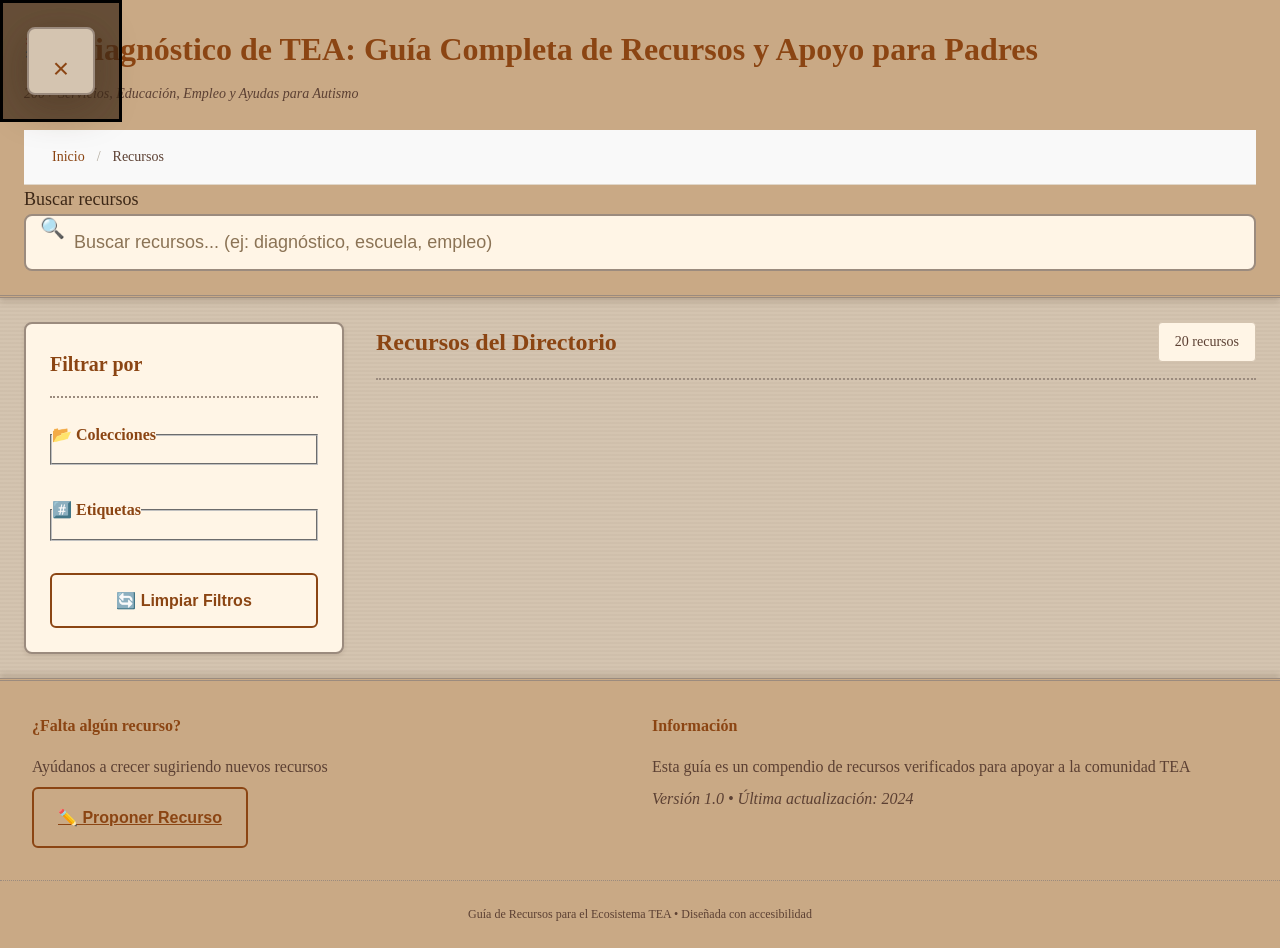
==== index.html @ b4731105 "Fix SEO: Agregar URL a FAQPage, itemListOrder a ItemList, image a itemListElement" ====
<!DOCTYPE html>
<html lang="es">
<head>
  <!-- Google Tag Manager -->
  <script>(function(w,d,s,l,i){w[l]=w[l]||[];w[l].push({'gtm.start':
  new Date().getTime(),event:'gtm.js'});var f=d.getElementsByTagName(s)[0],
  j=d.createElement(s),dl=l!='dataLayer'?'&l='+l:'';j.async=true;j.src=
  'https://www.googletagmanager.com/gtm.js?id='+i+dl;f.parentNode.insertBefore(j,f);
  })(window,document,'script','dataLayer','GTM-WF2T7WRB');</script>
  <!-- End Google Tag Manager -->
  <meta charset="UTF-8">
  <meta name="viewport" content="width=device-width, initial-scale=1.0">
  <meta name="description" content="Guía completa para padres tras diagnóstico de TEA. Directorio de 200+ recursos: educación, empleo, vivienda, ayudas y apoyo. Buscador accesible y filtros inteligentes.">
  <meta name="keywords" content="TEA, autismo, recursos, diagnóstico, educación, empleo, Madrid, ayudas, accesible">
  <meta name="author" content="Comunidad TEA">
  <meta name="robots" content="index, follow, max-image-preview:large, max-snippet:-1, max-video-preview:-1">
  <meta name="theme-color" content="#8B4513">
  <meta name="apple-mobile-web-app-capable" content="yes">
  <meta name="apple-mobile-web-app-status-bar-style" content="black-translucent">

  <!-- Open Graph / Facebook -->
  <meta property="og:type" content="website">
  <meta property="og:url" content="https://guia-tea.netlify.app/">
  <meta property="og:title" content="Diagnóstico de TEA: Guía Completa de Recursos y Apoyo para Padres">
  <meta property="og:description" content="200+ recursos verificados para la comunidad TEA: diagnóstico, educación, empleo, vivienda y ayudas. Buscador inteligente y accesible.">
  <meta property="og:image" content="https://guia-tea.netlify.app/og-image.png">
  <meta property="og:site_name" content="Guía de Recursos TEA">
  <meta property="og:locale" content="es_ES">

  <!-- Twitter -->
  <meta property="twitter:card" content="summary_large_image">
  <meta property="twitter:url" content="https://guia-tea.netlify.app/">
  <meta property="twitter:title" content="Guía de Recursos TEA">
  <meta property="twitter:description" content="200+ recursos para TEA con buscador inteligente y filtros accesibles.">
  <meta property="twitter:image" content="https://guia-tea.netlify.app/og-image.png">

  <!-- Canonical -->
  <link rel="canonical" href="https://guia-tea.netlify.app/">

  <!-- Favicon -->
  <link rel="icon" type="image/png" href="data:image/svg+xml,<svg xmlns='http://www.w3.org/2000/svg' viewBox='0 0 100 100'><text y='.9em' font-size='90'>📚</text></svg>">
  <link rel="apple-touch-icon" href="data:image/svg+xml,<svg xmlns='http://www.w3.org/2000/svg' viewBox='0 0 100 100'><text y='.9em' font-size='90'>📚</text></svg>">

  <title>Diagnóstico de TEA: Guía Completa de Recursos y Apoyo para Padres</title>

  <link rel="stylesheet" href="css/styles.css">
  <link rel="stylesheet" href="css/components.css">
  <link rel="stylesheet" href="css/responsive.css">

  <!-- Schema Markup JSON-LD -->

  <!-- Página como Guide -->
  <script type="application/ld+json">
  {
    "@context": "https://schema.org",
    "@type": "Guide",
    "name": "Diagnóstico de TEA: Guía Completa de Recursos y Apoyo para Padres",
    "description": "Guía definitiva con 200+ recursos verificados para padres tras diagnóstico de TEA",
    "url": "https://guia-tea.netlify.app",
    "inLanguage": "es",
    "author": {
      "@type": "Organization",
      "name": "Comunidad TEA"
    },
    "hasPart": [
      {
        "@type": "WebPageElement",
        "name": "Directorio de Recursos"
      }
    ]
  }
  </script>

  <!-- BreadcrumbList para navegación -->
  <script type="application/ld+json" data-schema="breadcrumb">
  {
    "@context": "https://schema.org",
    "@type": "BreadcrumbList",
    "itemListElement": [
      {
        "@type": "ListItem",
        "position": 1,
        "name": "Inicio",
        "item": "https://guia-tea.netlify.app"
      },
      {
        "@type": "ListItem",
        "position": 2,
        "name": "Recursos",
        "item": "https://guia-tea.netlify.app/"
      }
    ]
  }
  </script>

  <!-- ItemList de Recursos -->
  <script type="application/ld+json">
  {
    "@context": "https://schema.org",
    "@type": "CollectionPage",
    "name": "Directorio de Recursos TEA",
    "description": "200+ recursos verificados para TEA",
    "url": "https://guia-tea.netlify.app",
    "mainEntity": {
      "@type": "ItemList",
      "itemListElement": [],
      "numberOfItems": 200
    }
  }
  </script>

  <!-- Organización -->
  <script type="application/ld+json">
  {
    "@context": "https://schema.org",
    "@type": "Organization",
    "name": "Guía de Recursos TEA",
    "url": "https://guia-tea.netlify.app",
    "description": "Plataforma especializada en recursos para la comunidad con Trastorno del Espectro Autista",
    "inLanguage": "es",
    "contactPoint": {
      "@type": "ContactPoint",
      "contactType": "Propuesta de Recursos",
      "url": "https://guia-tea.netlify.app"
    }
  }
  </script>

  <!-- FAQPage - Preguntas Frecuentes -->
  <script type="application/ld+json" data-schema="faq">
  {
    "@context": "https://schema.org",
    "@type": "FAQPage",
    "url": "https://guia-tea.netlify.app",
    "mainEntity": [
      {
        "@type": "Question",
        "name": "¿Qué es el TEA (Trastorno del Espectro Autista)?",
        "acceptedAnswer": {
          "@type": "Answer",
          "text": "El TEA es una condición del neurodesarrollo caracterizada por dificultades en la comunicación social, patrones de comportamiento repetitivos e intereses restringidos. Se considera un espectro porque las características varían significativamente entre individuos."
        }
      },
      {
        "@type": "Question",
        "name": "¿Cómo usar esta guía de recursos?",
        "acceptedAnswer": {
          "@type": "Answer",
          "text": "Puedes buscar recursos usando la barra de búsqueda, filtrar por categorías (Salud, Educación, Entidades, etc.) y por etiquetas específicas. Los resultados se actualizan en tiempo real según tus criterios de búsqueda."
        }
      },
      {
        "@type": "Question",
        "name": "¿Dónde puedo proponer nuevos recursos?",
        "acceptedAnswer": {
          "@type": "Answer",
          "text": "Puedes proponer nuevos recursos a través del botón 'Proponer Recurso' en el pie de página. Nos ayuda a mantener la guía actualizada con opciones relevantes para la comunidad TEA."
        }
      },
      {
        "@type": "Question",
        "name": "¿Qué categorías de recursos están disponibles?",
        "acceptedAnswer": {
          "@type": "Answer",
          "text": "Contamos con 5 categorías principales: Salud y Diagnóstico, Educación y Atención Temprana, Entidades y Apoyo Familiar, Vida Adulta/Vivienda/Empleo, y Trámites/Ayudas/Beneficios."
        }
      },
      {
        "@type": "Question",
        "name": "¿Todos los recursos están verificados?",
        "acceptedAnswer": {
          "@type": "Answer",
          "text": "Sí, todos los recursos incluidos en esta guía han sido verificados. Los recursos marcados con ✅ han pasado un proceso de validación adicional para garantizar su fiabilidad y actualidad."
        }
      },
      {
        "@type": "Question",
        "name": "¿Puedo acceder a esta guía desde dispositivos móviles?",
        "acceptedAnswer": {
          "@type": "Answer",
          "text": "Sí, la guía está completamente optimizada para dispositivos móviles. Puedes acceder a todos los recursos, filtros y funcionalidades desde tu smartphone o tablet."
        }
      },
      {
        "@type": "Question",
        "name": "¿Cómo filtrar recursos por etiquetas?",
        "acceptedAnswer": {
          "@type": "Answer",
          "text": "En el panel de filtros, encontrarás una sección de etiquetas. Puedes seleccionar múltiples etiquetas como 'Online', 'Gratuito', 'Diagnóstico', etc. Los recursos se filtrarán automáticamente para mostrar solo los que coinciden."
        }
      },
      {
        "@type": "Question",
        "name": "¿Qué hacer si no encuentro lo que busco?",
        "acceptedAnswer": {
          "@type": "Answer",
          "text": "Prueba ajustando tus filtros o usando términos de búsqueda diferentes. Si aún así no encuentras lo que necesitas, puedes proponer un nuevo recurso para que lo incluyamos en la guía."
        }
      }
    ]
  }
  </script>

  <!-- WebApplication Schema - Para indicar que es una aplicación web -->
  <script type="application/ld+json">
  {
    "@context": "https://schema.org",
    "@type": "WebApplication",
    "name": "Guía de Recursos TEA",
    "url": "https://guia-tea.netlify.app",
    "description": "Guía completa e interactiva de recursos para personas con diagnóstico de TEA",
    "applicationCategory": "UtilitiesApplication",
    "offers": {
      "@type": "Offer",
      "price": "0",
      "priceCurrency": "EUR"
    },
    "featureList": [
      "Búsqueda en tiempo real",
      "Filtrado por categorías",
      "Filtrado por etiquetas",
      "Recursos verificados",
      "Interfaz accesible",
      "Diseño responsive",
      "200+ recursos"
    ]
  }
  </script>
</head>
<body>
  <!-- Google Tag Manager (noscript) -->
  <noscript><iframe src="https://www.googletagmanager.com/ns.html?id=GTM-WF2T7WRB"
  height="0" width="0" style="display:none;visibility:hidden"></iframe></noscript>
  <!-- End Google Tag Manager (noscript) -->
  <div class="container-main">
    <!-- HEADER -->
    <header class="header" role="banner">
      <nav class="header-content" role="navigation" aria-label="Navegación principal">
        <div class="header-left">
          <h1 class="logo" data-section="site-title">📚 Diagnóstico de TEA: Guía Completa de Recursos y Apoyo para Padres</h1>
          <p class="tagline" data-section="site-description">200+ Servicios, Educación, Empleo y Ayudas para Autismo</p>
        </div>
      </nav>

      <!-- BREADCRUMB NAVIGATION -->
      <nav class="breadcrumb-nav" aria-label="Navegación de ruta">
        <ol aria-label="Migas de pan">
          <li><a href="/">Inicio</a> <span aria-hidden="true">/</span></li>
          <li><span aria-current="page">Recursos</span></li>
        </ol>
      </nav>

      <!-- SEARCH BAR -->
      <form class="search-container" role="search">
        <label for="searchInput" class="sr-only">Buscar recursos</label>
        <input
          type="search"
          id="searchInput"
          class="search-input"
          placeholder="Buscar recursos... (ej: diagnóstico, escuela, empleo)"
          aria-label="Buscar recursos del directorio"
        >
        <span class="search-icon" aria-hidden="true">🔍</span>
      </form>
    </header>

    <!-- MAIN CONTENT -->
    <div class="main-wrapper">
      <!-- NAVIGATION - SIDEBAR FILTROS -->
      <nav class="sidebar filters-panel" aria-label="Filtrar recursos TEA">
        <header class="filters-header">
          <h2>Filtrar por</h2>
          <button id="closeSidebar" class="close-sidebar" aria-label="Cerrar filtros" style="display:none;">✕</button>
        </header>

        <!-- FILTRO POR COLECCIONES (CATEGORÍAS) -->
        <fieldset class="filter-section">
          <legend class="filter-title">📂 Colecciones</legend>
          <ul id="categoriesList" class="categories-list" aria-label="Filtrar por categoría">
            <!-- Generado por JavaScript -->
          </ul>
        </fieldset>

        <!-- FILTRO POR ETIQUETAS -->
        <fieldset class="filter-section">
          <legend class="filter-title">#️⃣ Etiquetas</legend>
          <ul id="tagsList" class="tags-grid" aria-label="Filtrar por etiqueta">
            <!-- Generado por JavaScript -->
          </ul>
        </fieldset>

        <!-- BOTÓN LIMPIAR FILTROS -->
        <button id="clearFiltersBtn" class="btn btn-secondary btn-full" aria-label="Eliminar todos los filtros aplicados">
          🔄 Limpiar Filtros
        </button>
      </nav>

      <!-- RESULTADOS -->
      <main class="main-content" role="main">
        <section class="results-header" data-section="results">
          <h2 id="resultsTitle">Recursos del Directorio</h2>
          <span class="results-count" data-metric="resource-count">
            <span id="resultCount">20</span> recursos
          </span>
        </section>

        <!-- GRID DE ARTÍCULOS/RECURSOS -->
        <section class="resources-grid" id="resourcesGrid" data-grid="resources" role="region" aria-live="polite" aria-label="Lista de recursos">
          <!-- Generado por JavaScript -->
        </section>

        <!-- ESTADO VACÍO -->
        <section id="emptyState" class="empty-state" style="display:none;" data-state="empty-results">
          <div class="empty-icon">🔍</div>
          <h3>No se encontraron recursos</h3>
          <p>Intenta ajustar tu búsqueda o filtros</p>
          <button id="resetBtn" class="btn btn-primary" data-action="reset">Volver a ver todos</button>
        </section>
      </main>
    </div>

    <!-- FOOTER -->
    <footer class="footer" role="contentinfo" data-section="footer">
      <div class="footer-content">
        <section class="footer-section" data-footer-section="contribute">
          <h4>¿Falta algún recurso?</h4>
          <p>Ayúdanos a crecer sugiriendo nuevos recursos</p>
          <a id="proposeLink" href="#" class="btn btn-secondary" data-action="propose-resource">✏️ Proponer Recurso</a>
        </section>

        <section class="footer-section" data-footer-section="info">
          <h4>Información</h4>
          <p>Esta guía es un compendio de recursos verificados para apoyar a la comunidad TEA</p>
          <p class="footer-credit" data-meta="version">Versión 1.0 • Última actualización: 2024</p>
        </section>

      </div>
      <div class="footer-bottom" data-footer-section="copyright">
        <p>Guía de Recursos para el Ecosistema TEA • Diseñada con accesibilidad</p>
      </div>
    </footer>
  </div>

  <!-- MODAL PARA DETALLES -->
  <dialog id="detailsModal" class="modal">
    <article class="modal-content">
      <header>
        <button class="modal-close" aria-label="Cerrar modal">&times;</button>
      </header>
      <section id="modalBody">
        <!-- Contenido generado por JavaScript -->
      </section>
    </article>
  </dialog>

  <!-- SCRIPTS -->
  <script src="js/lazy-load.js"></script>
  <script src="js/utils.js"></script>
  <script src="js/breadcrumb.js"></script>
  <script src="js/gamification.js"></script>
  <script src="js/search.js"></script>
  <script src="js/filter.js"></script>
  <script src="js/app.js"></script>
</body>
</html>
---- css/styles.css ----
/* ============================================
   ESTILOS GLOBALES - Tema Vintage Retro 70s-80s
   ============================================ */

:root {
  /* FONDOS - Crema/Beige cálidos (Cartulina Vintage) */
  --bg-primary: #D4C4B0;       /* Crema cálida - fondo general */
  --bg-secondary: #C9A985;     /* Marrón claro - secciones alternas */
  --bg-tertiary: #A68B6B;      /* Marrón medio - fondos de tarjetas */
  --bg-accent: #9B8B7E;        /* Gris cálido - elementos secundarios */

  /* COLORES FUNCIONALES - Tonos vintage */
  --color-primary: #8B4513;    /* Marrón chocolate - botones, links, títulos */
  --color-secondary: #CD853F;  /* Naranja/Peru - acentos, hover */
  --color-accent: #D2691E;     /* Chocolate oscuro - focus, active */

  /* TEXTOS */
  --text-primary: #3D2817;     /* Marrón muy oscuro - body text */
  --text-secondary: #5C4033;   /* Marrón medio - secondary text */
  --text-light: #8B7355;       /* Marrón claro - metadatos, helper text */

  /* BORDES Y SEPARADORES */
  --border-color: #9B8B7E;     /* Marrón para bordes principales */
  --border-light: #D4C4B0;     /* Crema para bordes suaves */

  /* GAMIFICACIÓN - Badges de Nivel */
  --level-novato: #A68B6B;     /* Marrón medio - Novato */
  --level-explorador: #CD853F; /* Naranja/Peru - Explorador */
  --level-experto: #8B4513;    /* Marrón oscuro - Experto */

  /* SPACING */
  --spacing-xs: 4px;
  --spacing-sm: 8px;
  --spacing-md: 16px;
  --spacing-lg: 24px;
  --spacing-xl: 32px;

  /* TYPOGRAPHY */
  --font-primary: 'Georgia', 'Garamond', serif;
  --font-secondary: -apple-system, BlinkMacSystemFont, 'Segoe UI', sans-serif;
  --font-size-body: 18px;
  --font-size-small: 16px;
  --line-height-body: 1.6;
}

/* RESET & BASE */
* {
  margin: 0;
  padding: 0;
  box-sizing: border-box;
}

html {
  scroll-behavior: smooth;
}

body {
  font-family: var(--font-primary);
  font-size: var(--font-size-body);
  line-height: var(--line-height-body);
  color: var(--text-primary);
  background-color: var(--bg-primary);
  background-image:
    repeating-linear-gradient(
      0deg,
      rgba(61, 40, 23, 0.03) 0px,
      rgba(61, 40, 23, 0.03) 2px,
      transparent 2px,
      transparent 4px
    );
  min-height: 100vh;
}

/* CONTAINER PRINCIPAL */
.container-main {
  display: flex;
  flex-direction: column;
  min-height: 100vh;
}

/* ============================================
   HEADER
   ============================================ */
.header {
  background-color: var(--bg-secondary);
  border-bottom: 3px double var(--border-color);
  padding: var(--spacing-lg);
  box-shadow: 0 4px 6px rgba(61, 40, 23, 0.15);
  position: sticky;
  top: 0;
  z-index: 100;
}

.header-content {
  display: flex;
  justify-content: space-between;
  align-items: center;
  margin-bottom: var(--spacing-lg);
  max-width: 1400px;
  margin-left: auto;
  margin-right: auto;
}

.header-left h1.logo {
  font-size: 32px;
  font-weight: 700;
  color: var(--color-primary);
  margin-bottom: var(--spacing-sm);
}

.header-left .tagline {
  font-size: 14px;
  color: var(--text-secondary);
  font-style: italic;
}

/* LEVEL BADGE */
.level-badge {
  display: flex;
  align-items: center;
  gap: var(--spacing-md);
  background-color: #fff5e6;
  border: 2px solid var(--border-color);
  border-radius: 8px;
  padding: var(--spacing-md);
  box-shadow: 0 2px 4px rgba(61, 40, 23, 0.1);
}

.level-icon {
  font-size: 36px;
}

.level-name {
  font-weight: bold;
  color: var(--color-primary);
  font-size: 14px;
}

.level-count {
  font-size: 12px;
  color: var(--text-secondary);
}

/* SEARCH BAR */
.search-container {
  position: relative;
  max-width: 1400px;
  margin: 0 auto;
  width: 100%;
}

.search-input {
  width: 100%;
  padding: var(--spacing-md) var(--spacing-lg) var(--spacing-md) 48px;
  font-size: var(--font-size-body);
  border: 2px solid var(--border-color);
  border-radius: 8px;
  background-color: #fff5e6;
  color: var(--text-primary);
  font-family: var(--font-secondary);
  transition: all 0.3s ease;
}

.search-input:focus {
  outline: none;
  border-color: var(--color-primary);
  box-shadow: 0 0 8px rgba(139, 69, 19, 0.2);
}

.search-input::placeholder {
  color: var(--text-light);
}

.search-icon {
  position: absolute;
  left: var(--spacing-md);
  top: 50%;
  transform: translateY(-50%);
  font-size: 20px;
}

/* ============================================
   MAIN LAYOUT
   ============================================ */
.main-wrapper {
  display: flex;
  gap: var(--spacing-lg);
  max-width: 1400px;
  margin: var(--spacing-lg) auto;
  padding: 0 var(--spacing-lg);
  flex: 1;
  width: 100%;
}

.sidebar {
  flex: 0 0 280px;
  background-color: #fff5e6;
  border: 2px solid var(--border-color);
  border-radius: 8px;
  padding: var(--spacing-lg);
  height: fit-content;
  position: sticky;
  top: 180px;
  box-shadow: 0 2px 4px rgba(61, 40, 23, 0.1);
}

.filters-header {
  display: flex;
  justify-content: space-between;
  align-items: center;
  margin-bottom: var(--spacing-lg);
  border-bottom: 2px dotted var(--border-color);
  padding-bottom: var(--spacing-md);
}

.filters-header h2 {
  font-size: 20px;
  color: var(--color-primary);
}

.close-sidebar {
  background: none;
  border: none;
  font-size: 24px;
  cursor: pointer;
  color: var(--color-primary);
}

.main-content {
  flex: 1;
  min-width: 0;
}

/* ============================================
   FILTER SECTIONS
   ============================================ */
.filter-section {
  margin-bottom: var(--spacing-xl);
}

.filter-title {
  font-size: 16px;
  font-weight: bold;
  color: var(--color-primary);
  margin-bottom: var(--spacing-md);
  display: flex;
  align-items: center;
  gap: var(--spacing-sm);
}

.categories-list {
  display: flex;
  flex-direction: column;
  gap: var(--spacing-sm);
}

.category-item {
  display: flex;
  align-items: center;
  gap: var(--spacing-md);
}

.category-item input[type="checkbox"] {
  width: 24px;
  height: 24px;
  cursor: pointer;
  accent-color: var(--color-primary);
}

.category-item label {
  flex: 1;
  cursor: pointer;
  font-size: 16px;
  color: var(--text-primary);
}

/* TAGS GRID */
.tags-grid {
  display: grid;
  grid-template-columns: 1fr;
  gap: var(--spacing-sm);
}

.tag-button {
  padding: var(--spacing-sm) var(--spacing-md);
  background-color: #fff5e6;
  border: 1px solid var(--border-light);
  border-radius: 20px;
  cursor: pointer;
  font-size: 14px;
  color: var(--text-secondary);
  transition: all 0.2s ease;
  text-align: left;
  font-family: var(--font-secondary);
}

.tag-button:hover {
  background-color: var(--bg-secondary);
  border-color: var(--border-color);
  color: var(--color-primary);
}

.tag-button.active {
  background-color: var(--color-primary);
  color: #fff5e6;
  border-color: var(--color-primary);
  font-weight: bold;
}

/* ============================================
   BUTTONS
   ============================================ */
.btn {
  padding: var(--spacing-md) var(--spacing-lg);
  border: none;
  border-radius: 6px;
  font-size: 16px;
  font-weight: bold;
  cursor: pointer;
  transition: all 0.3s ease;
  font-family: var(--font-secondary);
  display: inline-flex;
  align-items: center;
  justify-content: center;
  gap: var(--spacing-sm);
}

.btn-primary {
  background-color: var(--color-primary);
  color: #fff5e6;
  border: 2px solid var(--color-primary);
}

.btn-primary:hover {
  background-color: var(--color-secondary);
  border-color: var(--color-secondary);
  transform: translateY(-2px);
  box-shadow: 0 4px 8px rgba(61, 40, 23, 0.2);
}

.btn-secondary {
  background-color: transparent;
  color: var(--color-primary);
  border: 2px solid var(--color-primary);
}

.btn-secondary:hover {
  background-color: var(--color-primary);
  color: #fff5e6;
}

.btn-full {
  width: 100%;
}

.btn-small {
  padding: var(--spacing-sm) var(--spacing-md);
  font-size: 14px;
}

/* ============================================
   RESULTADOS
   ============================================ */
.results-header {
  display: flex;
  justify-content: space-between;
  align-items: center;
  margin-bottom: var(--spacing-lg);
  padding-bottom: var(--spacing-md);
  border-bottom: 2px dotted var(--border-color);
}

.results-header h2 {
  color: var(--color-primary);
  font-size: 24px;
}

.results-count {
  background-color: #fff5e6;
  padding: var(--spacing-sm) var(--spacing-md);
  border-radius: 4px;
  border: 1px solid var(--border-light);
  color: var(--text-secondary);
  font-size: 14px;
}

/* ============================================
   GRID DE TARJETAS
   ============================================ */
.resources-grid {
  display: grid;
  grid-template-columns: repeat(auto-fill, minmax(320px, 1fr));
  gap: var(--spacing-lg);
  margin-bottom: var(--spacing-xl);
}

.resource-card {
  background-color: var(--bg-tertiary);
  border: 2px solid var(--border-color);
  border-radius: 8px;
  padding: var(--spacing-lg);
  box-shadow: 3px 4px 6px rgba(61, 40, 23, 0.15);
  transition: all 0.3s ease;
  cursor: pointer;
  display: flex;
  flex-direction: column;
  position: relative;
  overflow: hidden;
}

.resource-card::before {
  content: '';
  position: absolute;
  top: 0;
  left: 0;
  right: 0;
  height: 4px;
  background-color: var(--color-secondary);
}

.resource-card:hover {
  transform: translateY(-4px);
  box-shadow: 4px 6px 10px rgba(61, 40, 23, 0.25);
  border-color: var(--color-secondary);
}

.card-header {
  display: flex;
  align-items: flex-start;
  gap: var(--spacing-md);
  margin-bottom: var(--spacing-md);
}

.card-icon {
  width: 48px;
  height: 48px;
  background-color: rgba(255, 245, 230, 0.6);
  border-radius: 6px;
  display: flex;
  align-items: center;
  justify-content: center;
  font-size: 28px;
  flex-shrink: 0;
  border: 1px solid var(--border-light);
}

.card-title {
  flex: 1;
  font-size: 18px;
  font-weight: bold;
  color: var(--color-primary);
  margin-bottom: var(--spacing-sm);
}

.card-category {
  display: inline-block;
  background-color: rgba(255, 245, 230, 0.6);
  padding: var(--spacing-sm) var(--spacing-md);
  border-radius: 4px;
  font-size: 12px;
  color: var(--text-secondary);
  margin-bottom: var(--spacing-md);
  border: 1px solid var(--border-light);
}

.card-divider {
  height: 1px;
  background: repeating-linear-gradient(
    90deg,
    var(--border-light) 0,
    var(--border-light) 4px,
    transparent 4px,
    transparent 8px
  );
  margin: var(--spacing-md) 0;
}

.card-section {
  margin-bottom: var(--spacing-md);
}

.card-section-title {
  font-weight: bold;
  color: var(--color-primary);
  font-size: 14px;
  margin-bottom: var(--spacing-sm);
}

.card-section-content {
  font-size: var(--font-size-small);
  color: var(--text-secondary);
  line-height: 1.5;
}

.card-services {
  display: flex;
  flex-wrap: wrap;
  gap: var(--spacing-sm);
}

.service-badge {
  background-color: rgba(255, 245, 230, 0.8);
  padding: var(--spacing-sm) var(--spacing-md);
  border-radius: 4px;
  font-size: 12px;
  color: var(--text-secondary);
  border: 1px solid var(--border-light);
}

.card-contact {
  display: flex;
  flex-direction: column;
  gap: var(--spacing-sm);
  margin-top: var(--spacing-md);
}

.contact-item {
  display: flex;
  align-items: center;
  gap: var(--spacing-sm);
  font-size: var(--font-size-small);
  color: var(--text-secondary);
}

.contact-item a {
  color: var(--color-primary);
  text-decoration: none;
  font-weight: 500;
}

.contact-item a:hover {
  text-decoration: underline;
}

.card-tags {
  display: flex;
  flex-wrap: wrap;
  gap: var(--spacing-sm);
  margin-top: var(--spacing-md);
  padding-top: var(--spacing-md);
  border-top: 1px dotted var(--border-light);
}

.tag-label {
  background-color: rgba(255, 245, 230, 0.8);
  padding: var(--spacing-sm) var(--spacing-md);
  border-radius: 12px;
  font-size: 11px;
  color: var(--text-light);
  border: 1px solid var(--border-light);
}

/* ============================================
   ESTADO VACÍO
   ============================================ */
.empty-state {
  text-align: center;
  padding: var(--spacing-xl) var(--spacing-lg);
  background-color: #fff5e6;
  border: 2px dashed var(--border-color);
  border-radius: 8px;
  margin-top: var(--spacing-lg);
}

.empty-icon {
  font-size: 64px;
  margin-bottom: var(--spacing-lg);
}

.empty-state h3 {
  font-size: 24px;
  color: var(--color-primary);
  margin-bottom: var(--spacing-md);
}

.empty-state p {
  color: var(--text-secondary);
  margin-bottom: var(--spacing-lg);
  font-size: var(--font-size-small);
}

/* ============================================
   FOOTER
   ============================================ */
.footer {
  background-color: var(--bg-secondary);
  border-top: 3px double var(--border-color);
  margin-top: auto;
  box-shadow: 0 -4px 6px rgba(61, 40, 23, 0.15);
}

.footer-content {
  display: grid;
  grid-template-columns: repeat(auto-fit, minmax(250px, 1fr));
  gap: var(--spacing-lg);
  max-width: 1400px;
  margin: 0 auto;
  padding: var(--spacing-xl);
}

.footer-section h4 {
  font-size: 16px;
  font-weight: bold;
  color: var(--color-primary);
  margin-bottom: var(--spacing-md);
}

.footer-section p {
  color: var(--text-secondary);
  font-size: var(--font-size-small);
  margin-bottom: var(--spacing-sm);
  line-height: 1.5;
}

.footer-credit {
  font-size: 12px;
  color: var(--text-light);
  font-style: italic;
}

.footer-bottom {
  text-align: center;
  padding: var(--spacing-lg);
  border-top: 1px dotted var(--border-color);
  color: var(--text-secondary);
  font-size: 12px;
}

/* ============================================
   MODAL
   ============================================ */
.modal {
  position: fixed;
  top: 0;
  left: 0;
  right: 0;
  bottom: 0;
  background-color: rgba(61, 40, 23, 0.7);
  display: flex;
  align-items: center;
  justify-content: center;
  z-index: 1000;
  padding: var(--spacing-lg);
}

.modal-content {
  background-color: var(--bg-primary);
  border: 2px solid var(--border-color);
  border-radius: 8px;
  padding: var(--spacing-xl);
  max-width: 600px;
  width: 100%;
  max-height: 80vh;
  overflow-y: auto;
  position: relative;
  box-shadow: 0 10px 40px rgba(61, 40, 23, 0.4);
}

.modal-close {
  position: absolute;
  top: var(--spacing-lg);
  right: var(--spacing-lg);
  background: none;
  border: none;
  font-size: 28px;
  cursor: pointer;
  color: var(--color-primary);
}

/* ============================================
   ACCESIBILIDAD
   ============================================ */
@media (prefers-reduced-motion: reduce) {
  * {
    animation: none !important;
    transition: none !important;
  }
}

/* FOCUS VISIBLE */
*:focus-visible {
  outline: 3px solid var(--color-primary);
  outline-offset: 2px;
}

/* ALTO CONTRASTE */
@media (prefers-contrast: more) {
  :root {
    --text-primary: #1a0d08;
    --text-secondary: #3d2817;
  }

  .btn-primary {
    border-width: 3px;
  }

  .resource-card {
    border-width: 3px;
  }
}
---- css/components.css ----
/* ============================================
   COMPONENTES ESPECÍFICOS
   ============================================ */

/* Estilos adicionales de componentes que complementan styles.css */

/* LAZY LOADING IMAGES */
.card-image {
  margin: 0;
  padding: 0;
  overflow: hidden;
  border-radius: 6px;
  background-color: #f0f0f0;
  margin-bottom: 16px;
}

.card-image img {
  width: 100%;
  height: auto;
  display: block;
  object-fit: cover;
  transition: opacity 0.3s ease;
}

.card-image img[loading="lazy"] {
  opacity: 0.8;
}

.card-image img[loading="lazy"]:complete,
.card-image img[loading="lazy"].loaded {
  opacity: 1;
}

/* ANIMACIONES SUAVES */
.resource-card {
  animation: fadeIn 0.3s ease;
}

@keyframes fadeIn {
  from {
    opacity: 0;
    transform: translateY(10px);
  }
  to {
    opacity: 1;
    transform: translateY(0);
  }
}

/* ESTADO HOVER MEJORADO */
.tag-button:hover,
.category-item label:hover {
  cursor: pointer;
}

/* FOCUS STYLES MEJORADOS */
.search-input:focus-visible,
.category-checkbox:focus-visible,
.tag-button:focus-visible,
.btn:focus-visible {
  outline: 3px solid var(--color-primary);
  outline-offset: 2px;
}

/* BORDES DECORATIVOS */
.card-divider {
  opacity: 0.8;
}

/* ESTILOS PARA TIPOGRAFÍA EN TARJETAS */
.card-title {
  word-break: break-word;
  hyphens: auto;
}

/* LISTAS EN TARJETAS */
.card-services,
.card-tags {
  flex-wrap: wrap;
  align-items: flex-start;
}

/* ICONOS EN CONTACTOS */
.contact-item {
  align-items: flex-start;
  word-break: break-word;
}

/* AJUSTES PARA PANTALLAS ALTAS */
@media (min-height: 900px) {
  .sidebar {
    position: sticky;
    top: 180px;
  }
}

/* MODO OSCURO FUTURO (PREPARACIÓN) */
@media (prefers-color-scheme: dark) {
  /* Mantener tema vintage en ambos modos por ahora */
}

/* IMPRESIÓN */
@media print {
  .header,
  .footer,
  .sidebar,
  .search-container {
    display: none !important;
  }

  .main-content {
    width: 100%;
  }

  .resource-card {
    break-inside: avoid;
    page-break-inside: avoid;
    margin-bottom: 20px;
  }
}

/* BOTONES CON ICONOS */
.btn {
  display: inline-flex;
  align-items: center;
  justify-content: center;
  gap: 8px;
}

/* SELECTOR MÓVIL */
@media (max-width: 767px) {
  .toggle-filters-btn {
    width: 100%;
    margin-bottom: 16px;
  }

  .sidebar.active {
    position: fixed;
    top: 180px;
    left: 0;
    right: 0;
    bottom: 0;
    z-index: 90;
    max-width: 100%;
    border-radius: 0;
    overflow-y: auto;
  }
}

/* NOTIFICACIONES */
.notification {
  position: fixed;
  top: 20px;
  right: 20px;
  padding: 16px 24px;
  border-radius: 6px;
  z-index: 2000;
  animation: slideIn 0.3s ease;
  max-width: 300px;
  word-wrap: break-word;
}

.notification-success {
  background-color: #6CAA96;
}

.notification-error {
  background-color: #D2691E;
}

.notification-info {
  background-color: #8B4513;
}

@keyframes slideIn {
  from {
    transform: translateX(400px);
    opacity: 0;
  }
  to {
    transform: translateX(0);
    opacity: 1;
  }
}

@keyframes slideOut {
  from {
    transform: translateX(0);
    opacity: 1;
  }
  to {
    transform: translateX(400px);
    opacity: 0;
  }
}

@keyframes levelUp {
  0% {
    transform: scale(0.9);
    opacity: 0;
  }
  50% {
    transform: scale(1.05);
  }
  100% {
    transform: scale(1);
    opacity: 1;
  }
}

@keyframes fadeOut {
  from {
    opacity: 1;
  }
  to {
    opacity: 0;
  }
}

/* SCROLL SUAVE */
html {
  scroll-behavior: smooth;
}

/* OVERFLOW HANDLING */
.card-section-content,
.card-title,
.empty-state h3 {
  word-break: break-word;
  overflow-wrap: break-word;
  hyphens: auto;
}

/* ACCESIBILIDAD - SKIP LINK (OPCIONAL FUTURO) */
.skip-link {
  position: absolute;
  top: -40px;
  left: 0;
  background-color: var(--color-primary);
  color: white;
  padding: 8px;
  text-decoration: none;
  border-radius: 4px;
}

.skip-link:focus {
  top: 0;
}

/* BREADCRUMB NAVIGATION */
.breadcrumb-nav {
  padding: 12px 20px;
  background-color: #f9f9f9;
  border-bottom: 1px solid #e0d7ca;
  font-size: 14px;
}

.breadcrumb-nav ol {
  display: flex;
  flex-wrap: wrap;
  gap: 0;
  list-style: none;
  margin: 0;
  padding: 0;
}

.breadcrumb-nav li {
  display: flex;
  align-items: center;
}

.breadcrumb-nav a {
  color: #8B4513;
  text-decoration: none;
  padding: 4px 8px;
  border-radius: 3px;
  transition: background-color 0.2s ease;
}

.breadcrumb-nav a:hover {
  background-color: #fff5e6;
  text-decoration: underline;
}

.breadcrumb-nav a:focus-visible {
  outline: 2px solid #8B4513;
  outline-offset: 2px;
}

.breadcrumb-nav [aria-current="page"] {
  color: #5C4033;
  font-weight: 500;
  padding: 4px 8px;
}

.breadcrumb-nav [aria-hidden="true"] {
  color: #b0a89a;
  margin: 0 4px;
}

/* REDUCIR ANIMACIONES PARA USUARIO CON PREFERENCIA */
@media (prefers-reduced-motion: reduce) {
  *,
  *::before,
  *::after {
    animation-duration: 0.01ms !important;
    animation-iteration-count: 1 !important;
    transition-duration: 0.01ms !important;
  }

  html {
    scroll-behavior: auto;
  }
}
---- css/responsive.css ----
/* ============================================
   RESPONSIVE DESIGN - Mobile First
   ============================================ */

/* TABLET - 768px and up */
@media (min-width: 768px) {
  .tags-grid {
    grid-template-columns: repeat(2, 1fr);
  }

  .resources-grid {
    grid-template-columns: repeat(auto-fill, minmax(350px, 1fr));
  }

  .main-wrapper {
    gap: var(--spacing-xl);
  }

  .sidebar {
    flex: 0 0 320px;
  }
}

/* DESKTOP - 1024px and up */
@media (min-width: 1024px) {
  .tags-grid {
    grid-template-columns: repeat(2, 1fr);
  }

  .resources-grid {
    grid-template-columns: repeat(auto-fill, minmax(380px, 1fr));
  }
}

/* MOBILE - Up to 767px */
@media (max-width: 767px) {
  :root {
    --font-size-body: 16px;
    --spacing-lg: 16px;
    --spacing-xl: 24px;
  }

  .header {
    padding: var(--spacing-md);
    sticky: true;
  }

  .header-content {
    flex-direction: column;
    gap: var(--spacing-lg);
    margin-bottom: var(--spacing-md);
  }

  .header-left {
    width: 100%;
    text-align: center;
  }

  .header-left h1.logo {
    font-size: 24px;
  }

  .header-right {
    width: 100%;
  }

  .level-badge {
    width: 100%;
    justify-content: center;
  }

  .search-container {
    padding: 0 var(--spacing-md);
  }

  .main-wrapper {
    flex-direction: column;
    gap: var(--spacing-md);
    padding: var(--spacing-md);
    margin: 0;
  }

  .sidebar {
    position: relative;
    top: auto;
    flex: 1;
    max-width: 100%;
    border: 2px solid var(--border-color);
  }

  .sidebar.active {
    display: block;
  }

  .sidebar:not(.active) {
    display: none;
  }

  .close-sidebar {
    display: block !important;
  }

  .filters-header {
    position: sticky;
    top: 0;
    background-color: #fff5e6;
    z-index: 50;
  }

  .main-content {
    width: 100%;
  }

  .results-header {
    flex-direction: column;
    align-items: flex-start;
    gap: var(--spacing-md);
  }

  .resources-grid {
    grid-template-columns: 1fr;
    gap: var(--spacing-md);
  }

  .resource-card {
    padding: var(--spacing-md);
  }

  .card-header {
    gap: var(--spacing-sm);
  }

  .card-icon {
    width: 40px;
    height: 40px;
    font-size: 24px;
  }

  .card-title {
    font-size: 16px;
  }

  .footer-content {
    grid-template-columns: 1fr;
    padding: var(--spacing-lg);
  }

  .footer-section {
    text-align: center;
  }

  .tags-grid {
    grid-template-columns: 1fr;
  }

  /* Toggle button for filters on mobile */
  .toggle-filters-btn {
    display: block;
    width: 100%;
    margin-bottom: var(--spacing-md);
  }

  .modal-content {
    padding: var(--spacing-lg);
    width: calc(100% - 2 * var(--spacing-md));
  }

  .empty-state {
    padding: var(--spacing-lg);
  }

  .empty-icon {
    font-size: 48px;
  }
}

/* SMALL PHONE - Up to 480px */
@media (max-width: 480px) {
  :root {
    --font-size-body: 16px;
    --spacing-md: 12px;
    --spacing-lg: 16px;
    --spacing-xl: 20px;
  }

  .header-left h1.logo {
    font-size: 20px;
  }

  .level-badge {
    flex-direction: column;
    gap: var(--spacing-sm);
    padding: var(--spacing-md);
  }

  .level-icon {
    font-size: 28px;
  }

  .level-name {
    font-size: 12px;
  }

  .search-input {
    padding: var(--spacing-md) var(--spacing-md) var(--spacing-md) 40px;
    font-size: 16px;
  }

  .search-icon {
    font-size: 16px;
  }

  .resources-grid {
    grid-template-columns: 1fr;
  }

  .resource-card {
    padding: var(--spacing-md);
  }

  .card-services {
    gap: var(--spacing-xs);
  }

  .service-badge {
    padding: var(--spacing-xs) var(--spacing-sm);
    font-size: 11px;
  }

  .tag-label {
    padding: var(--spacing-xs) var(--spacing-sm);
    font-size: 10px;
  }

  .footer-section h4 {
    font-size: 14px;
  }

  .footer-section p {
    font-size: 12px;
  }

  .btn {
    padding: var(--spacing-md) var(--spacing-lg);
    font-size: 14px;
    min-height: 44px;
  }
}

/* LANDSCAPE ORIENTATION */
@media (orientation: landscape) and (max-height: 600px) {
  .header {
    padding: var(--spacing-sm);
  }

  .header-content {
    margin-bottom: var(--spacing-sm);
  }

  .header-left h1.logo {
    font-size: 20px;
  }

  .search-input {
    padding: var(--spacing-sm) var(--spacing-md);
  }

  .level-badge {
    padding: var(--spacing-sm) var(--spacing-md);
  }
}

/* PRINT STYLES */
@media print {
  .header,
  .sidebar,
  .footer,
  .filters-panel,
  .modal {
    display: none;
  }

  .main-content {
    width: 100%;
  }

  .resource-card {
    page-break-inside: avoid;
  }

  body {
    background-color: white;
  }

  .resource-card {
    box-shadow: none;
    border: 1px solid var(--border-color);
  }
}

/* DARK MODE SUPPORT (si usuario tiene preferencia) */
@media (prefers-color-scheme: dark) {
  /* Por ahora mantenemos el tema vintage original */
  /* Esto permite que navegadores respeten la preferencia */
}

/* HIGH CONTRAST MODE */
@media (prefers-contrast: more) {
  .resource-card,
  .sidebar,
  .search-input {
    border-width: 3px;
  }

  .btn {
    border-width: 3px;
  }

  .card-divider {
    background-color: var(--text-primary);
  }
}

/* REDUCED MOTION */
@media (prefers-reduced-motion: reduce) {
  * {
    animation-duration: 0.01ms !important;
    animation-iteration-count: 1 !important;
    transition-duration: 0.01ms !important;
  }
}
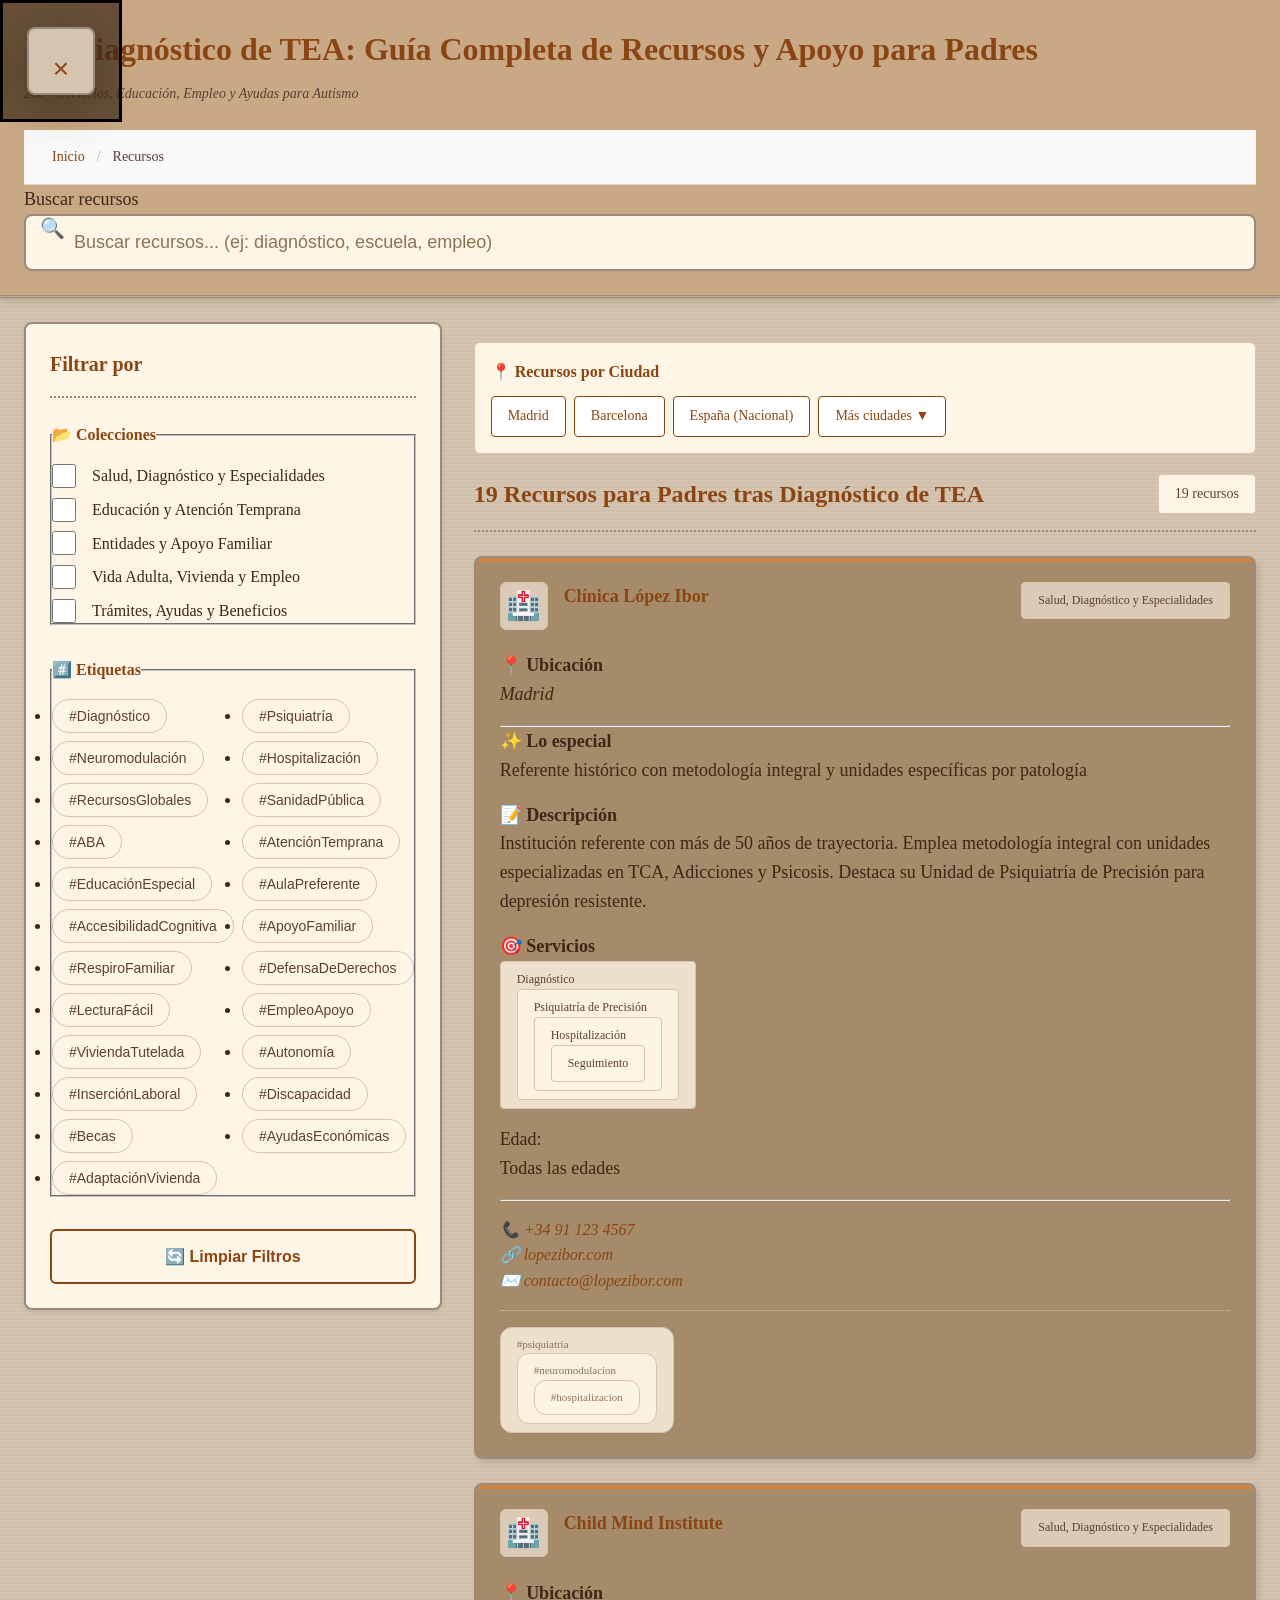
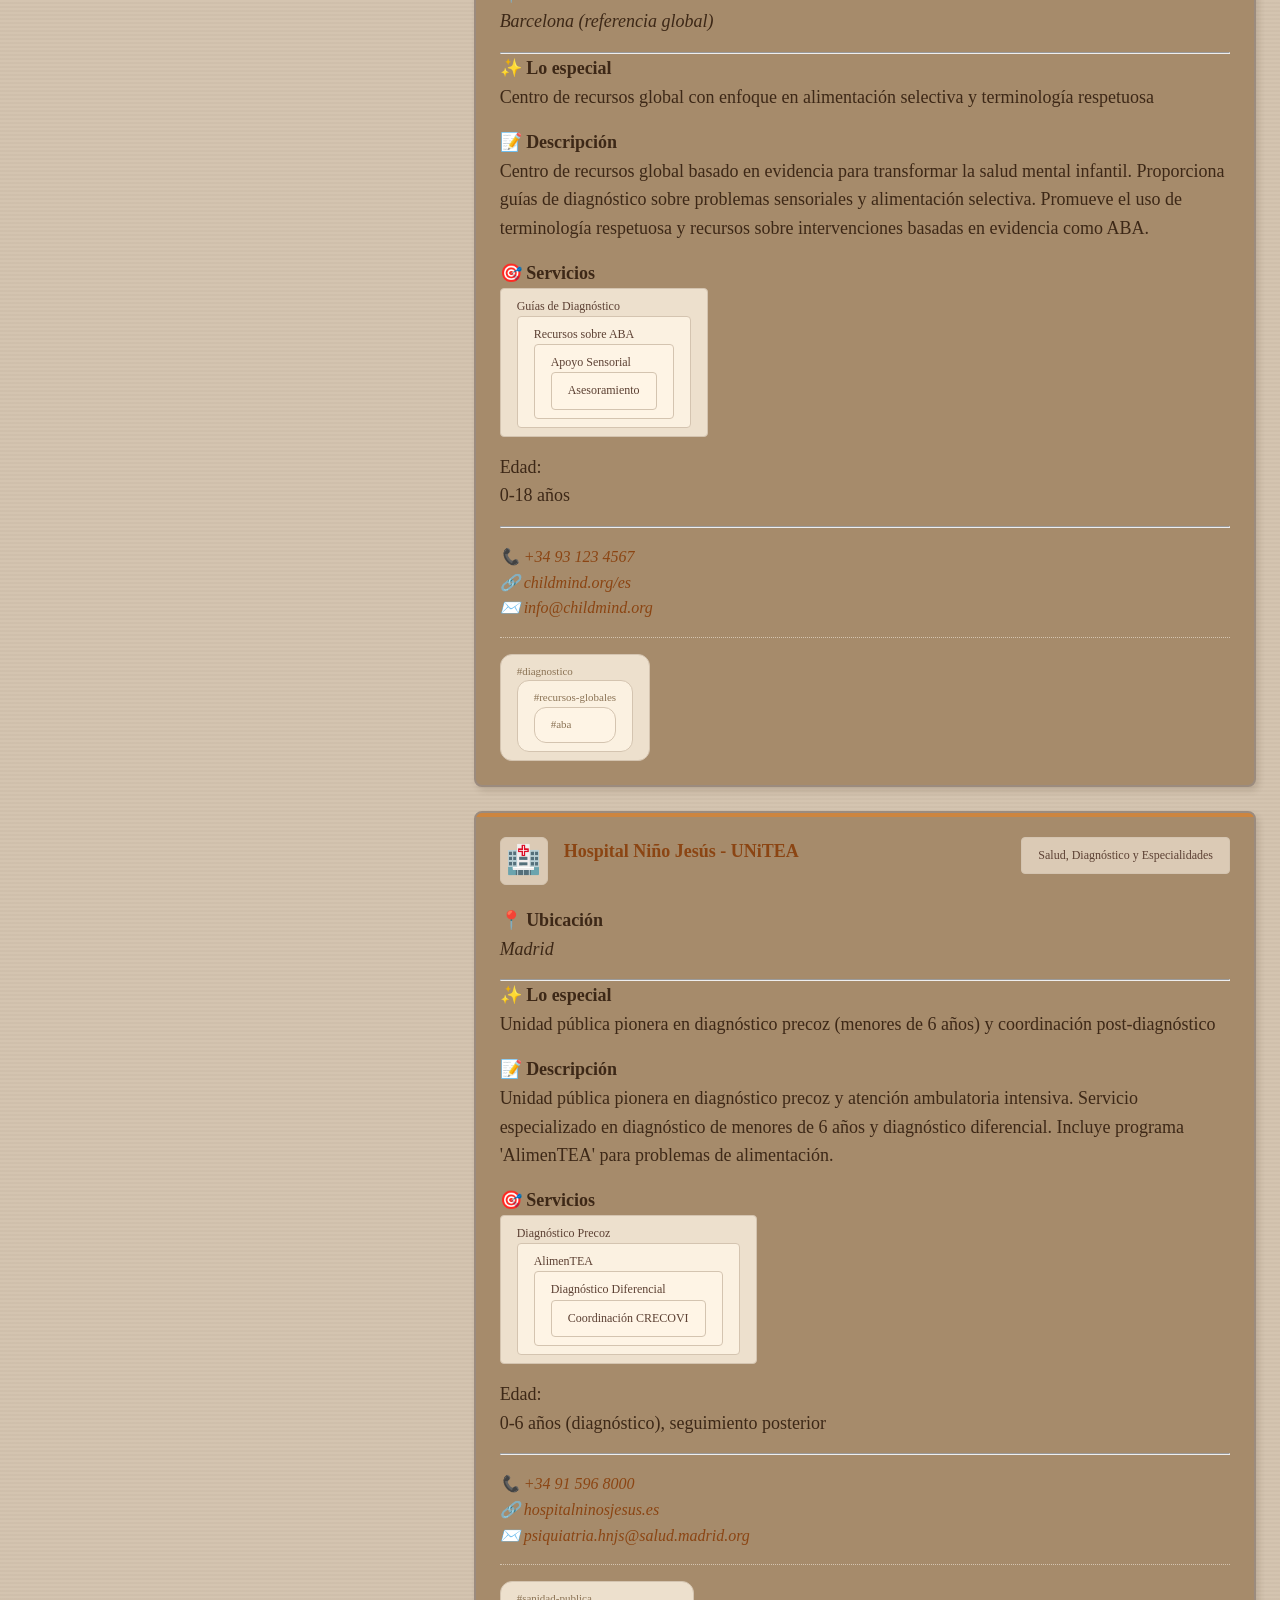
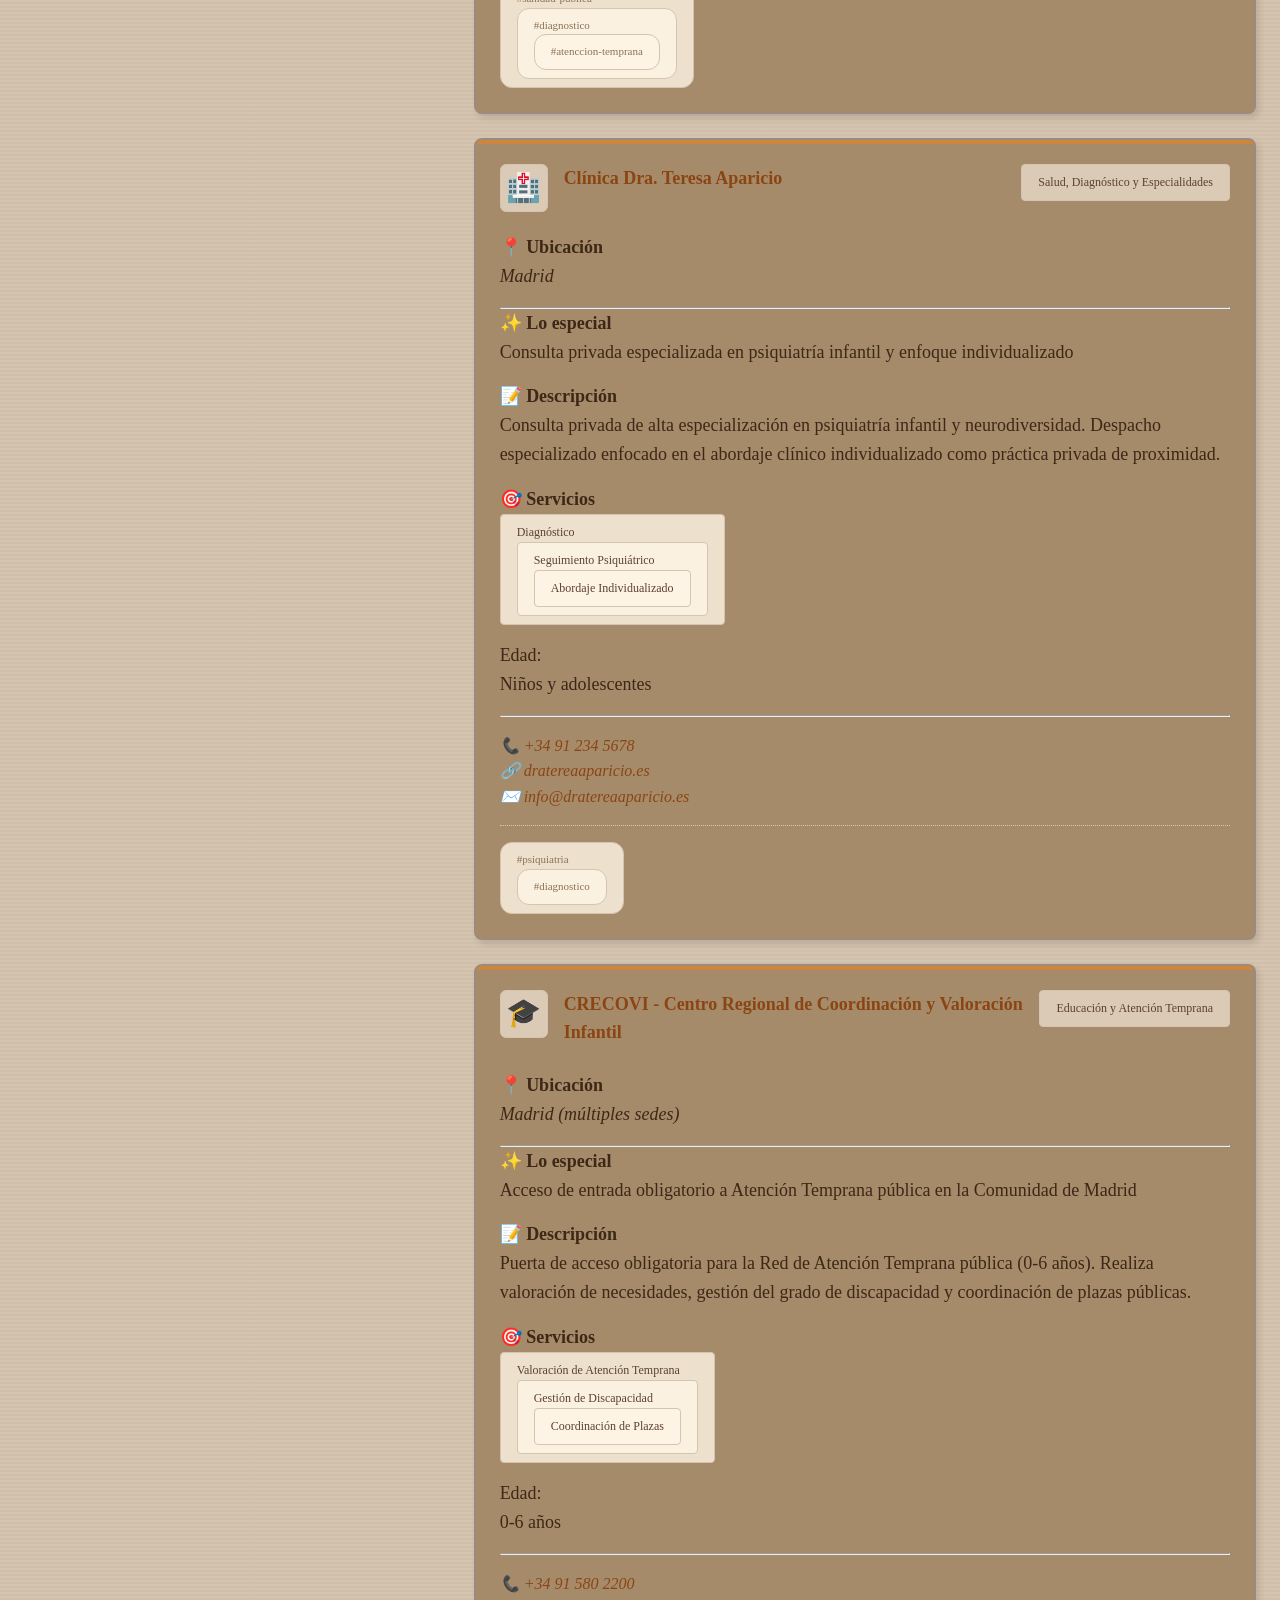
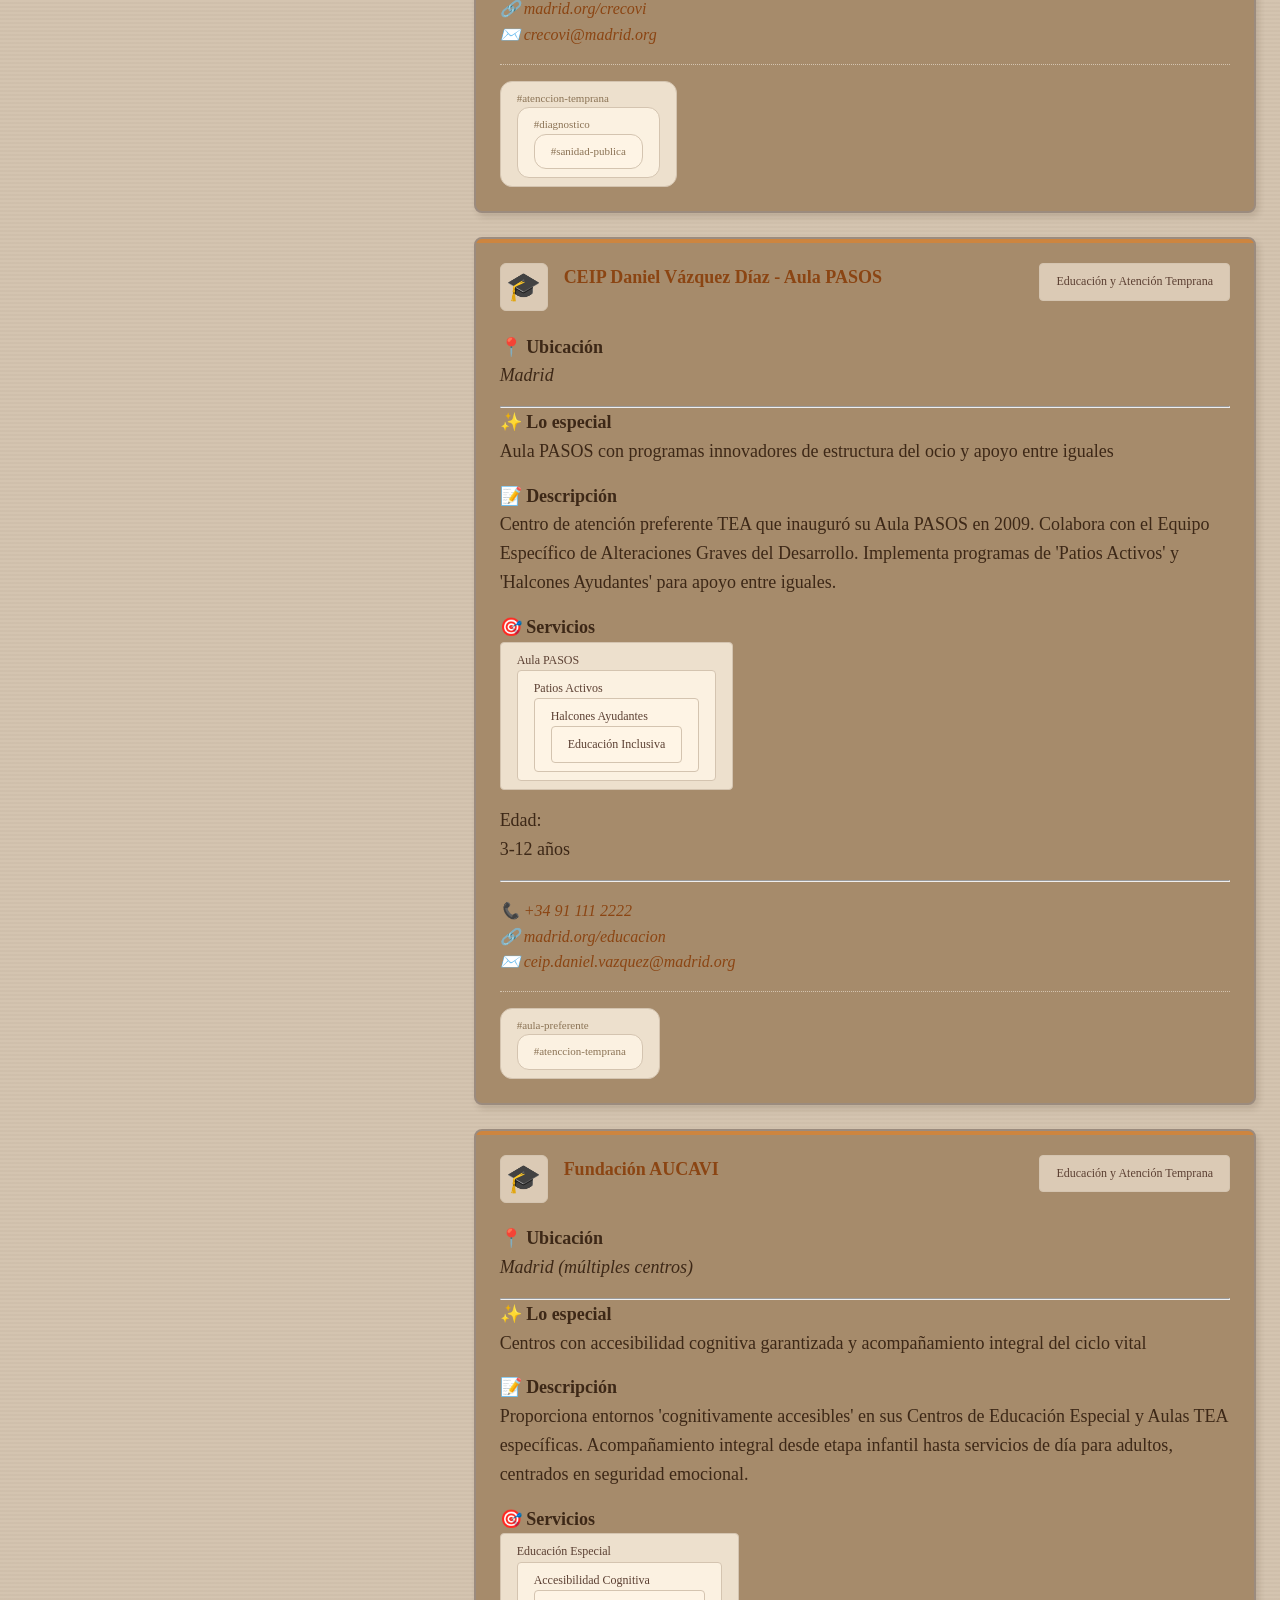
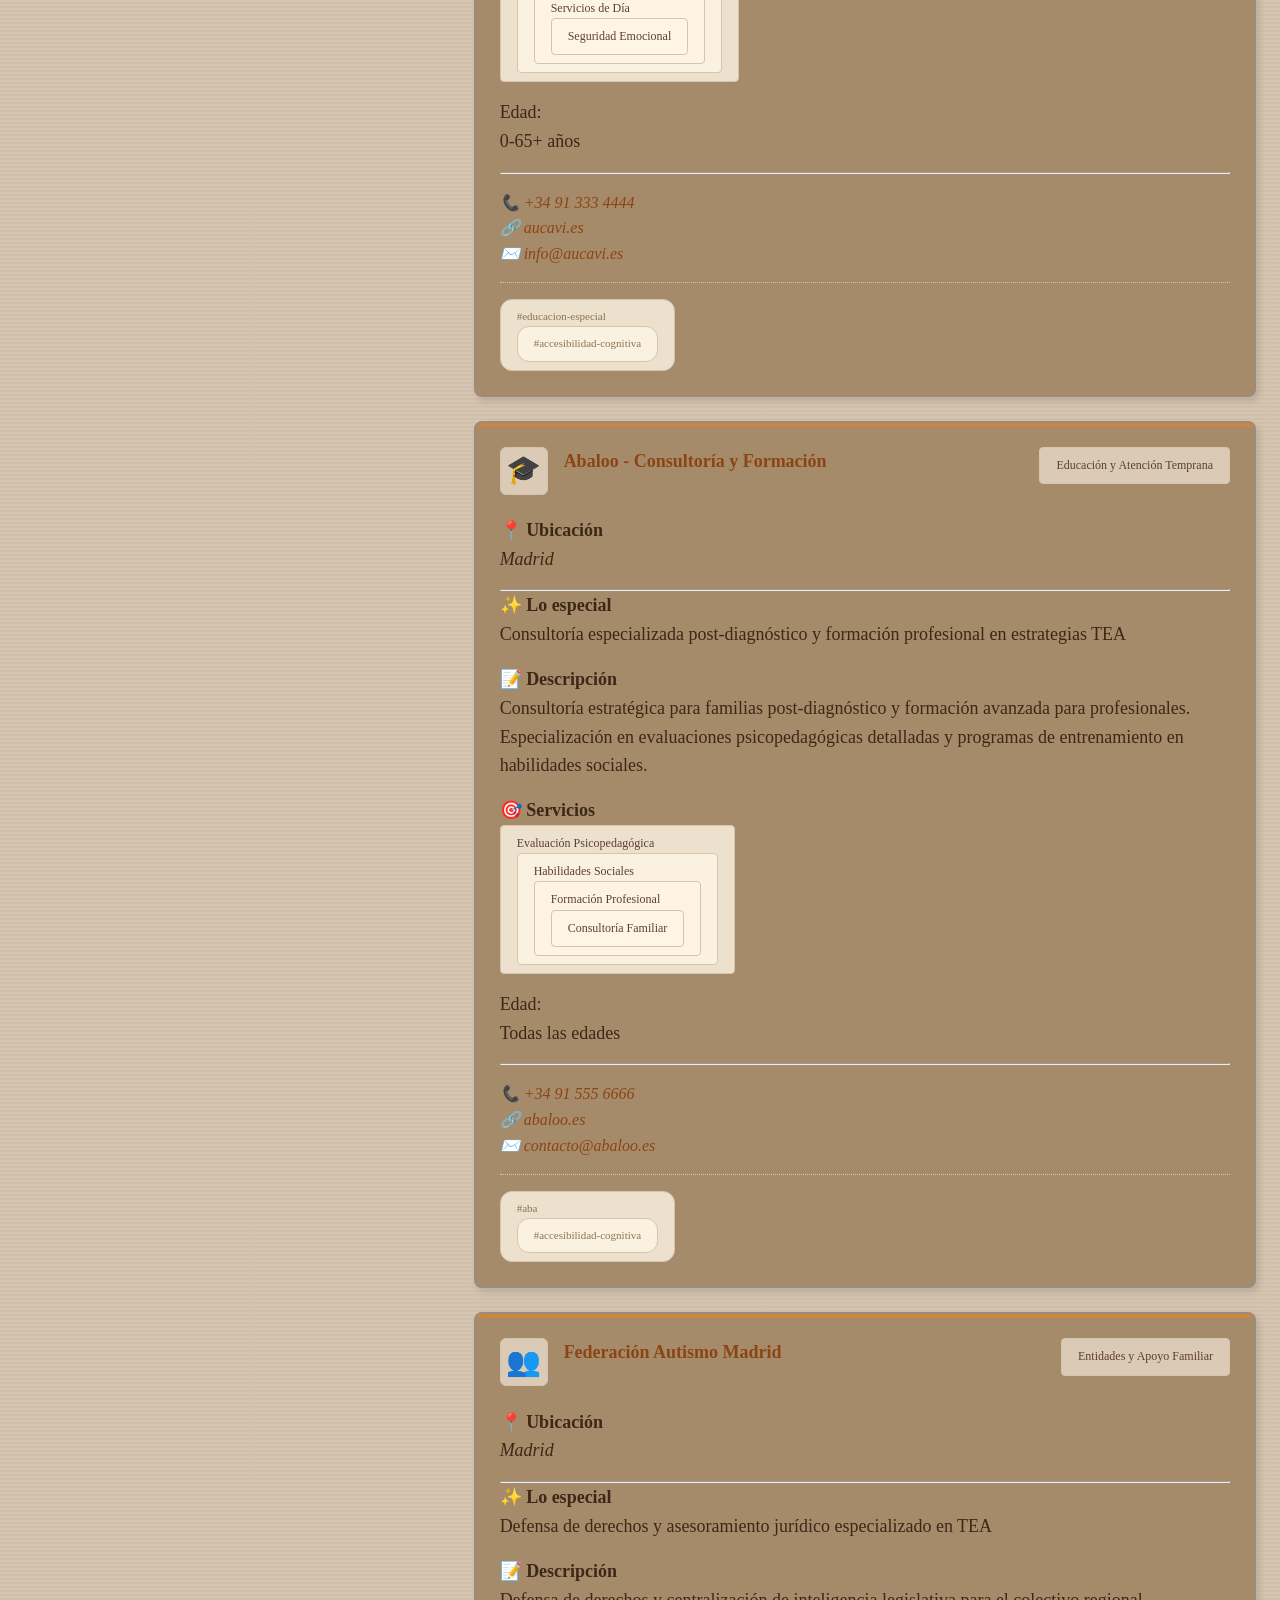
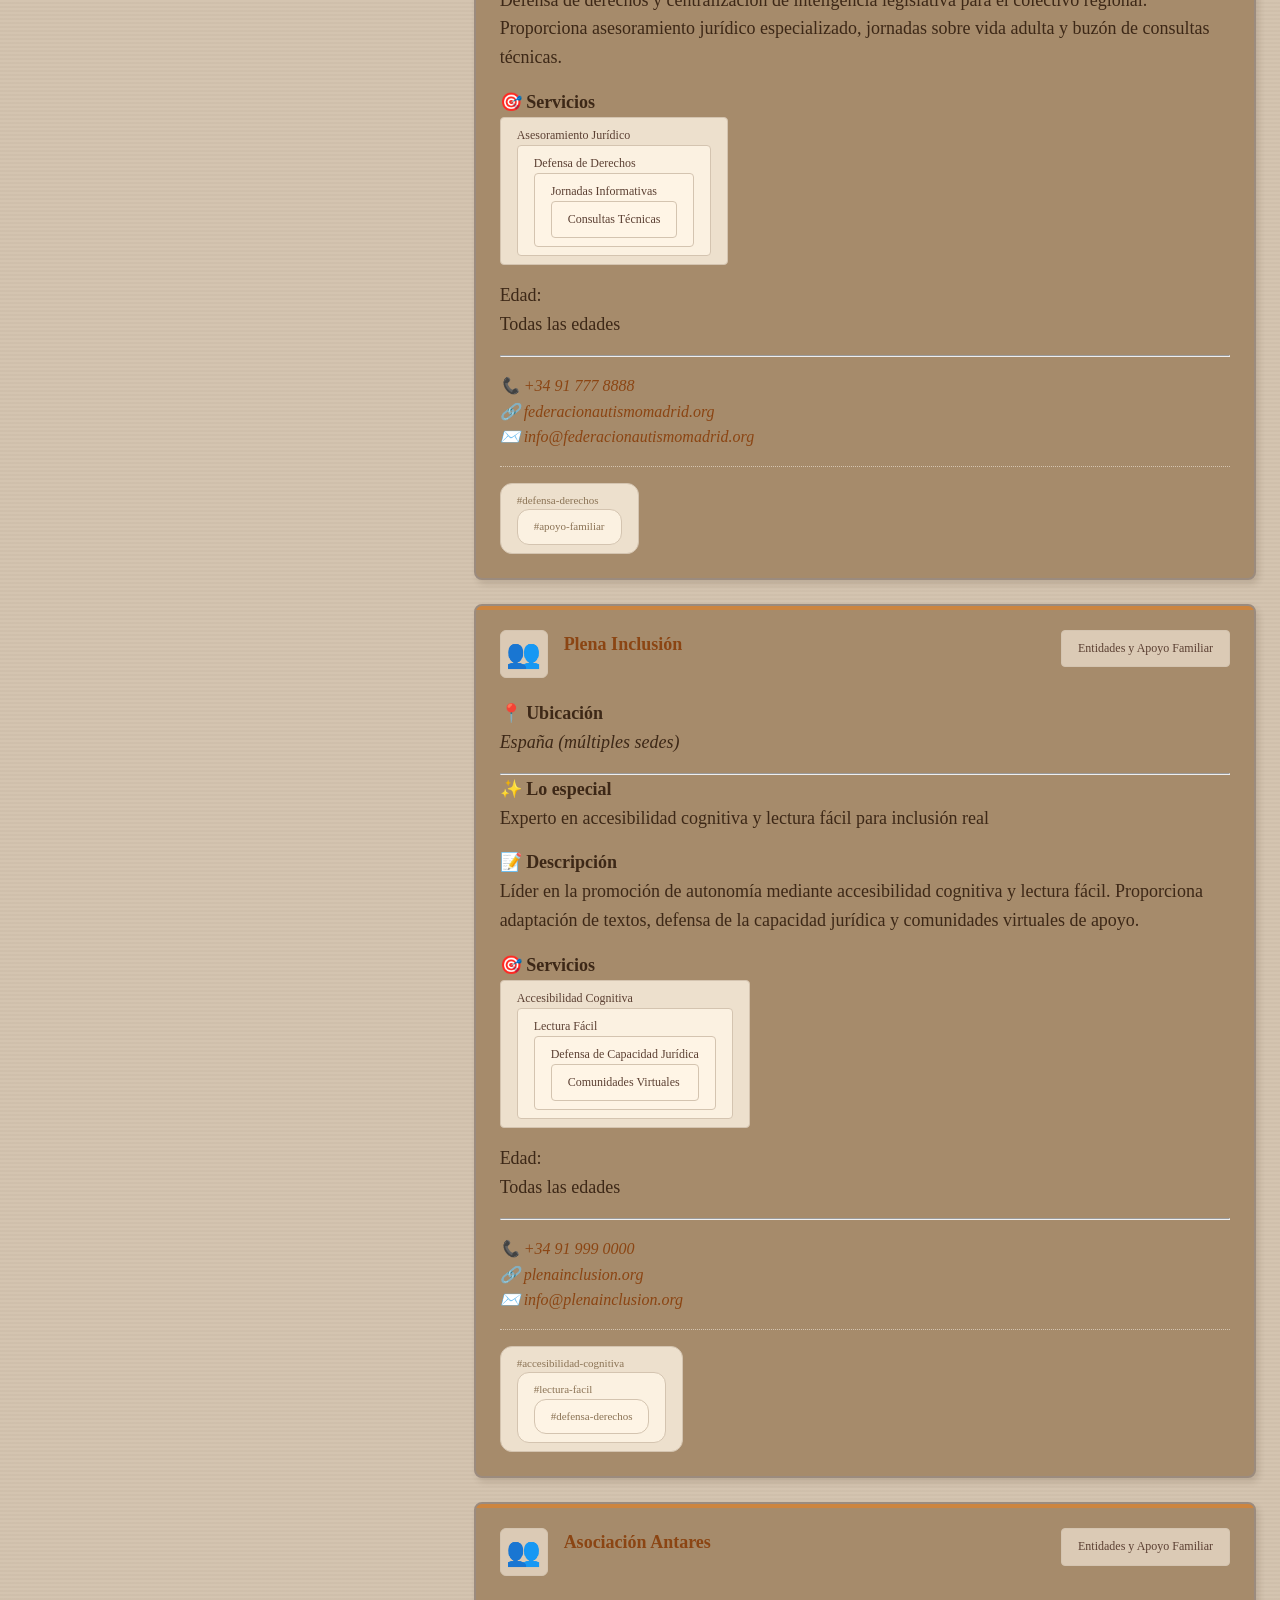
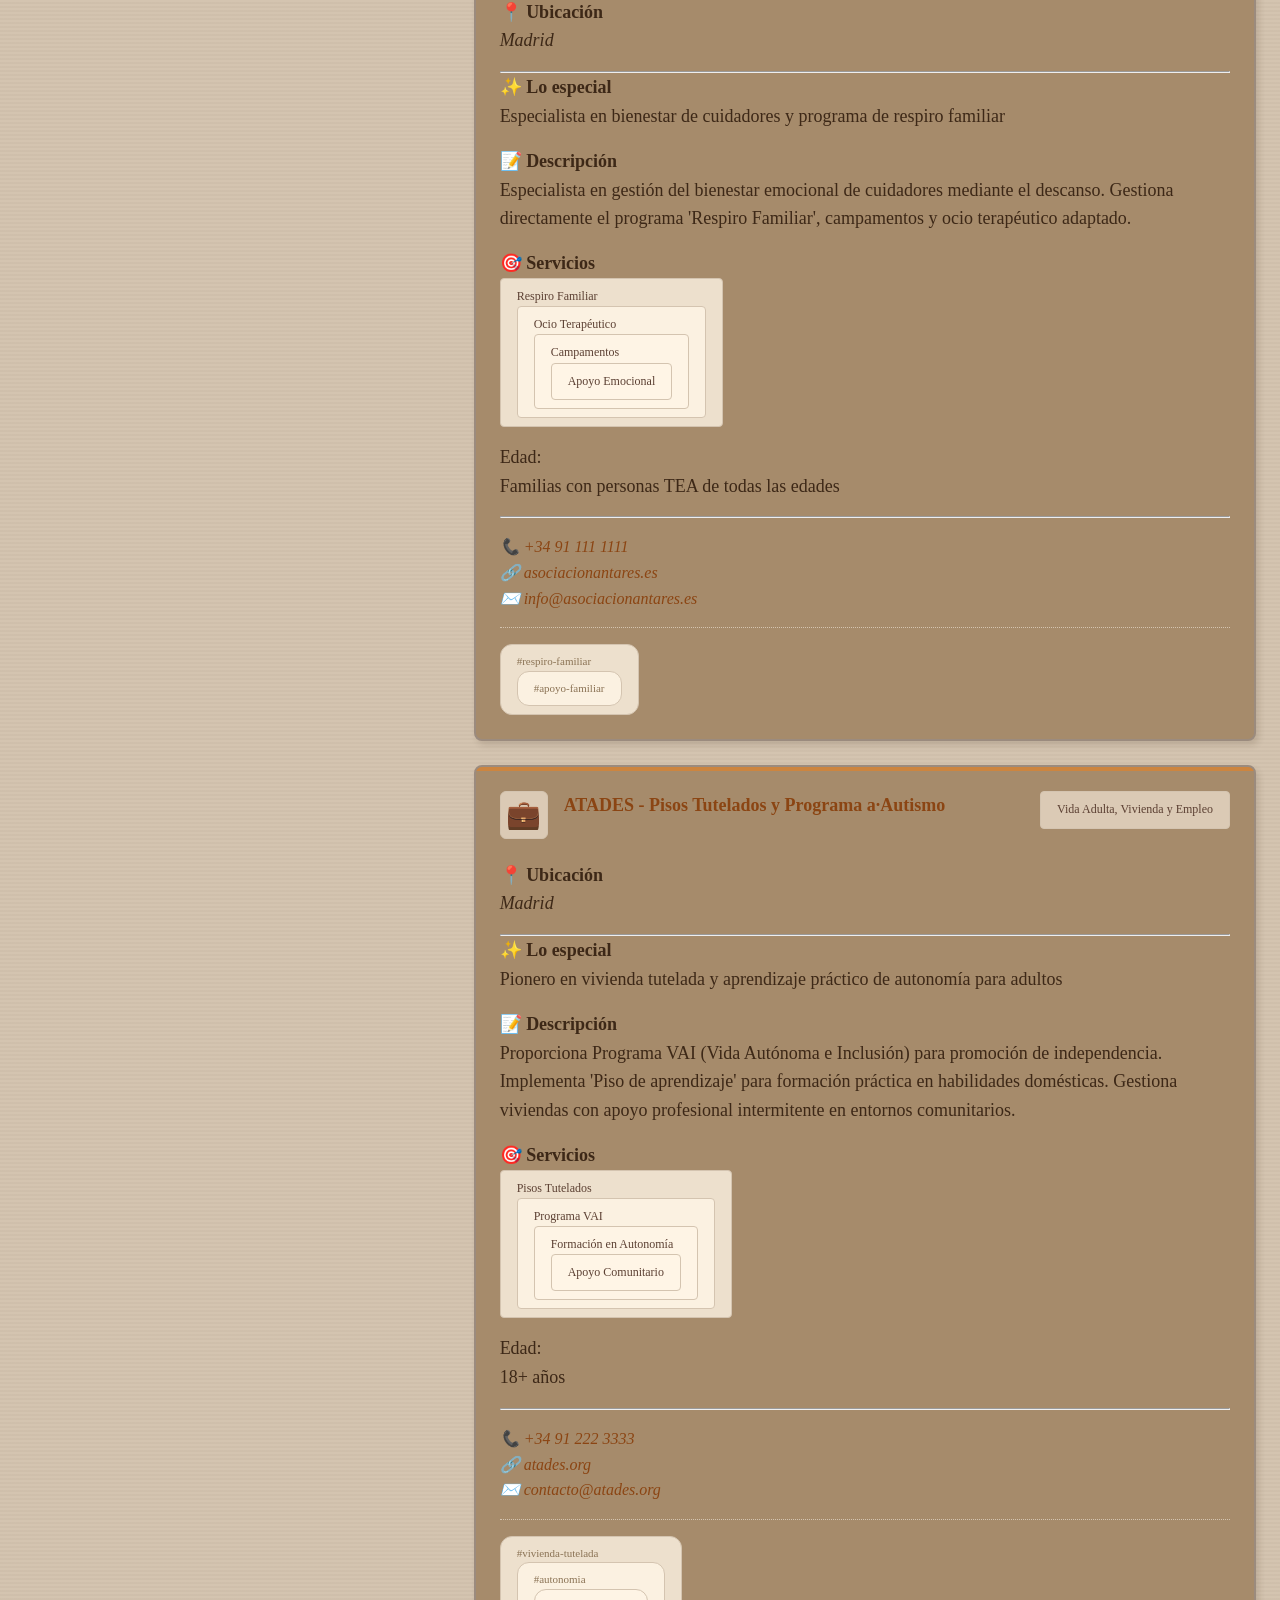
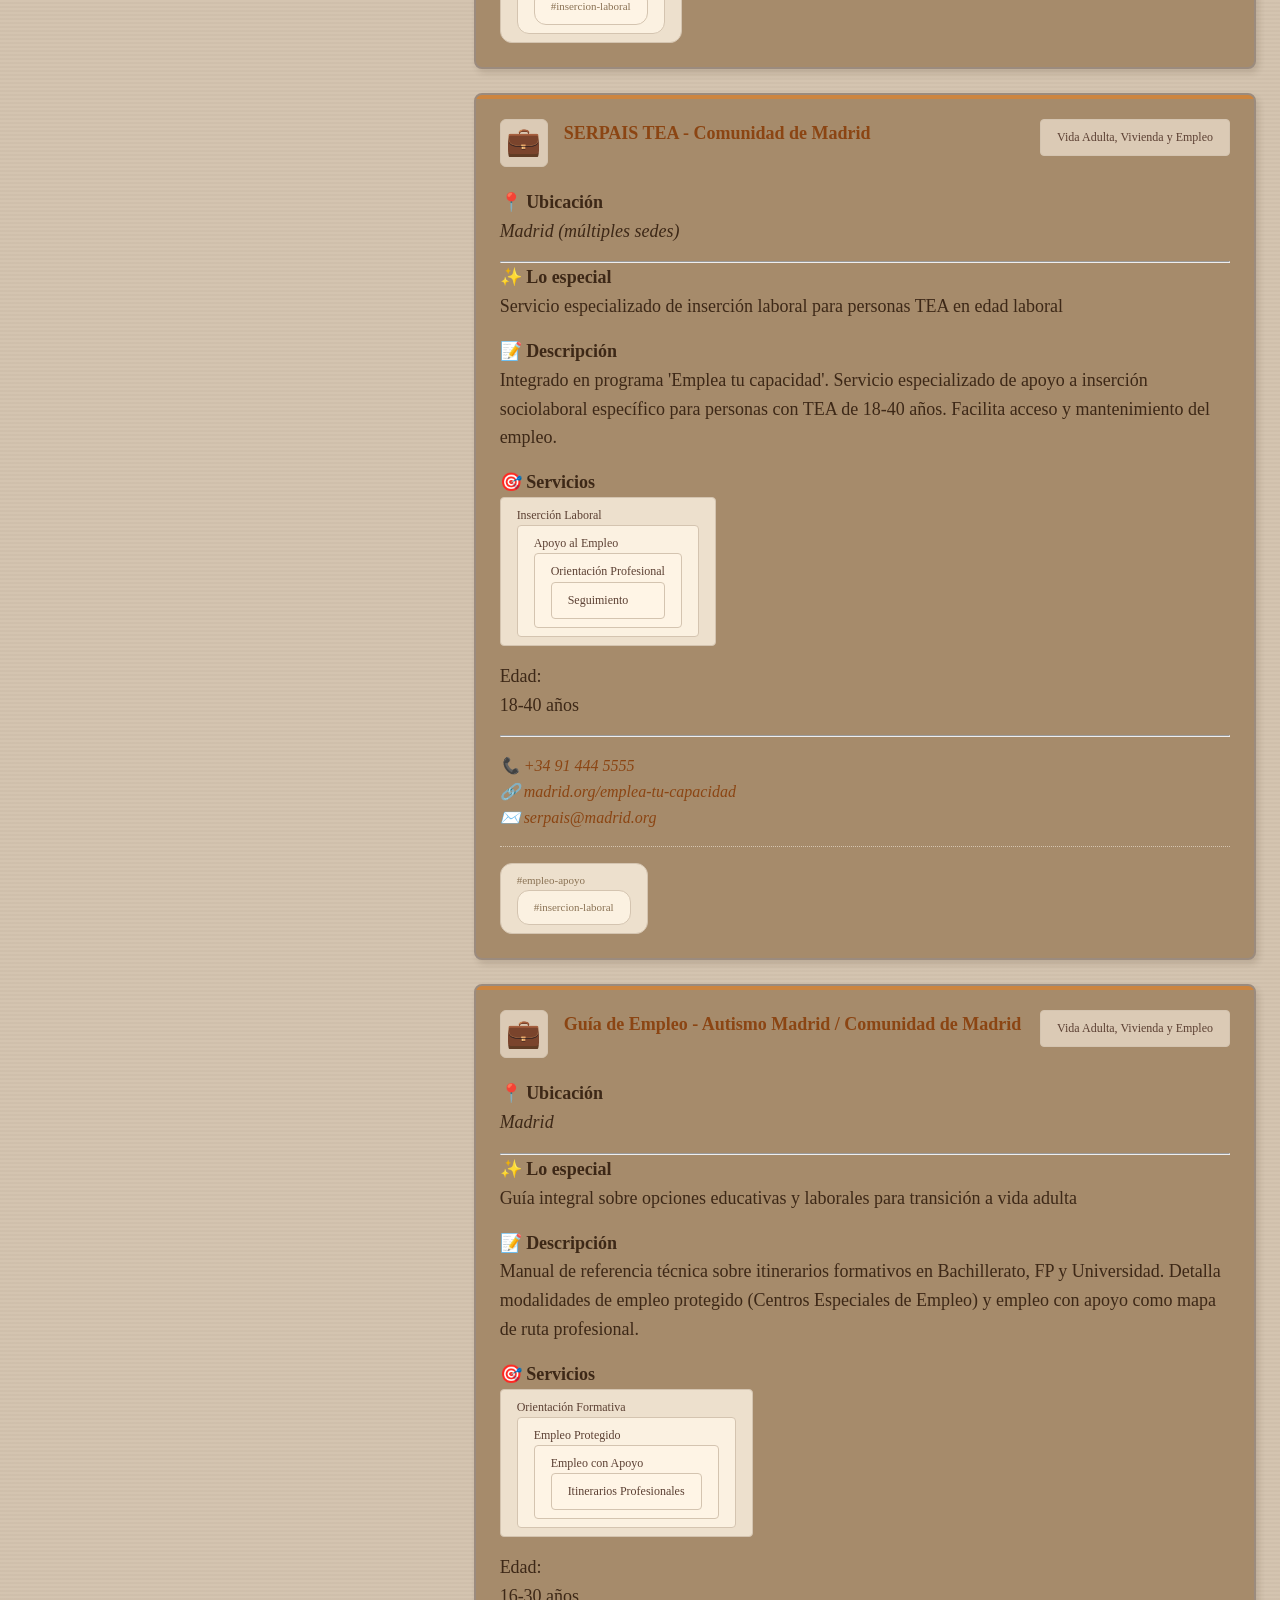
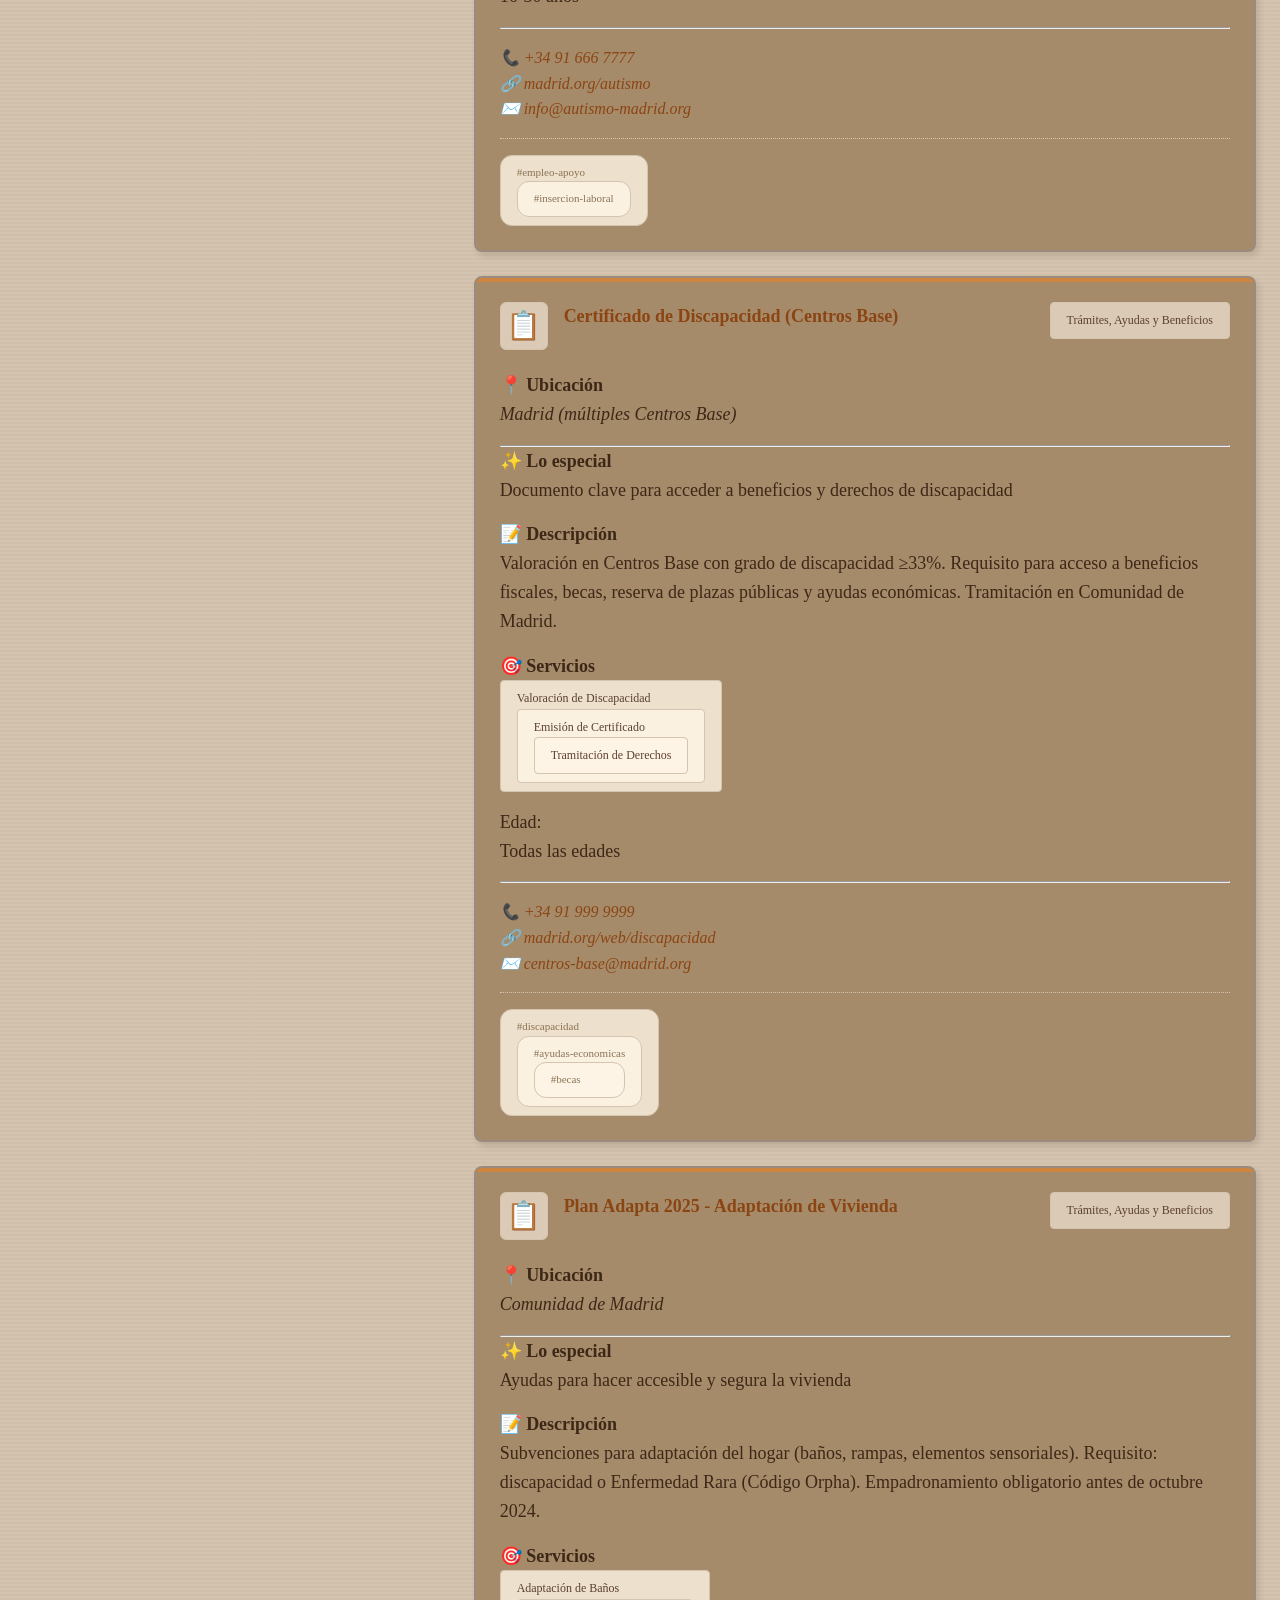
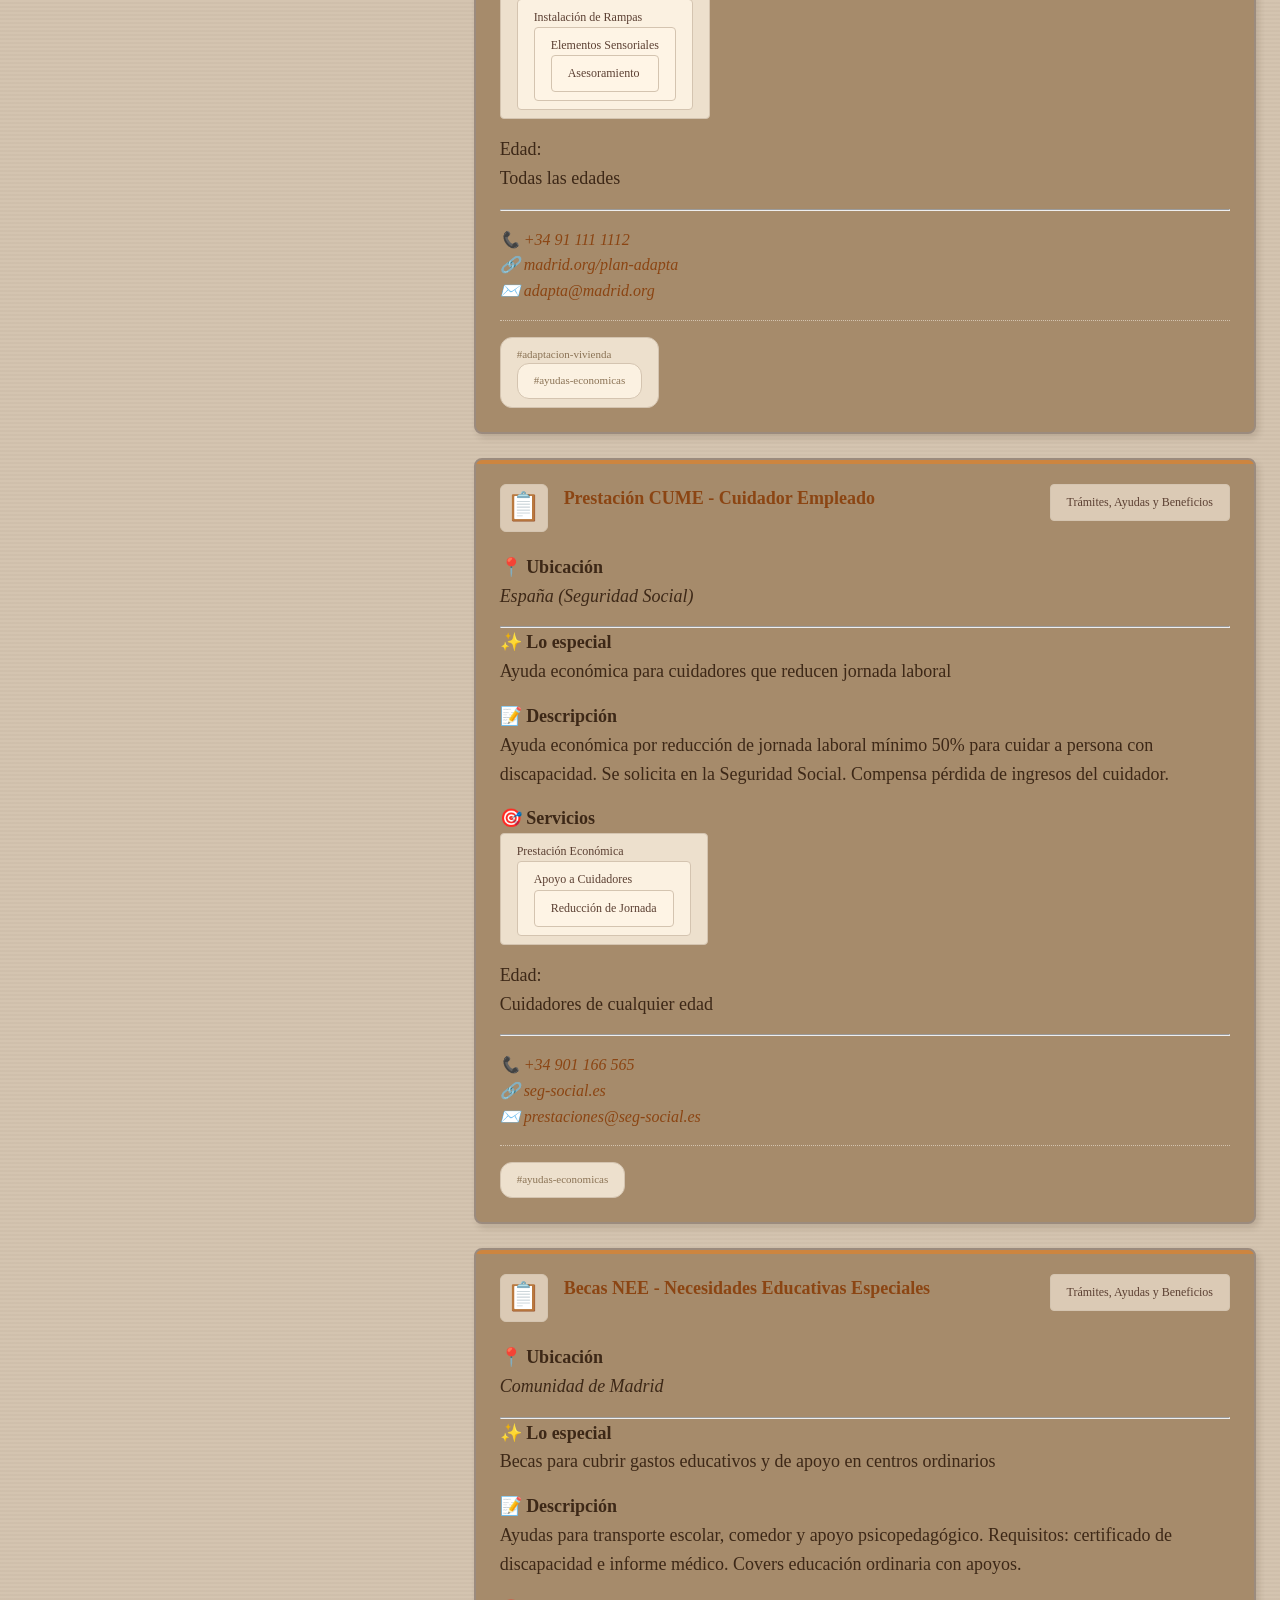
==== commit b686e592: "Agregar cache-buster a scripts para evitar problemas de caché" ====
--- a/index.html
+++ b/index.html
@@ -297,6 +297,9 @@
 
       <!-- RESULTADOS -->
       <main class="main-content" role="main">
+        <!-- CITY SELECTOR -->
+        <section class="city-selector-container" id="citySelectorContainer" style="display:none;"></section>
+
         <section class="results-header" data-section="results">
           <h2 id="resultsTitle">Recursos del Directorio</h2>
           <span class="results-count" data-metric="resource-count">
@@ -354,12 +357,13 @@
   </dialog>
 
   <!-- SCRIPTS -->
-  <script src="js/lazy-load.js"></script>
-  <script src="js/utils.js"></script>
-  <script src="js/breadcrumb.js"></script>
-  <script src="js/gamification.js"></script>
-  <script src="js/search.js"></script>
-  <script src="js/filter.js"></script>
-  <script src="js/app.js"></script>
+  <script src="js/lazy-load.js?v=20260411"></script>
+  <script src="js/cities.js?v=20260411"></script>
+  <script src="js/utils.js?v=20260411"></script>
+  <script src="js/breadcrumb.js?v=20260411"></script>
+  <script src="js/gamification.js?v=20260411"></script>
+  <script src="js/search.js?v=20260411"></script>
+  <script src="js/filter.js?v=20260411"></script>
+  <script src="js/app.js?v=20260411"></script>
 </body>
 </html>
--- a/css/components.css
+++ b/css/components.css
@@ -247,6 +247,103 @@
   top: 0;
 }
 
+/* CITY SELECTOR */
+.city-selector {
+  margin: 20px 0;
+  padding: 16px;
+  background-color: #fff5e6;
+  border: 1px solid #D4C4B0;
+  border-radius: 6px;
+}
+
+.city-selector-header {
+  margin-bottom: 12px;
+}
+
+.city-selector-header h3 {
+  margin: 0;
+  color: #8B4513;
+  font-size: 16px;
+}
+
+.city-list {
+  list-style: none;
+  padding: 0;
+  margin: 0;
+  display: flex;
+  flex-wrap: wrap;
+  gap: 8px;
+}
+
+.city-link {
+  display: inline-block;
+  padding: 8px 16px;
+  background-color: #fff;
+  color: #8B4513;
+  text-decoration: none;
+  border: 1px solid #8B4513;
+  border-radius: 4px;
+  font-size: 14px;
+  font-weight: 500;
+  transition: all 0.2s ease;
+}
+
+.city-link:hover {
+  background-color: #8B4513;
+  color: white;
+}
+
+.city-link:focus-visible {
+  outline: 2px solid #8B4513;
+  outline-offset: 2px;
+}
+
+.city-dropdown {
+  cursor: pointer;
+  user-select: none;
+}
+
+.city-dropdown summary {
+  padding: 8px 16px;
+  background-color: #fff;
+  color: #8B4513;
+  border: 1px solid #8B4513;
+  border-radius: 4px;
+  font-size: 14px;
+  font-weight: 500;
+  list-style: none;
+}
+
+.city-dropdown summary:hover {
+  background-color: #f0e6d2;
+}
+
+.city-dropdown ul {
+  list-style: none;
+  padding: 8px 0 0 0;
+  margin: 8px 0 0 0;
+  display: flex;
+  flex-wrap: wrap;
+  gap: 8px;
+}
+
+.city-dropdown a {
+  display: inline-block;
+  padding: 8px 12px;
+  background-color: #fff;
+  color: #8B4513;
+  text-decoration: none;
+  border: 1px solid #D4C4B0;
+  border-radius: 4px;
+  font-size: 13px;
+  transition: all 0.2s ease;
+}
+
+.city-dropdown a:hover {
+  background-color: #8B4513;
+  color: white;
+}
+
 /* BREADCRUMB NAVIGATION */
 .breadcrumb-nav {
   padding: 12px 20px;
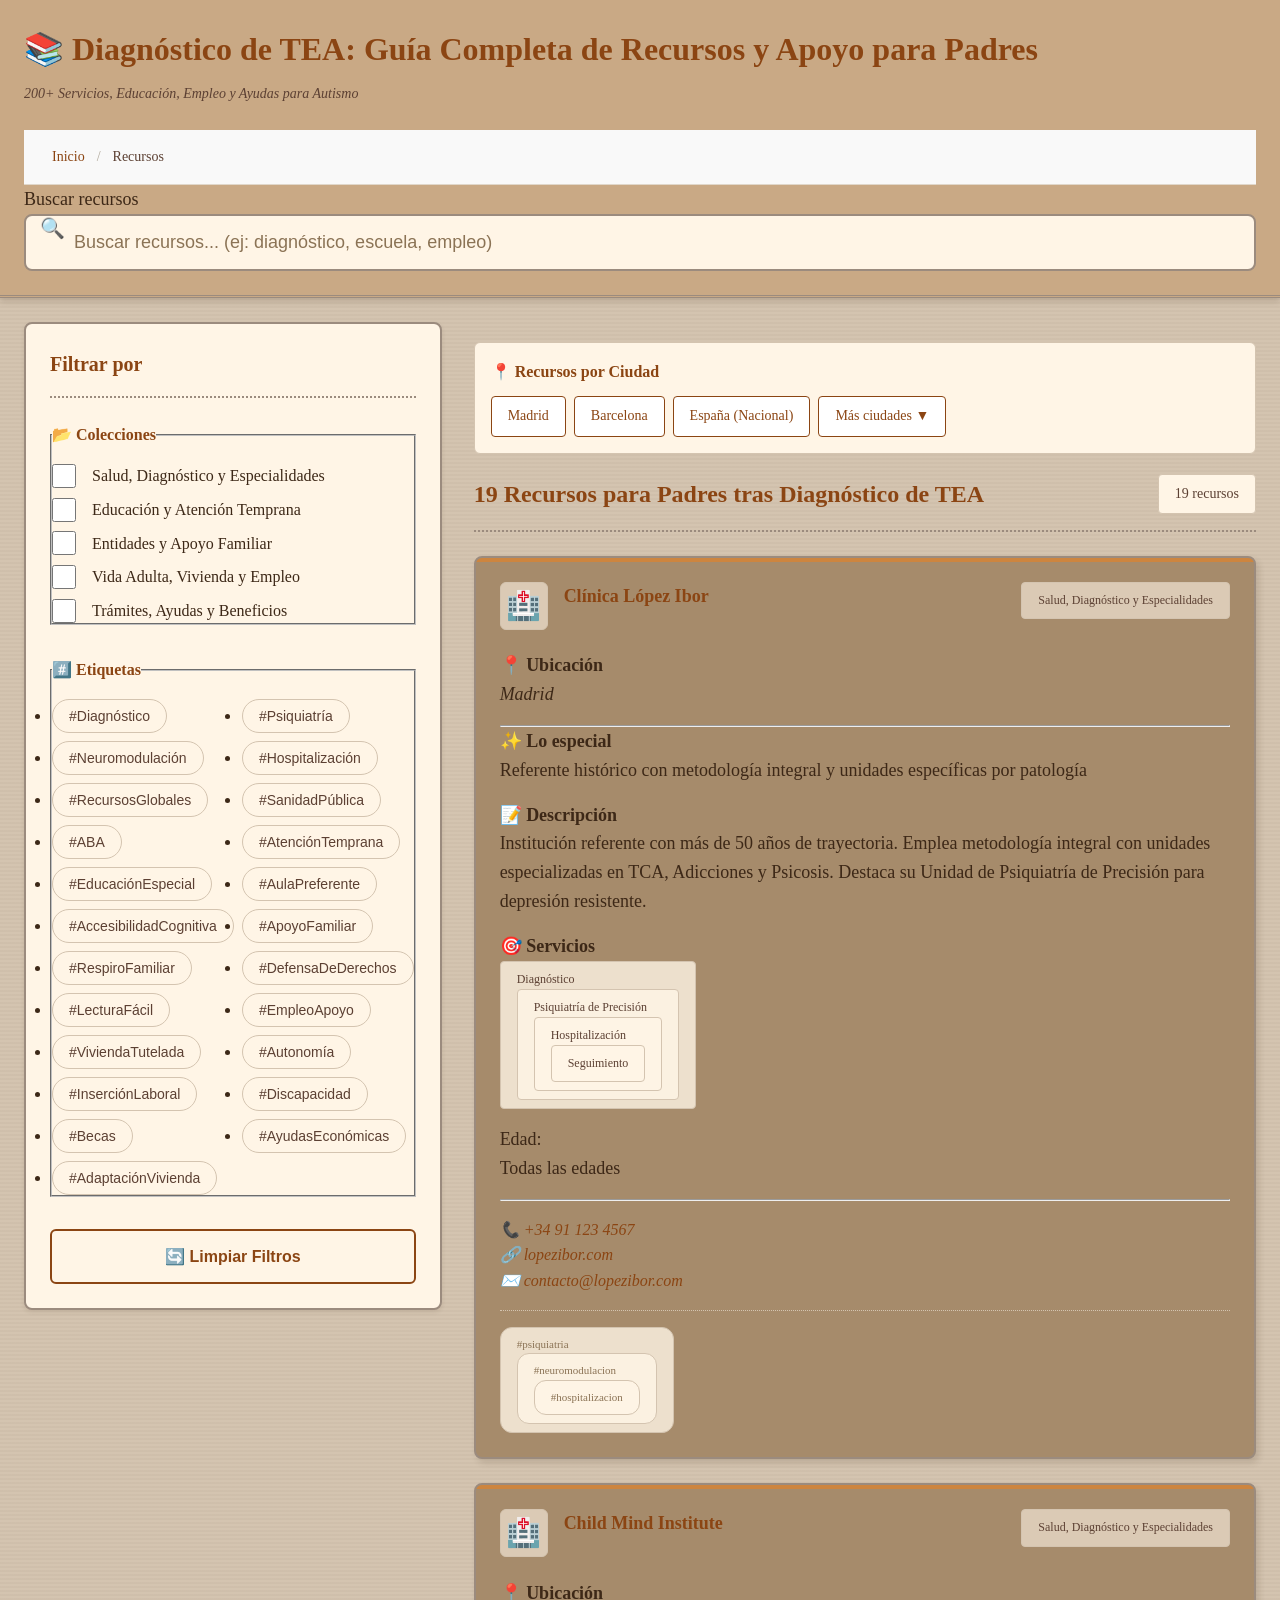
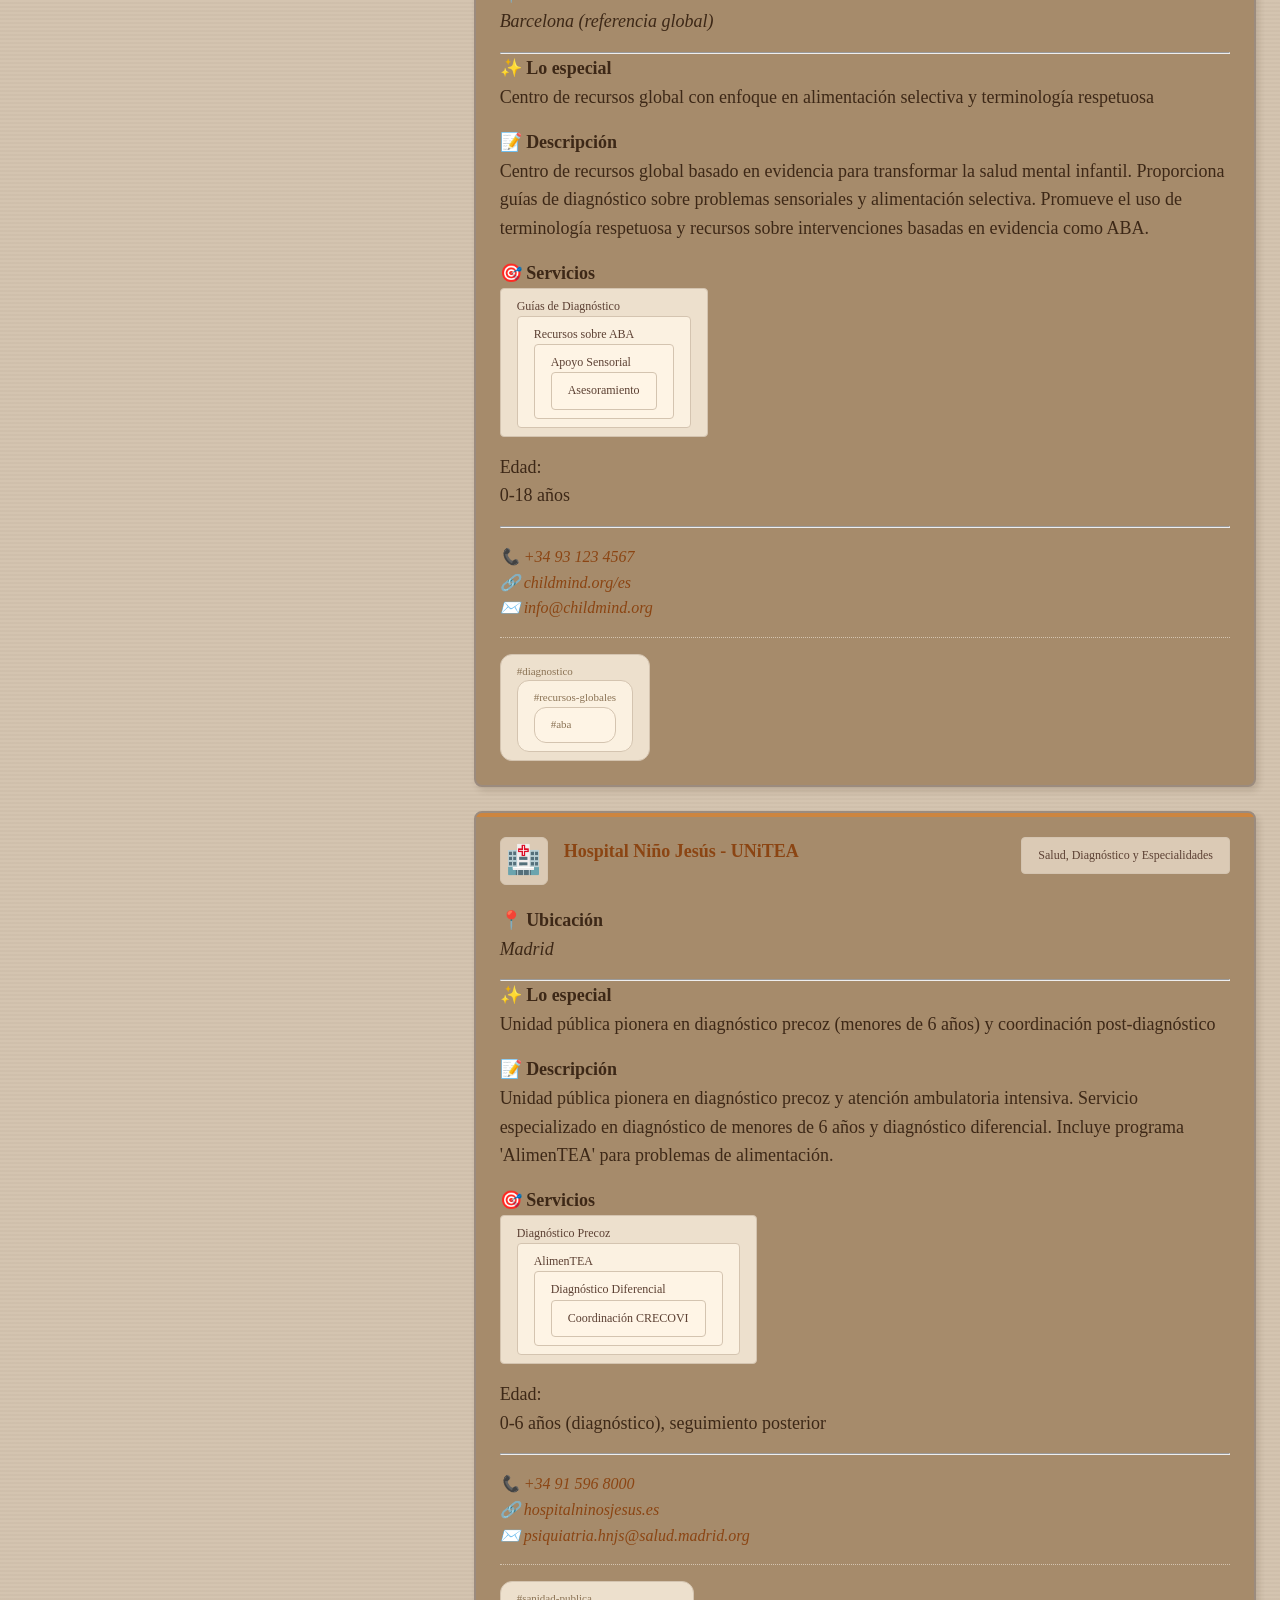
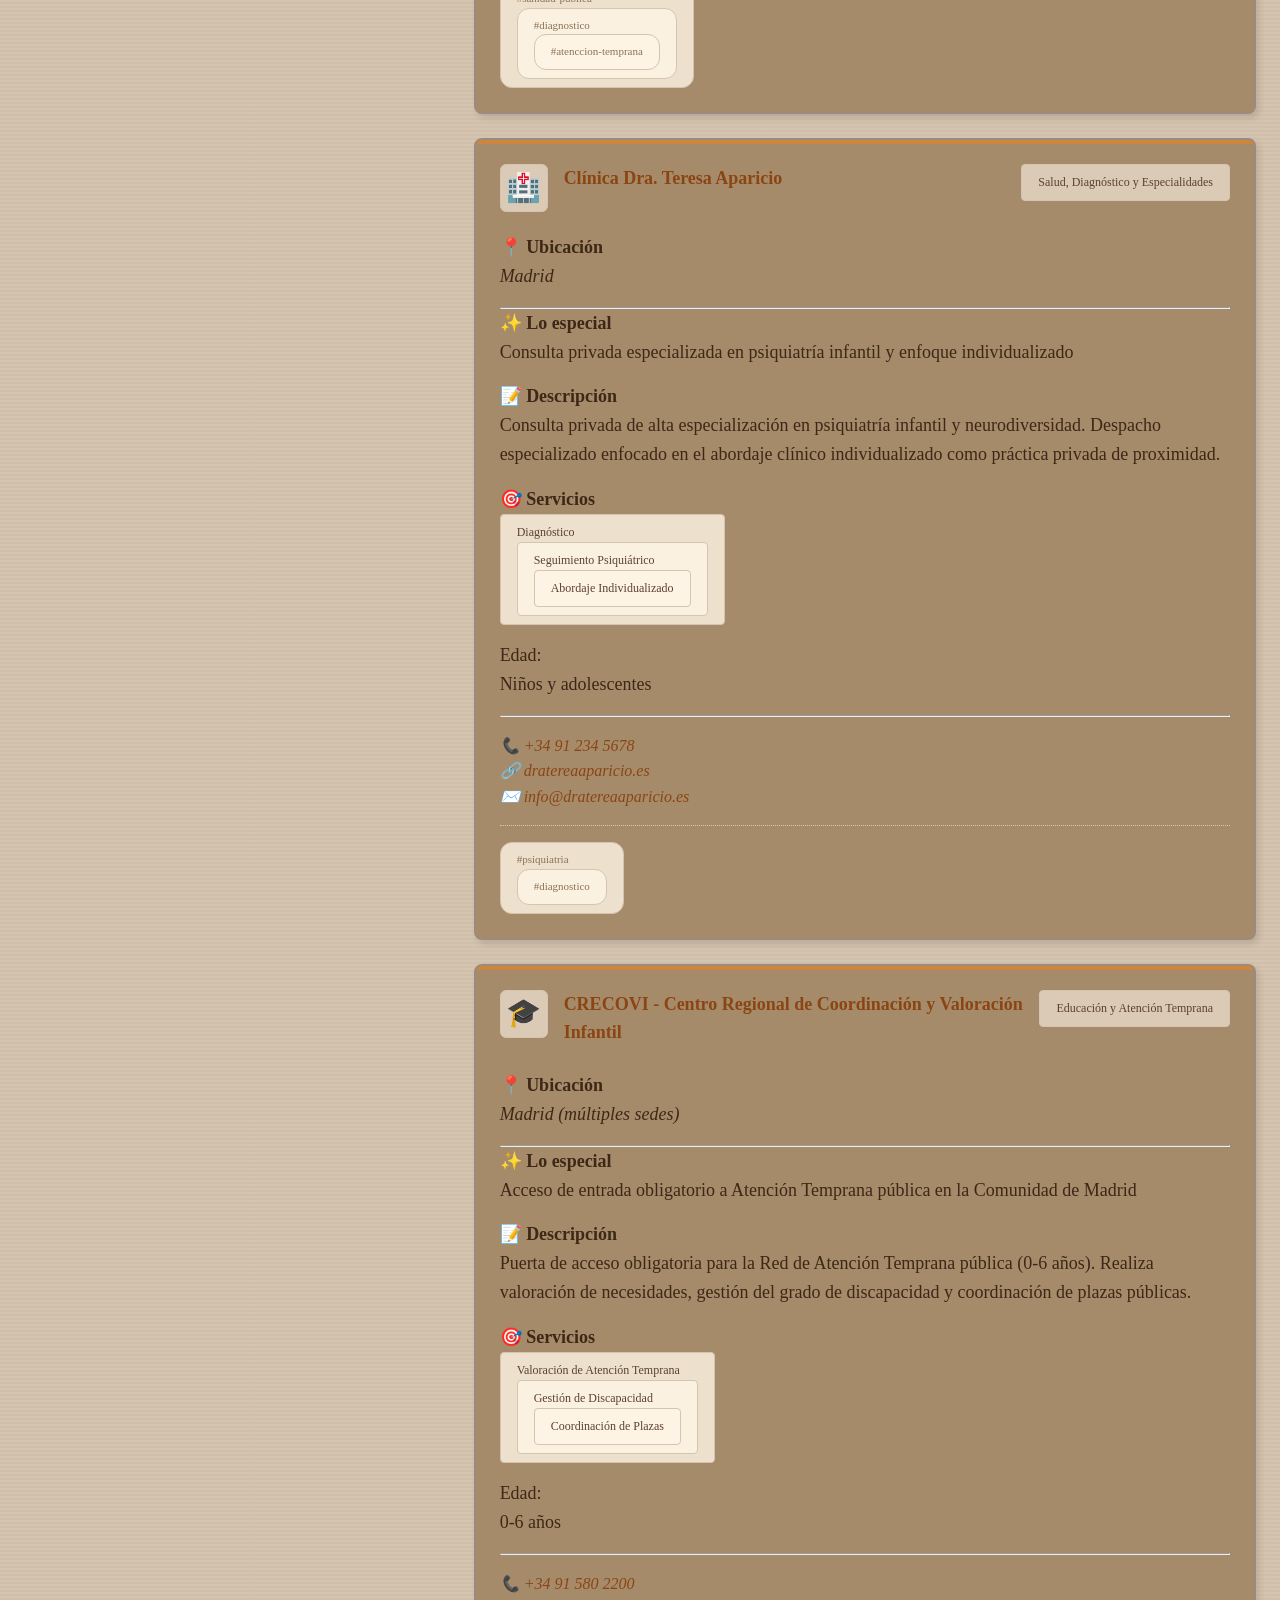
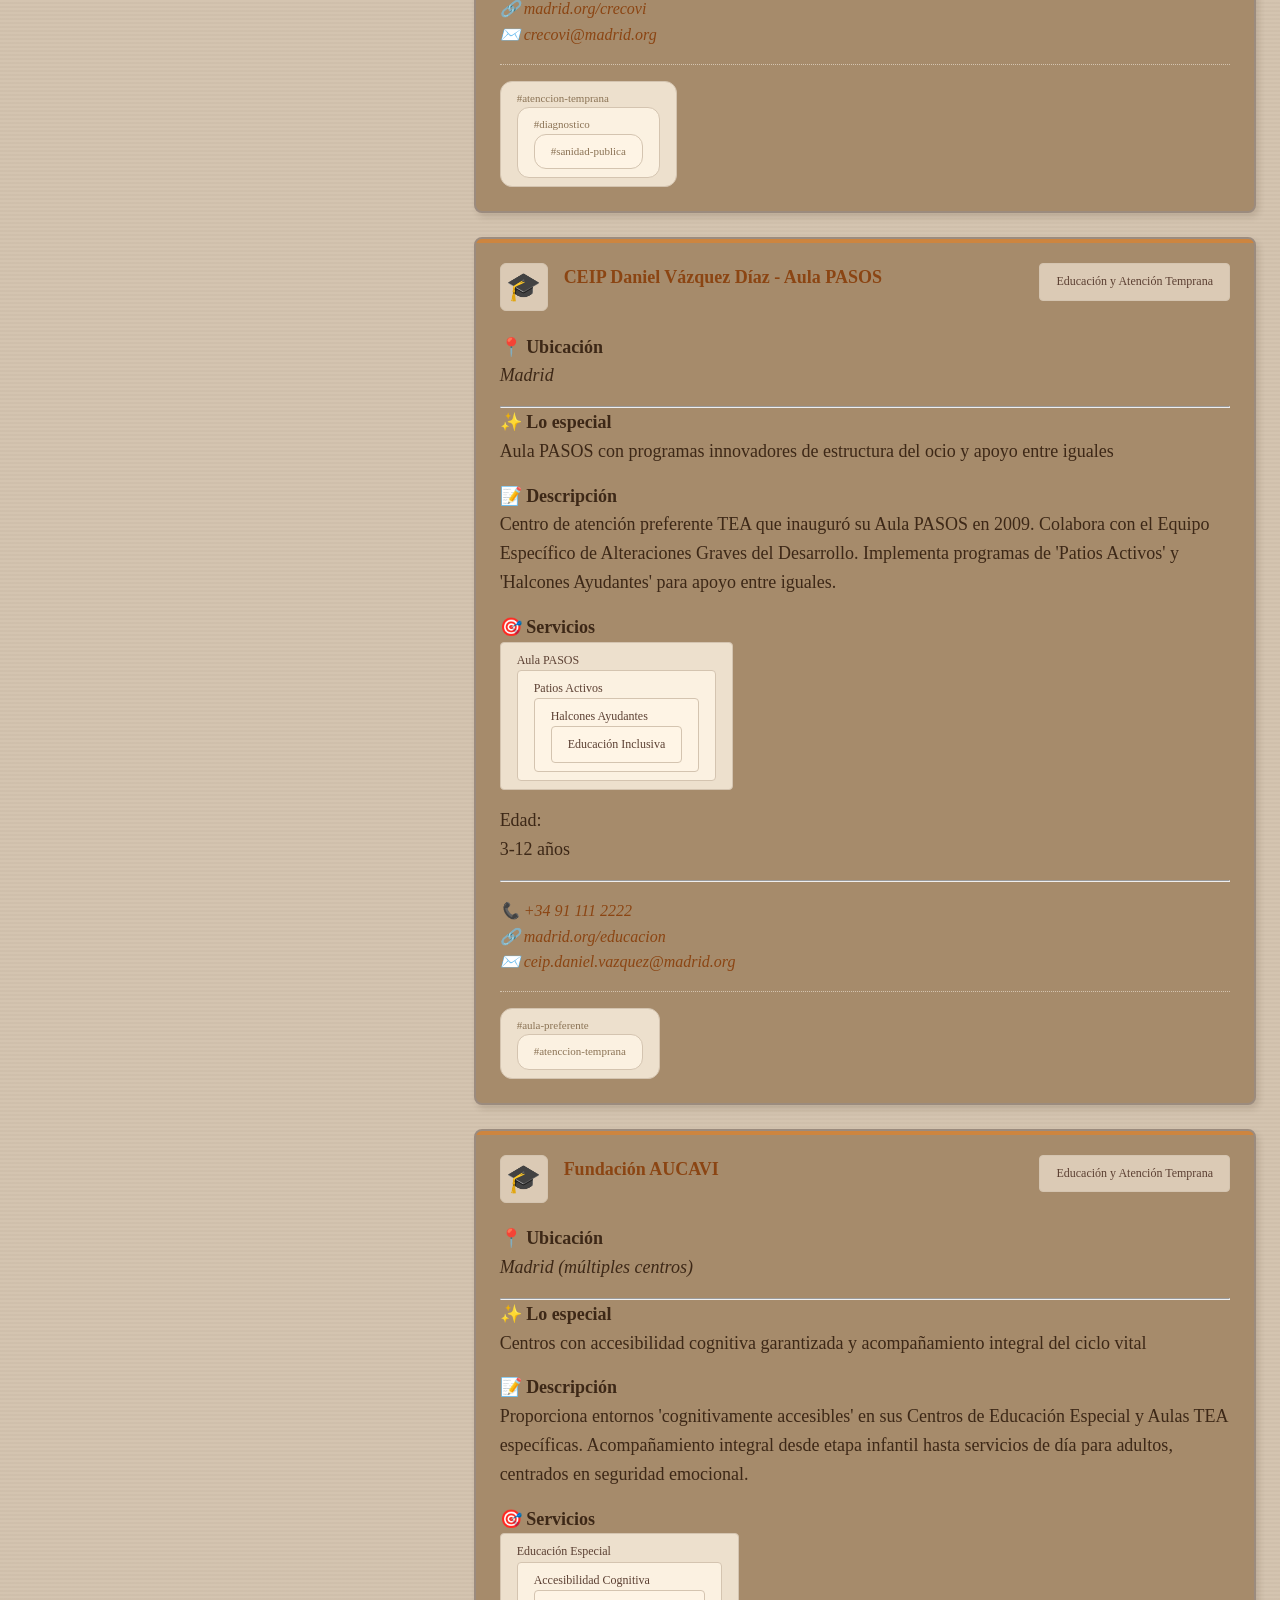
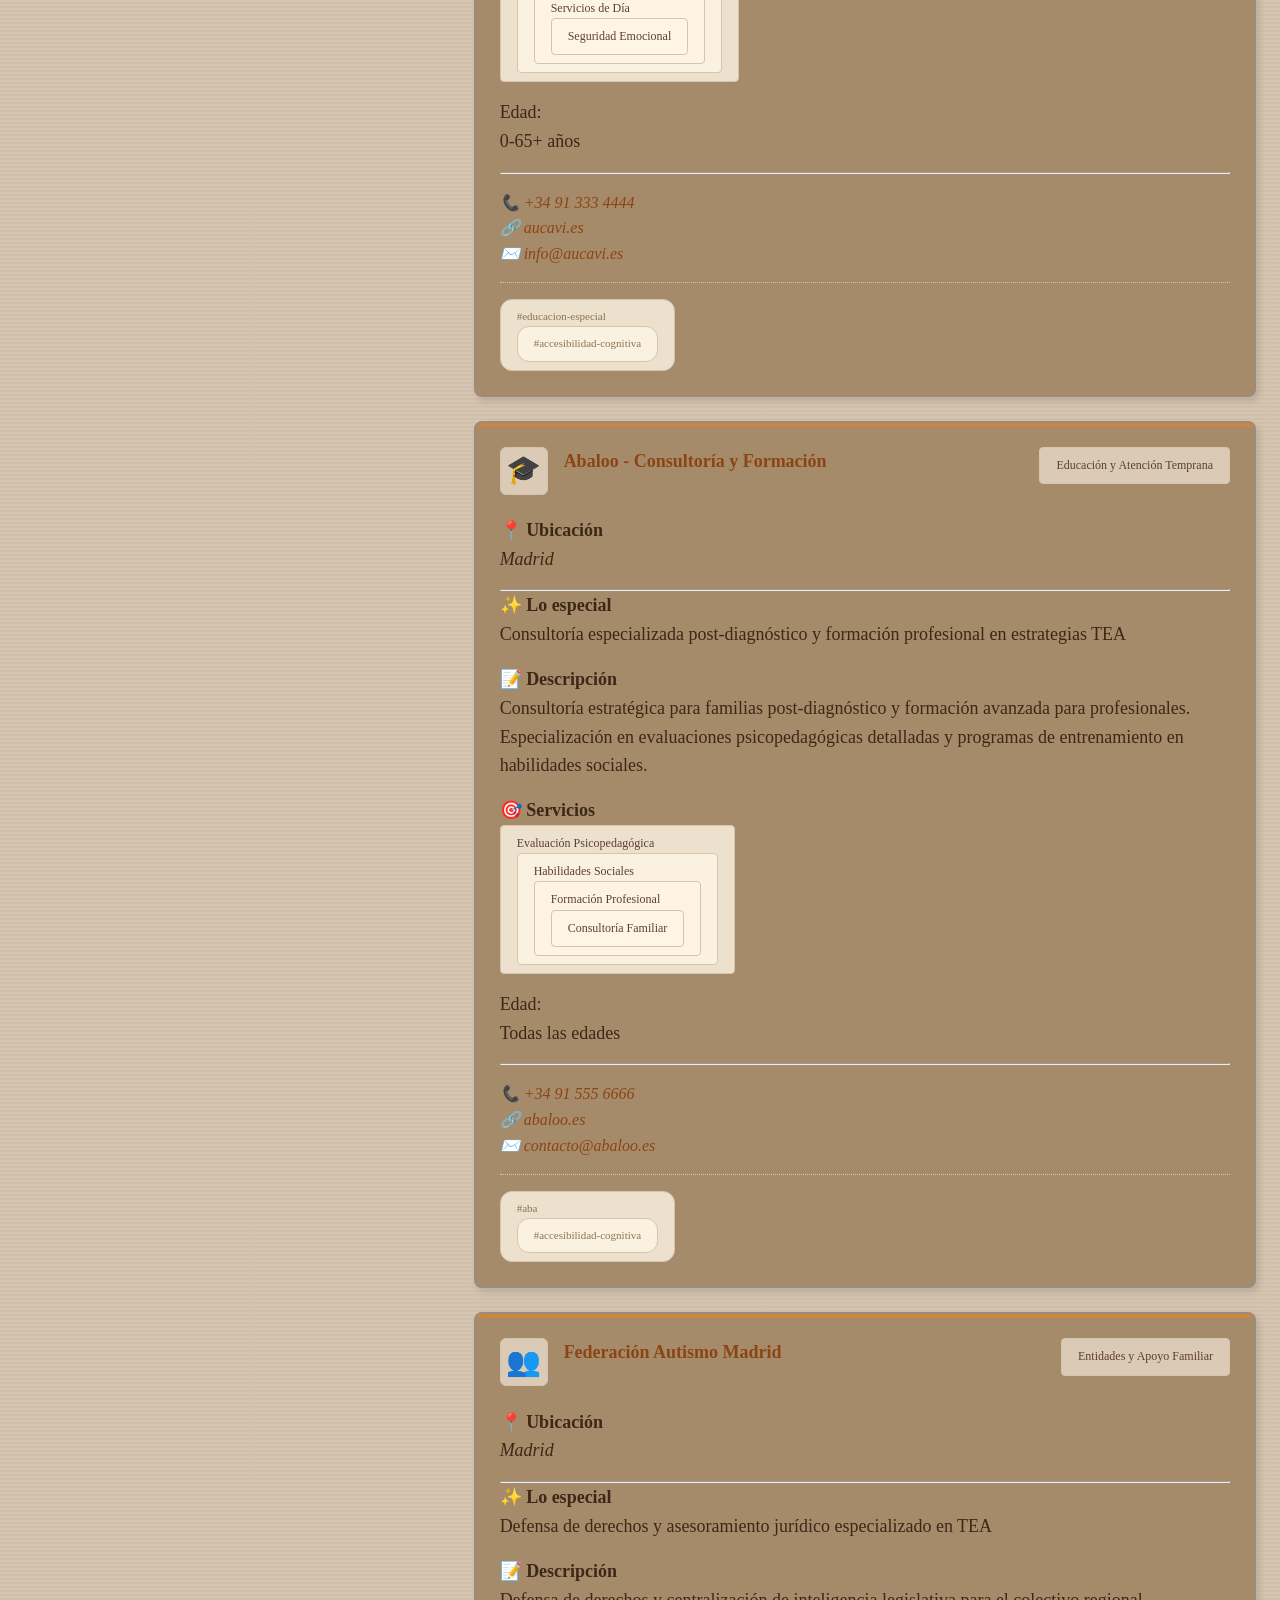
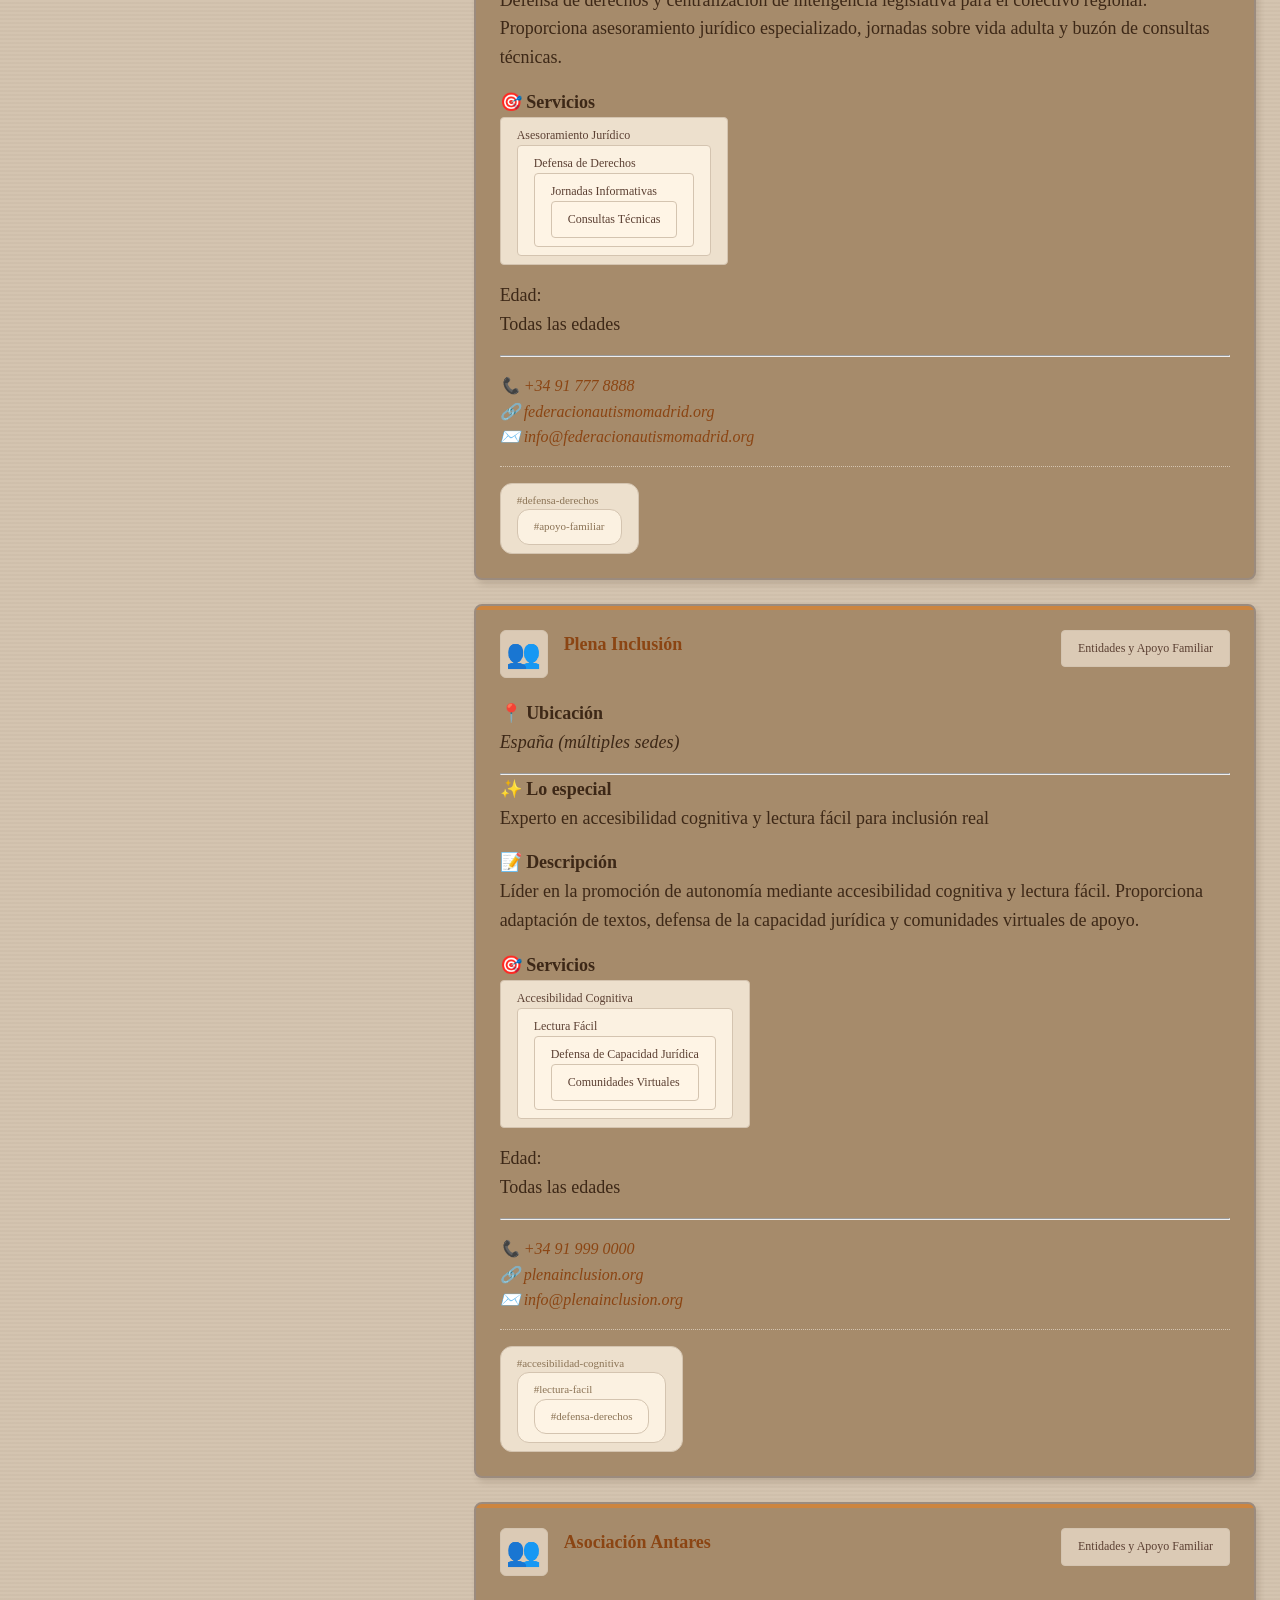
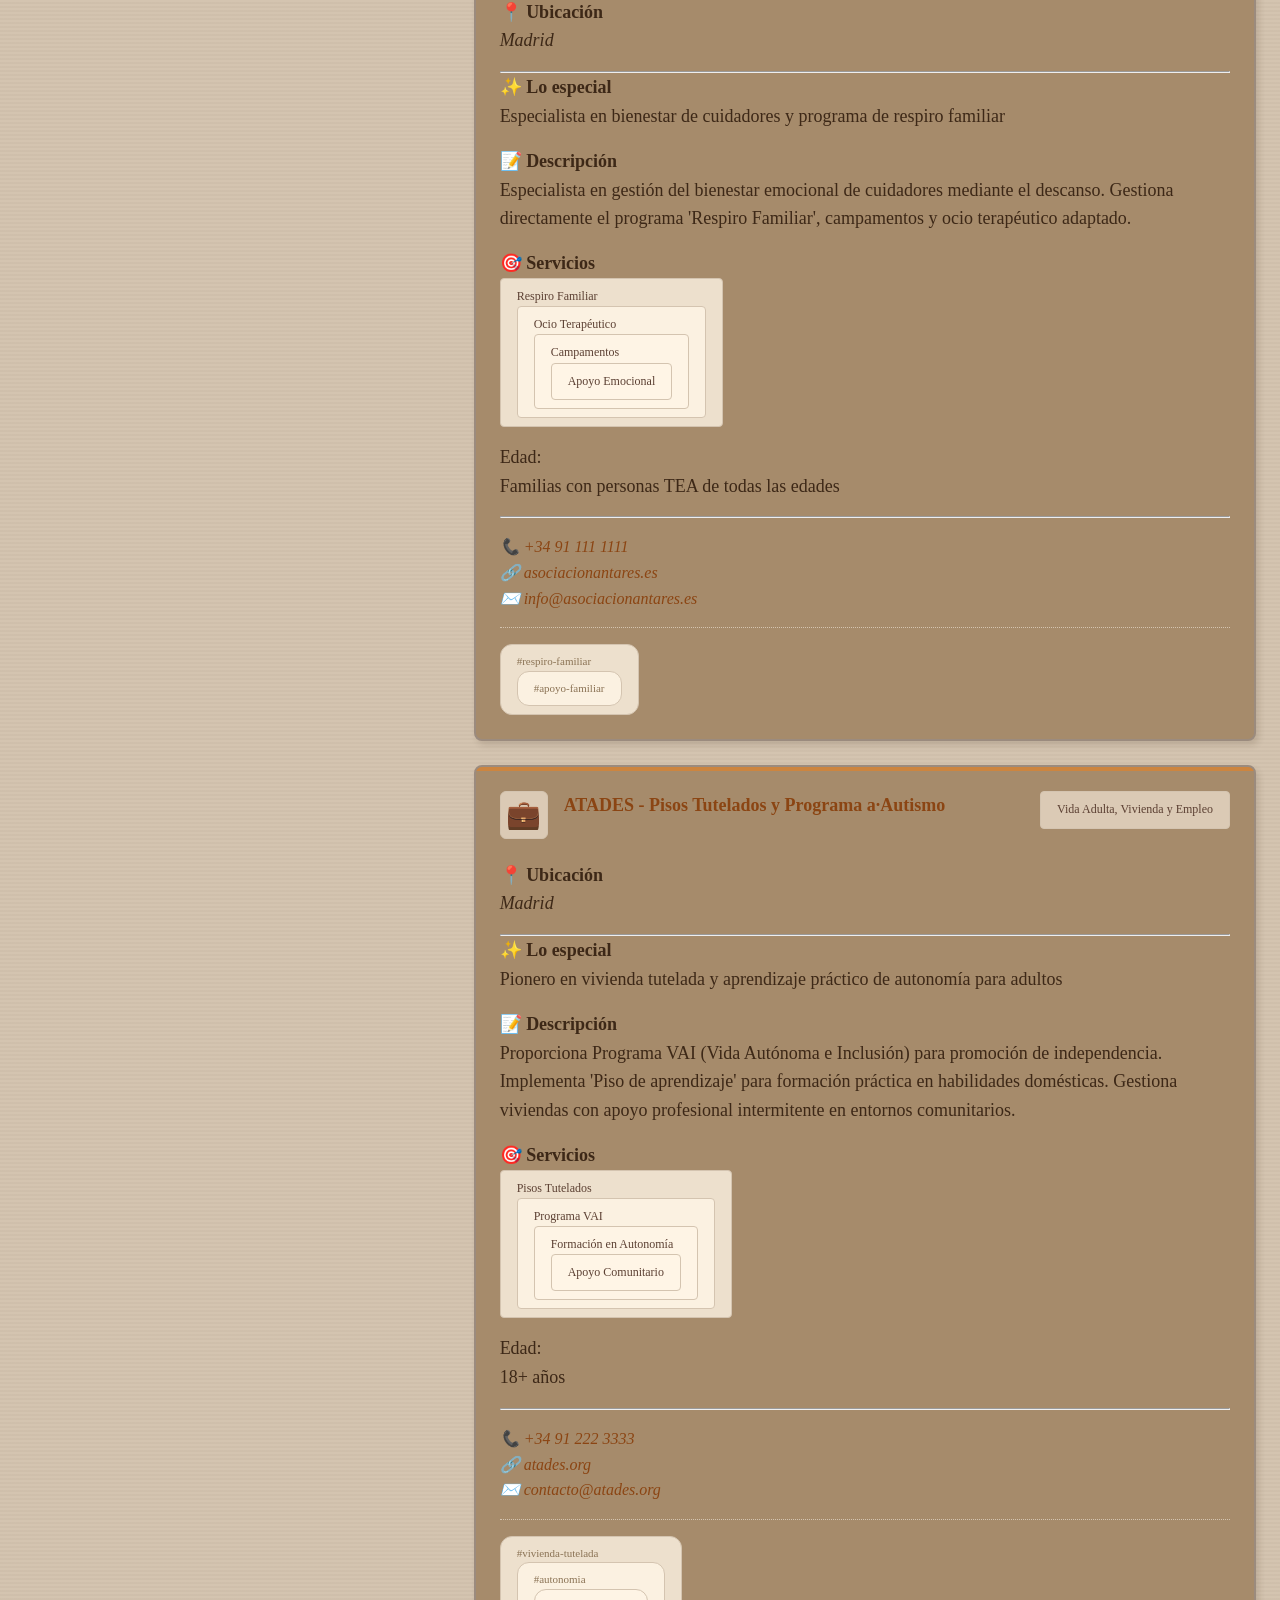
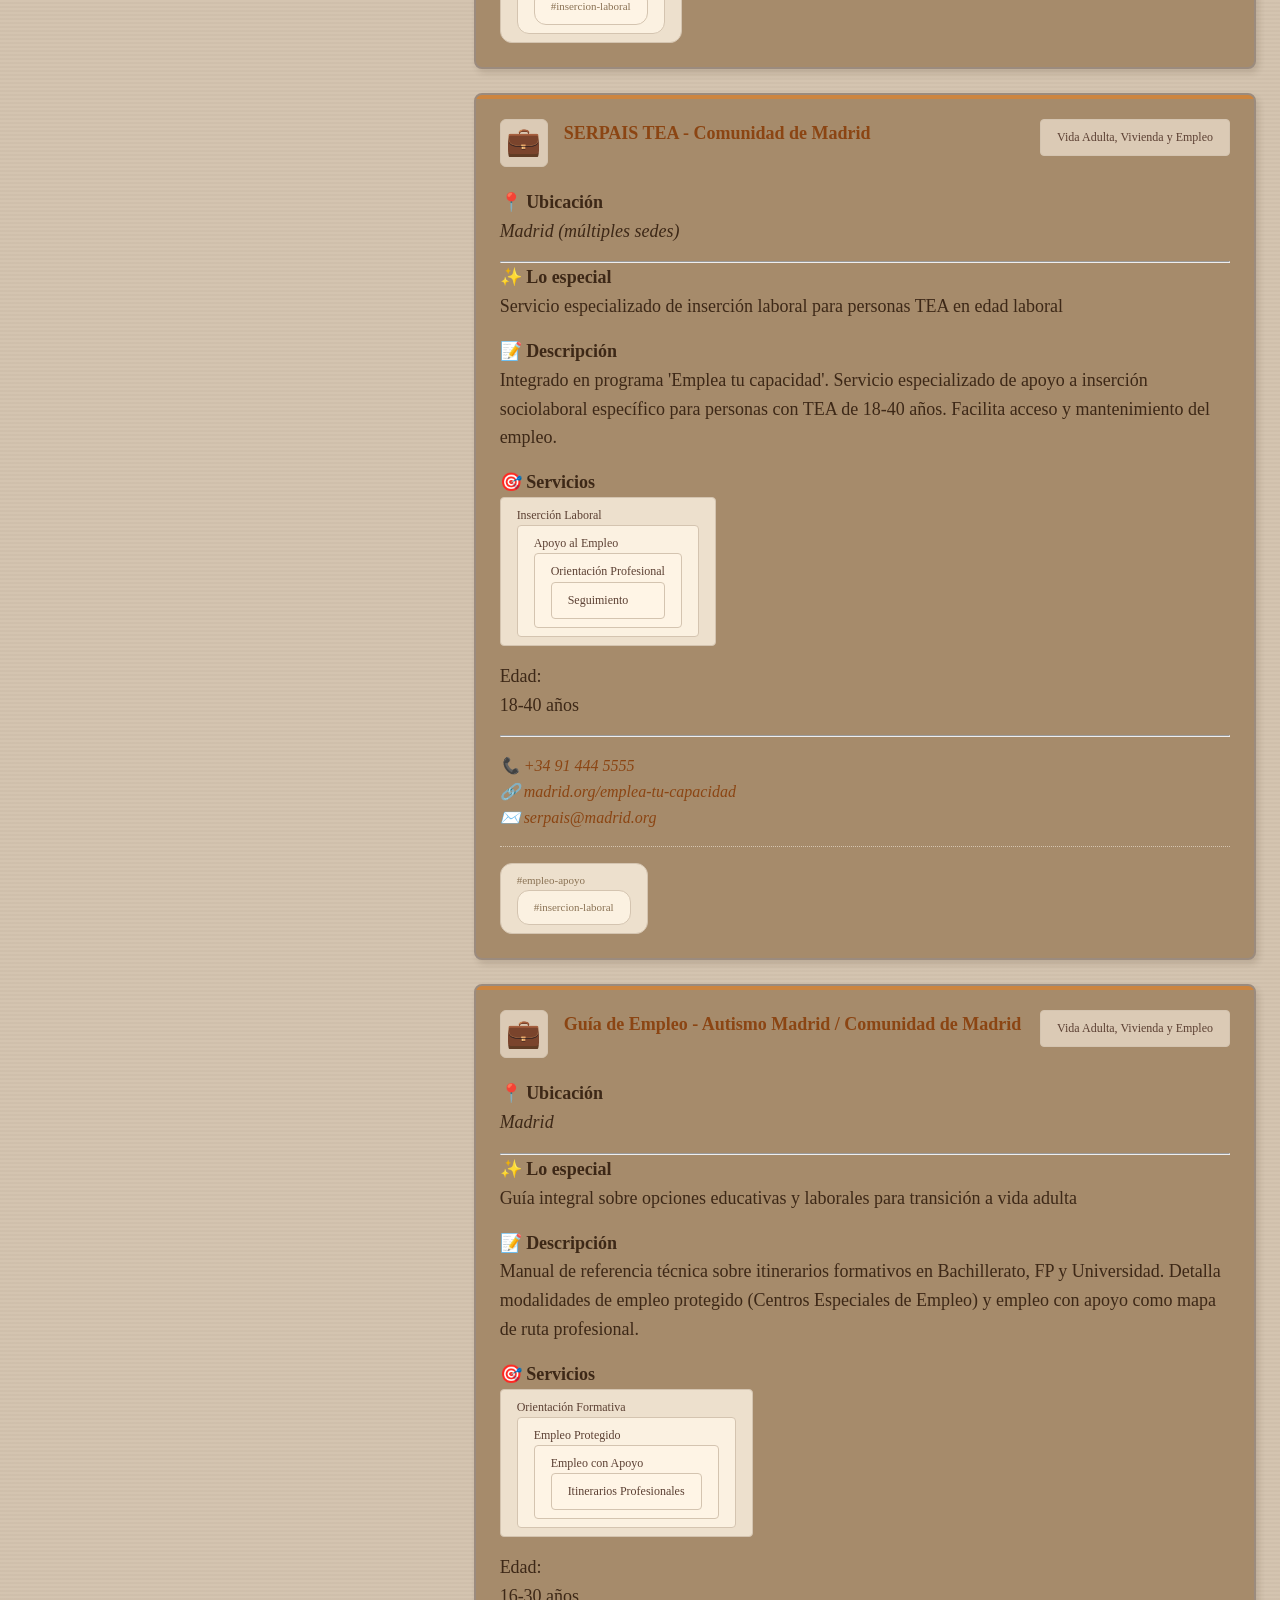
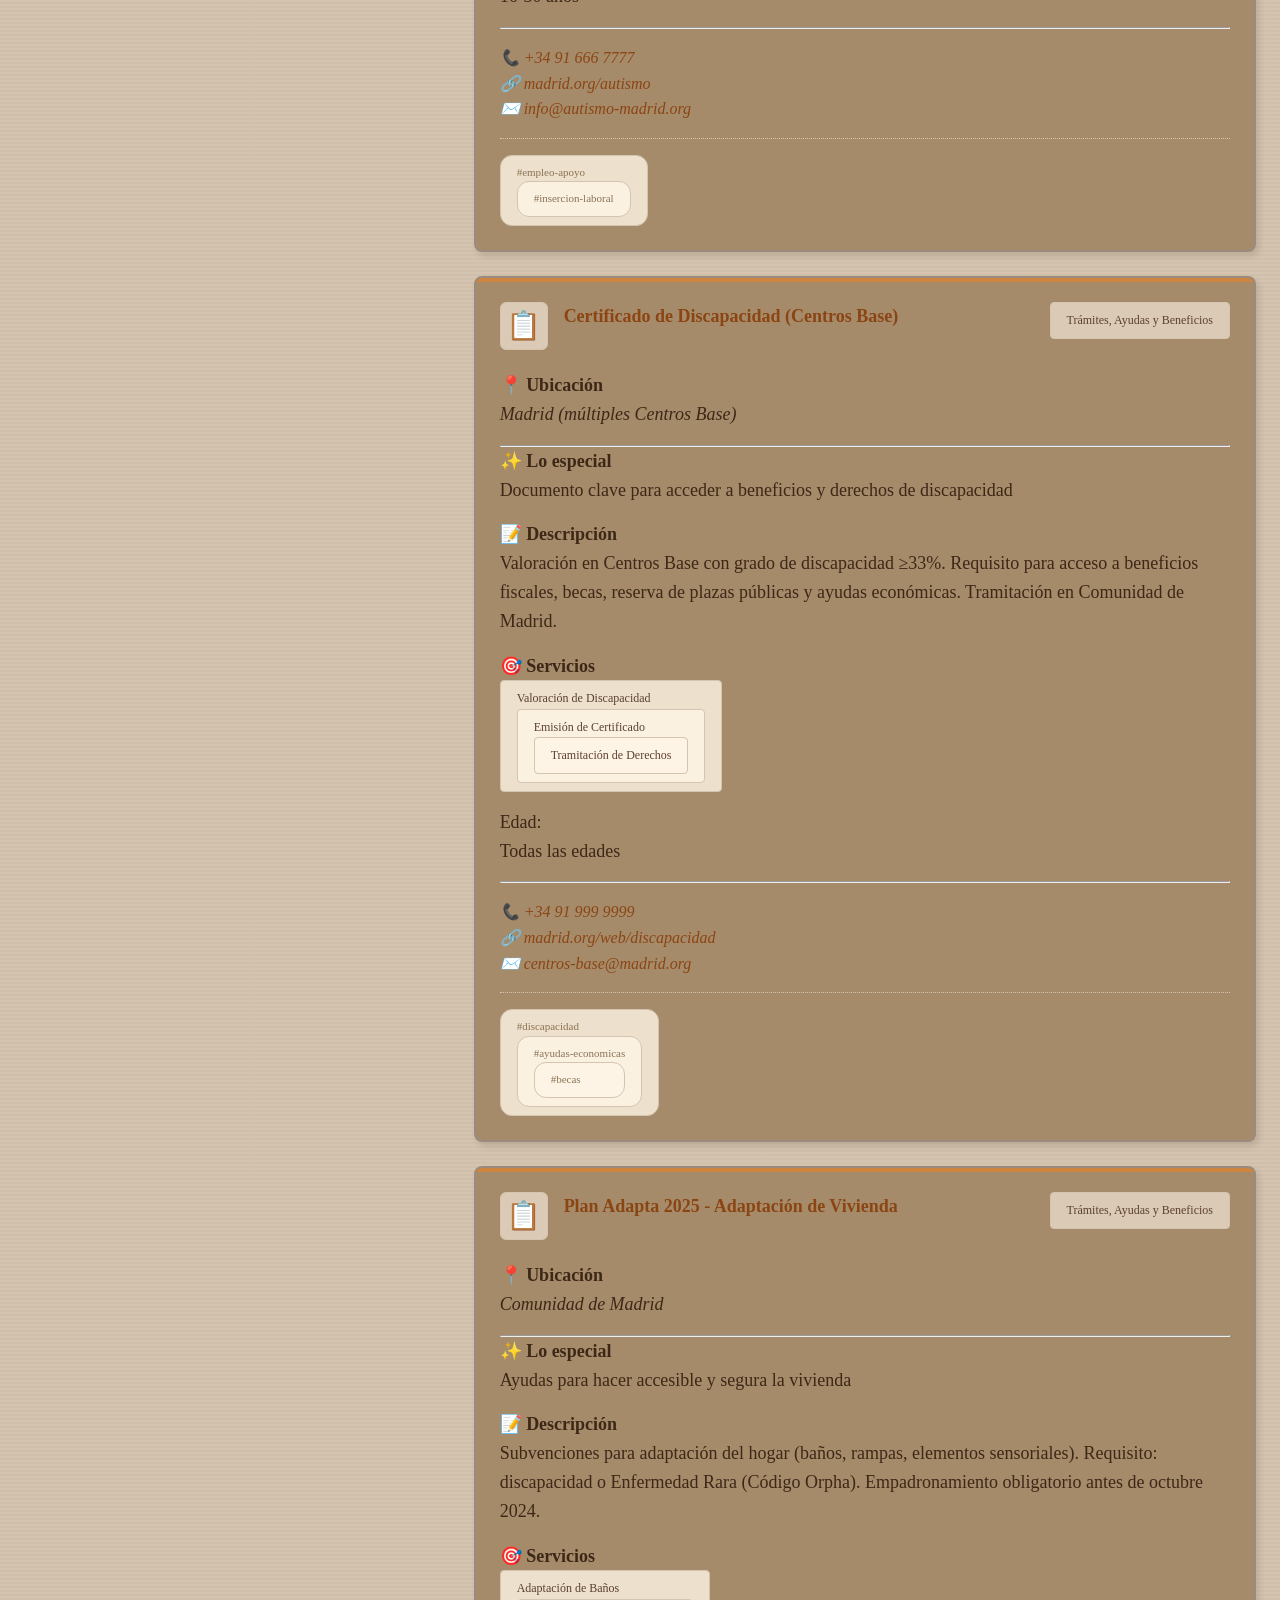
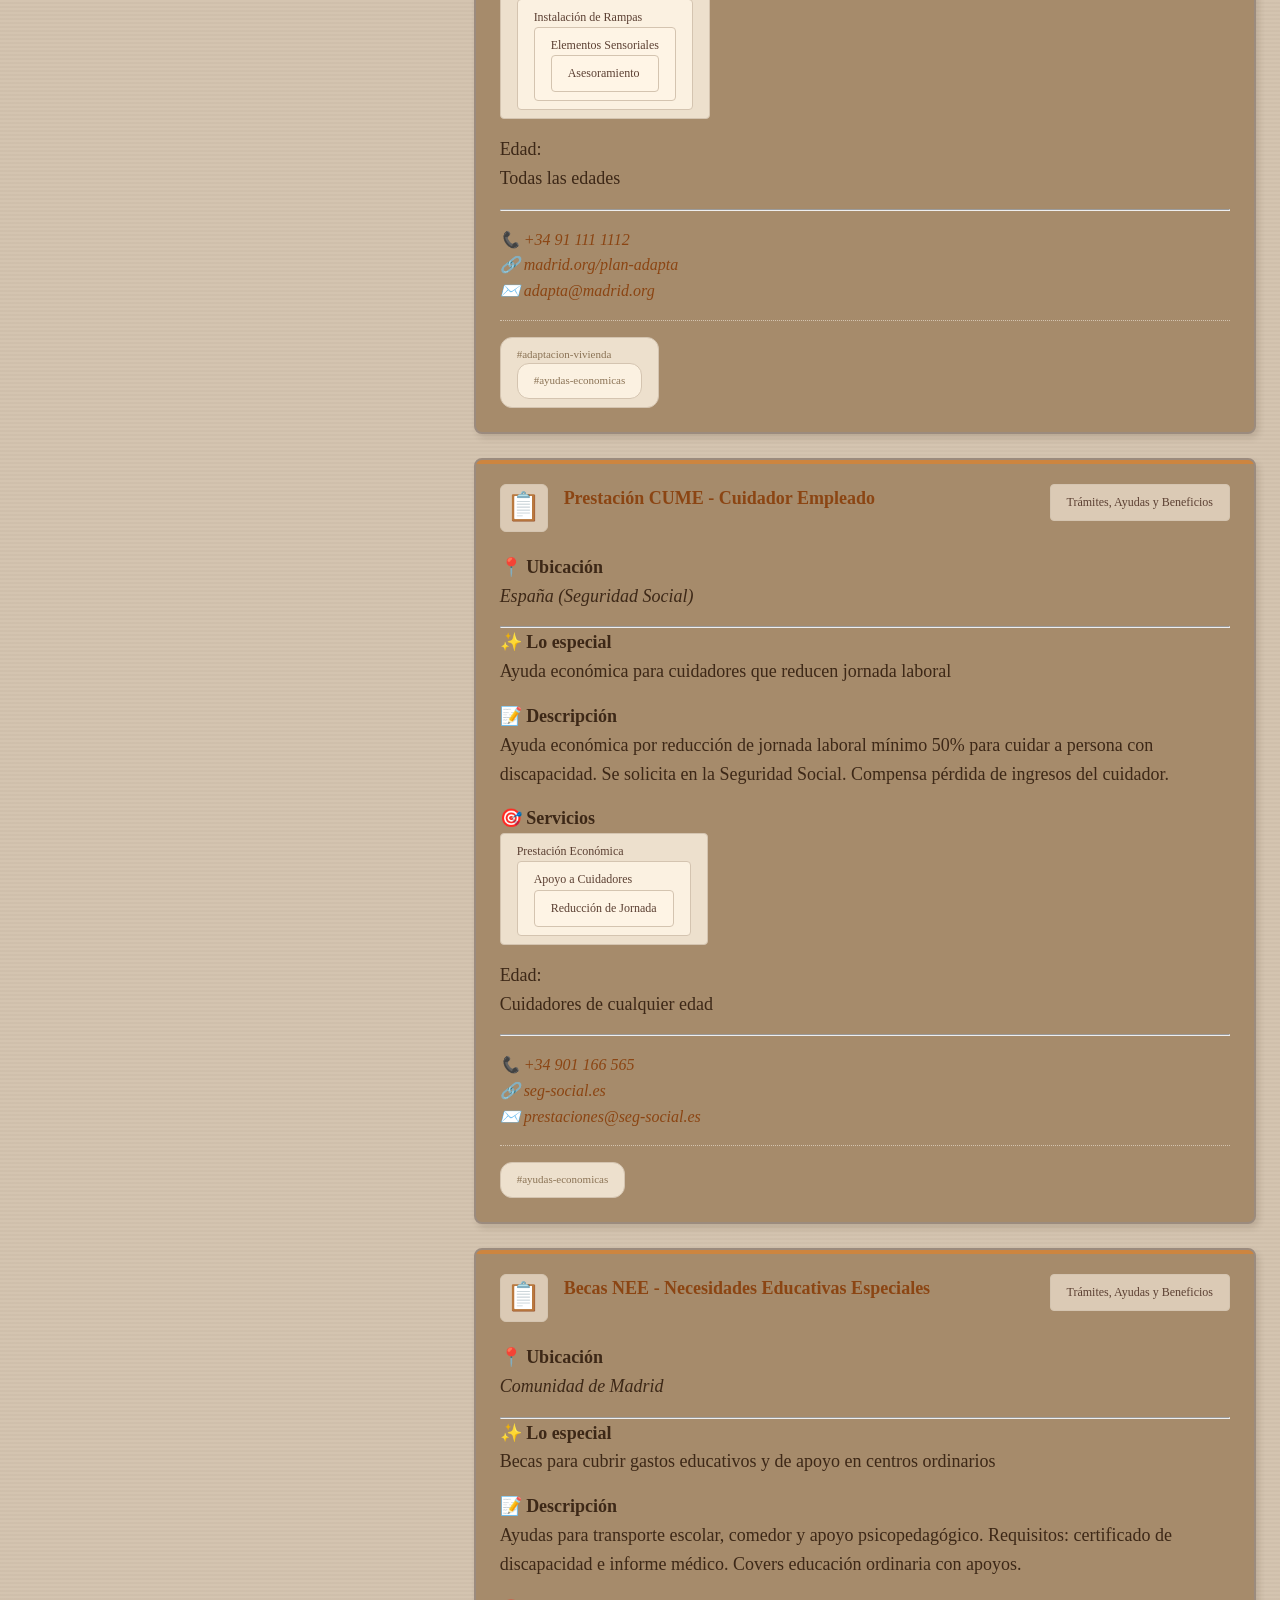
==== commit a35cd4d2: "Force Netlify rebuild" ====
--- a/index.html
+++ b/index.html
@@ -42,6 +42,7 @@
   <link rel="apple-touch-icon" href="data:image/svg+xml,<svg xmlns='http://www.w3.org/2000/svg' viewBox='0 0 100 100'><text y='.9em' font-size='90'>📚</text></svg>">
 
   <title>Diagnóstico de TEA: Guía Completa de Recursos y Apoyo para Padres</title>
+  <!-- Build: 2026-04-11T02 -->
 
   <link rel="stylesheet" href="css/styles.css">
   <link rel="stylesheet" href="css/components.css">
@@ -270,7 +271,7 @@
       <nav class="sidebar filters-panel" aria-label="Filtrar recursos TEA">
         <header class="filters-header">
           <h2>Filtrar por</h2>
-          <button id="closeSidebar" class="close-sidebar" aria-label="Cerrar filtros" style="display:none;">✕</button>
+          <button id="closeSidebar" class="close-sidebar" aria-label="Cerrar filtros" style="display:none !important;">✕</button>
         </header>
 
         <!-- FILTRO POR COLECCIONES (CATEGORÍAS) -->
@@ -357,13 +358,13 @@
   </dialog>
 
   <!-- SCRIPTS -->
-  <script src="js/lazy-load.js?v=20260411"></script>
-  <script src="js/cities.js?v=20260411"></script>
-  <script src="js/utils.js?v=20260411"></script>
-  <script src="js/breadcrumb.js?v=20260411"></script>
-  <script src="js/gamification.js?v=20260411"></script>
-  <script src="js/search.js?v=20260411"></script>
-  <script src="js/filter.js?v=20260411"></script>
-  <script src="js/app.js?v=20260411"></script>
+  <script src="js/lazy-load.js?v=20260411b"></script>
+  <script src="js/cities.js?v=20260411b"></script>
+  <script src="js/utils.js?v=20260411b"></script>
+  <script src="js/breadcrumb.js?v=20260411b"></script>
+  <script src="js/gamification.js?v=20260411b"></script>
+  <script src="js/search.js?v=20260411b"></script>
+  <script src="js/filter.js?v=20260411b"></script>
+  <script src="js/app.js?v=20260411b"></script>
 </body>
 </html>
--- a/css/styles.css
+++ b/css/styles.css
@@ -636,11 +636,15 @@
   right: 0;
   bottom: 0;
   background-color: rgba(61, 40, 23, 0.7);
-  display: flex;
+  display: none;
   align-items: center;
   justify-content: center;
   z-index: 1000;
   padding: var(--spacing-lg);
+}
+
+.modal[open] {
+  display: flex;
 }
 
 .modal-content {
--- a/css/responsive.css
+++ b/css/responsive.css
@@ -4,6 +4,14 @@
 
 /* TABLET - 768px and up */
 @media (min-width: 768px) {
+  .close-sidebar {
+    display: none !important;
+  }
+
+  #toggleFiltersBtn {
+    display: none !important;
+  }
+
   .tags-grid {
     grid-template-columns: repeat(2, 1fr);
   }
@@ -97,7 +105,11 @@
   }
 
   .close-sidebar {
-    display: block !important;
+    display: none;
+  }
+
+  .sidebar.active .close-sidebar {
+    display: block;
   }
 
   .filters-header {
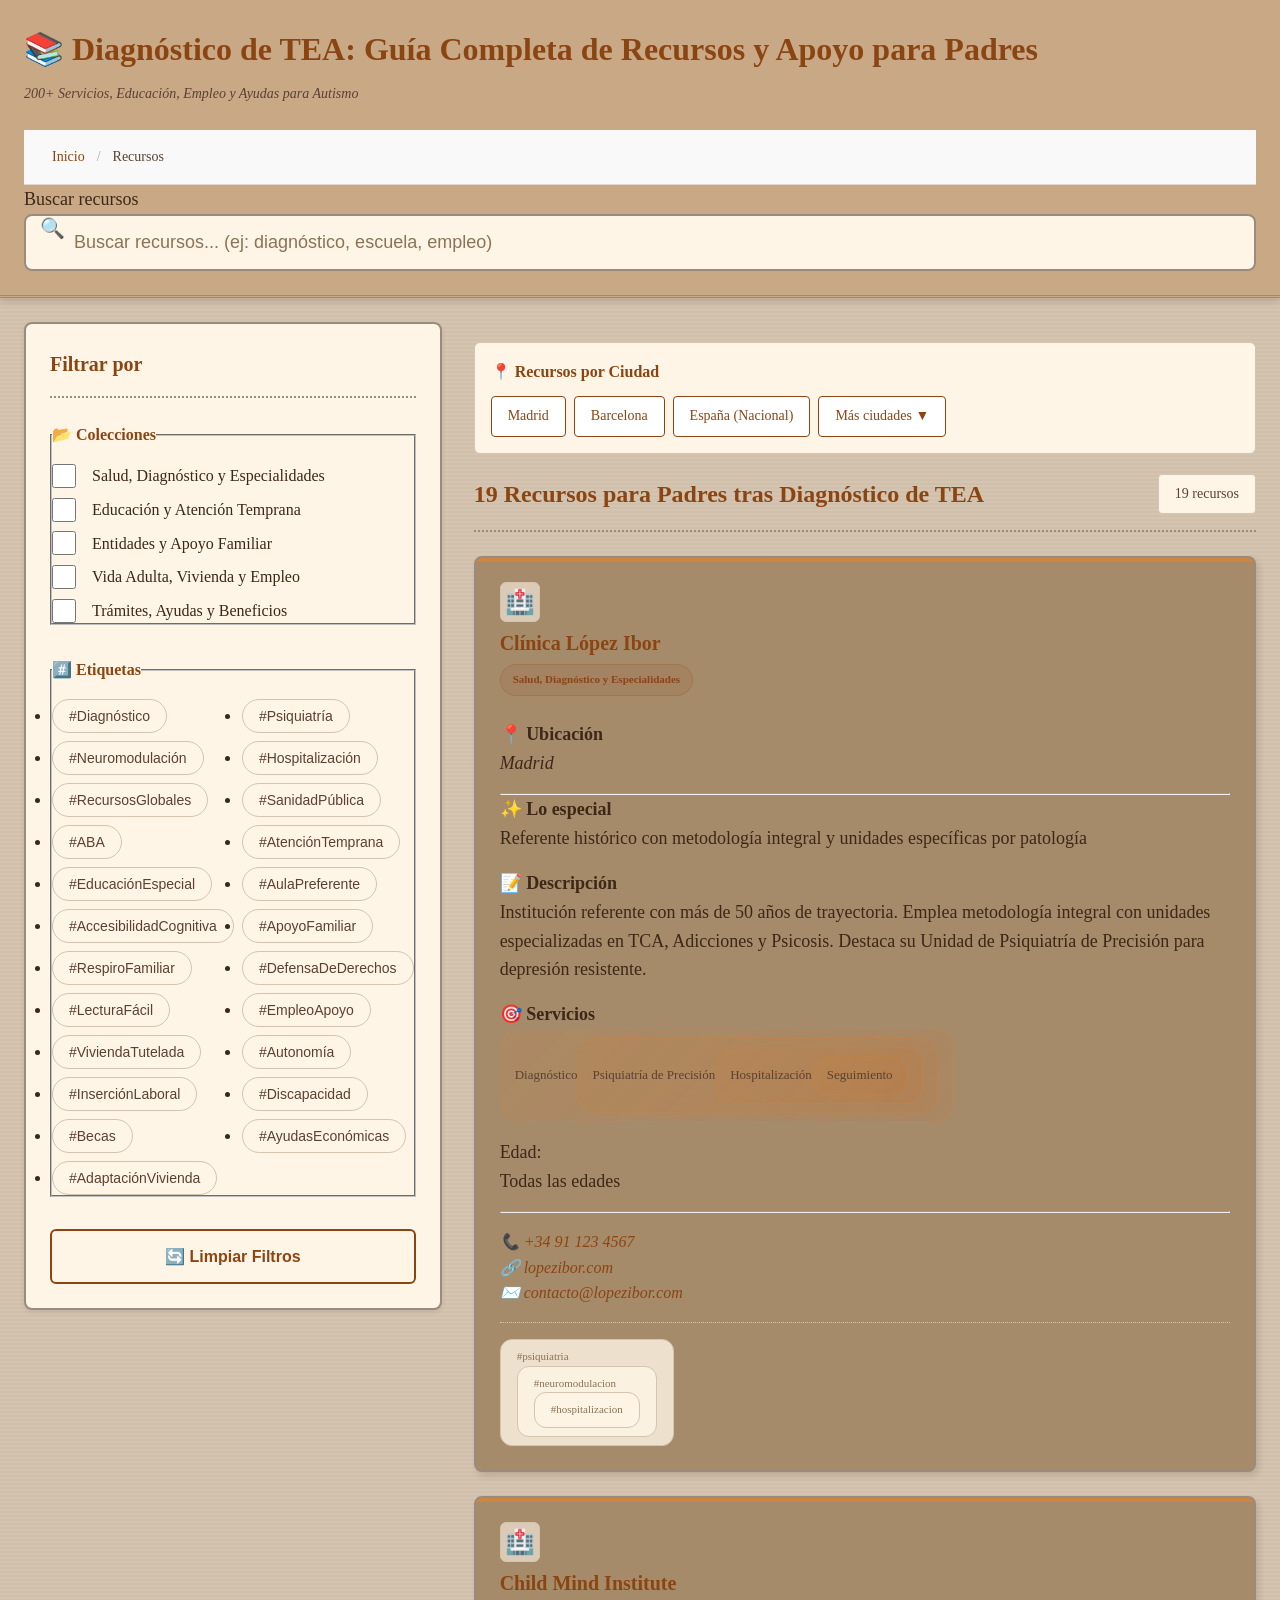
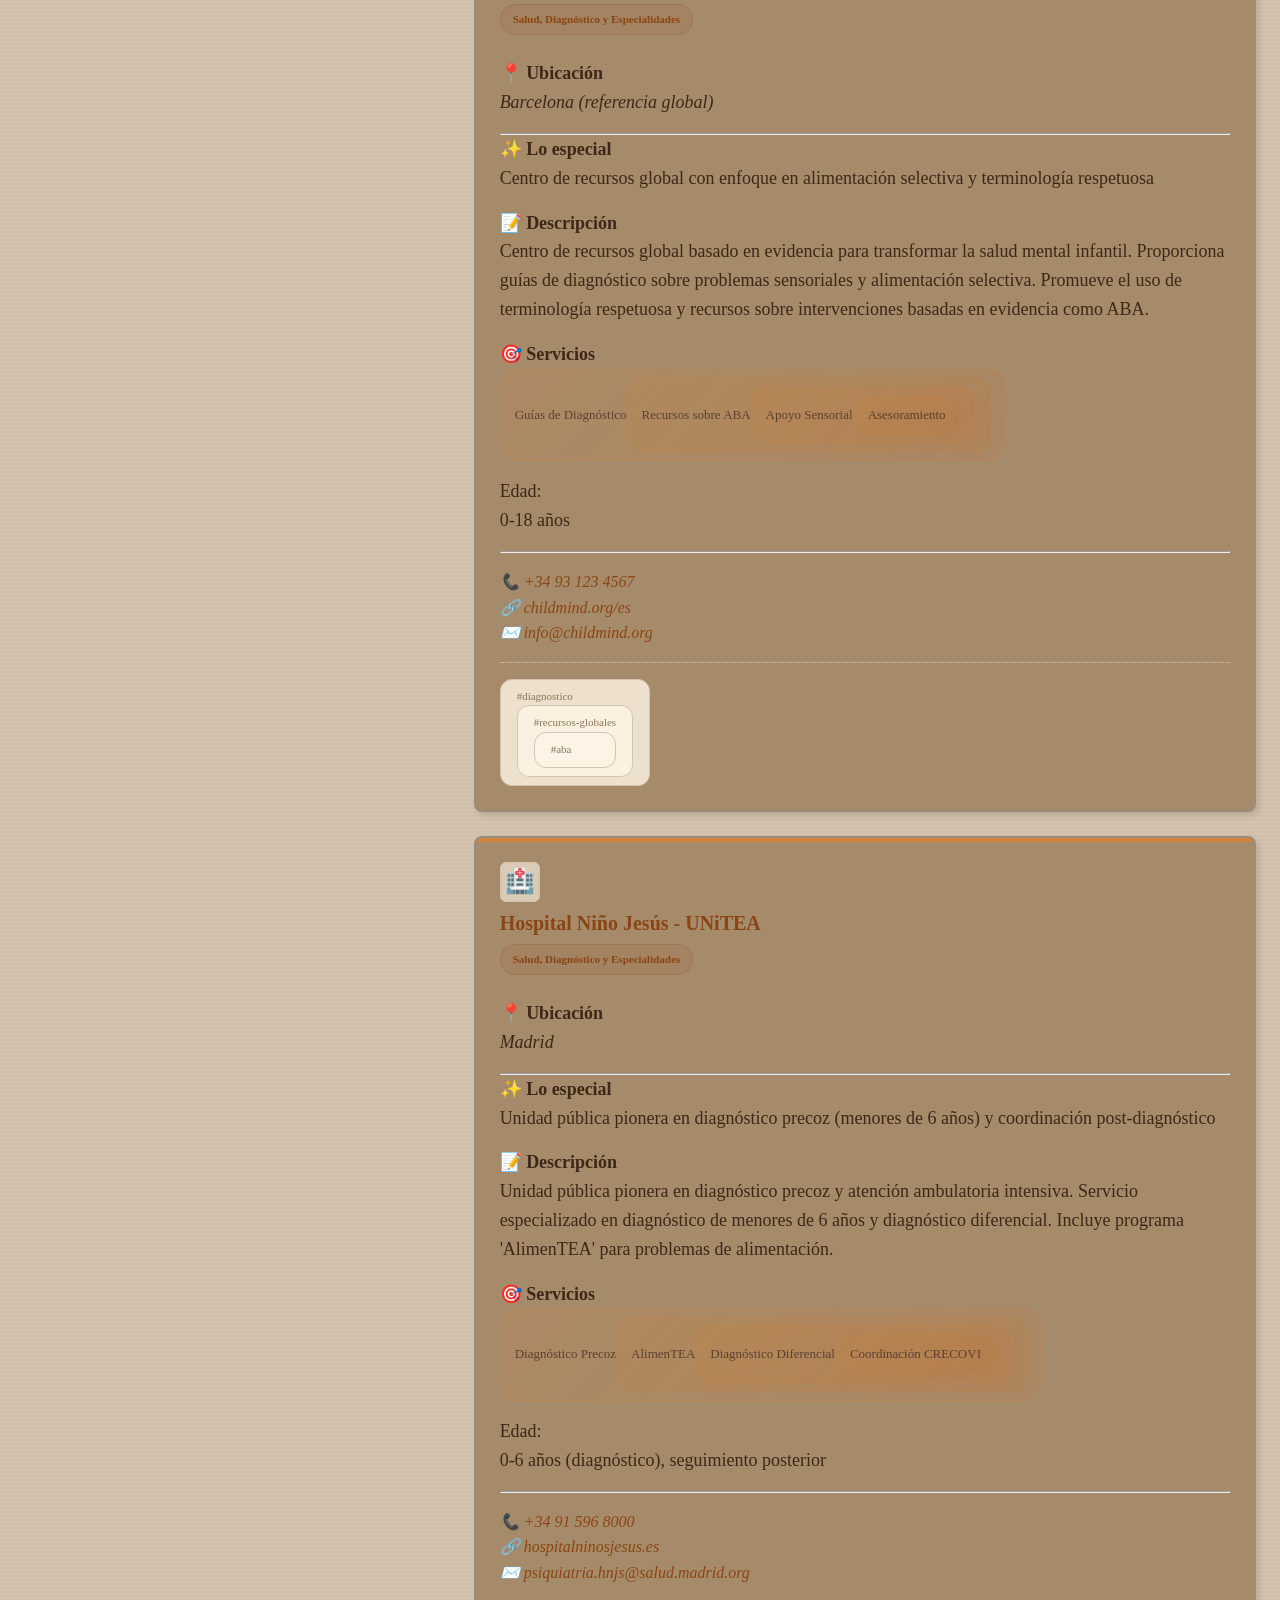
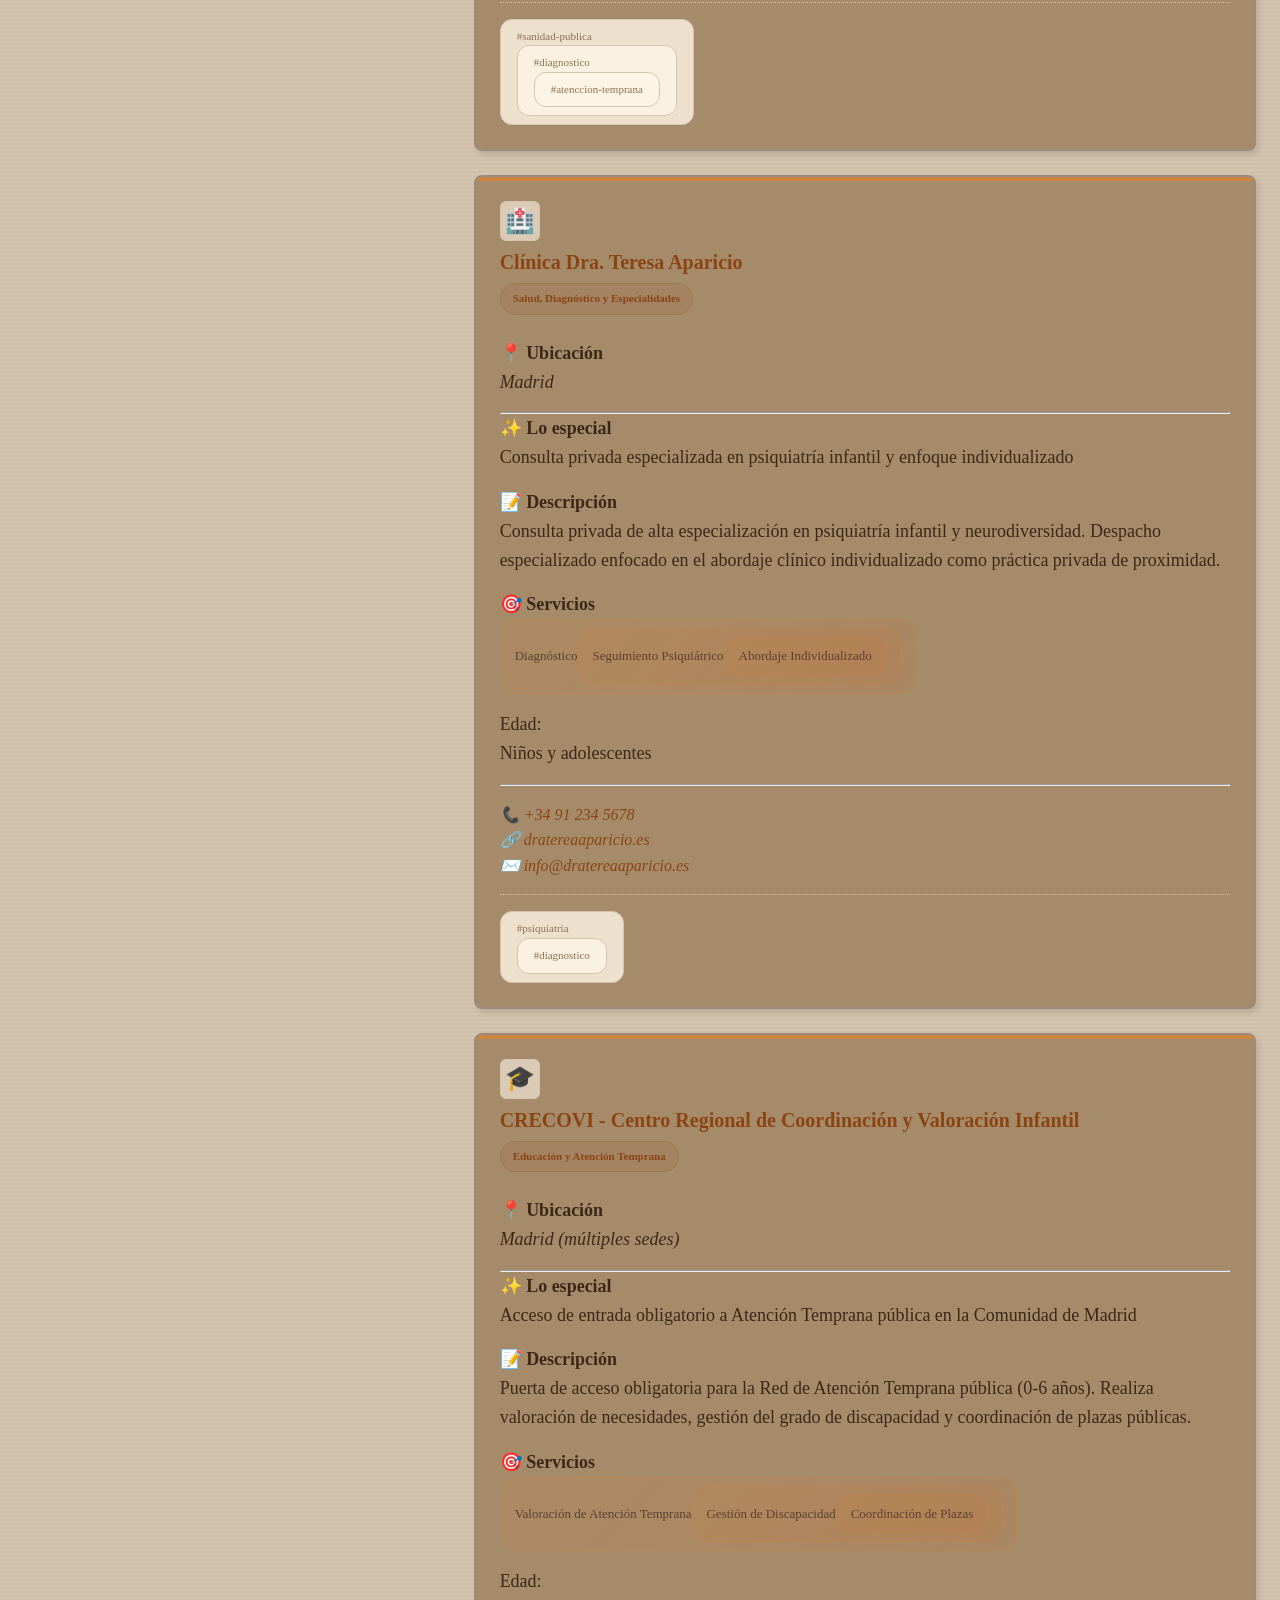
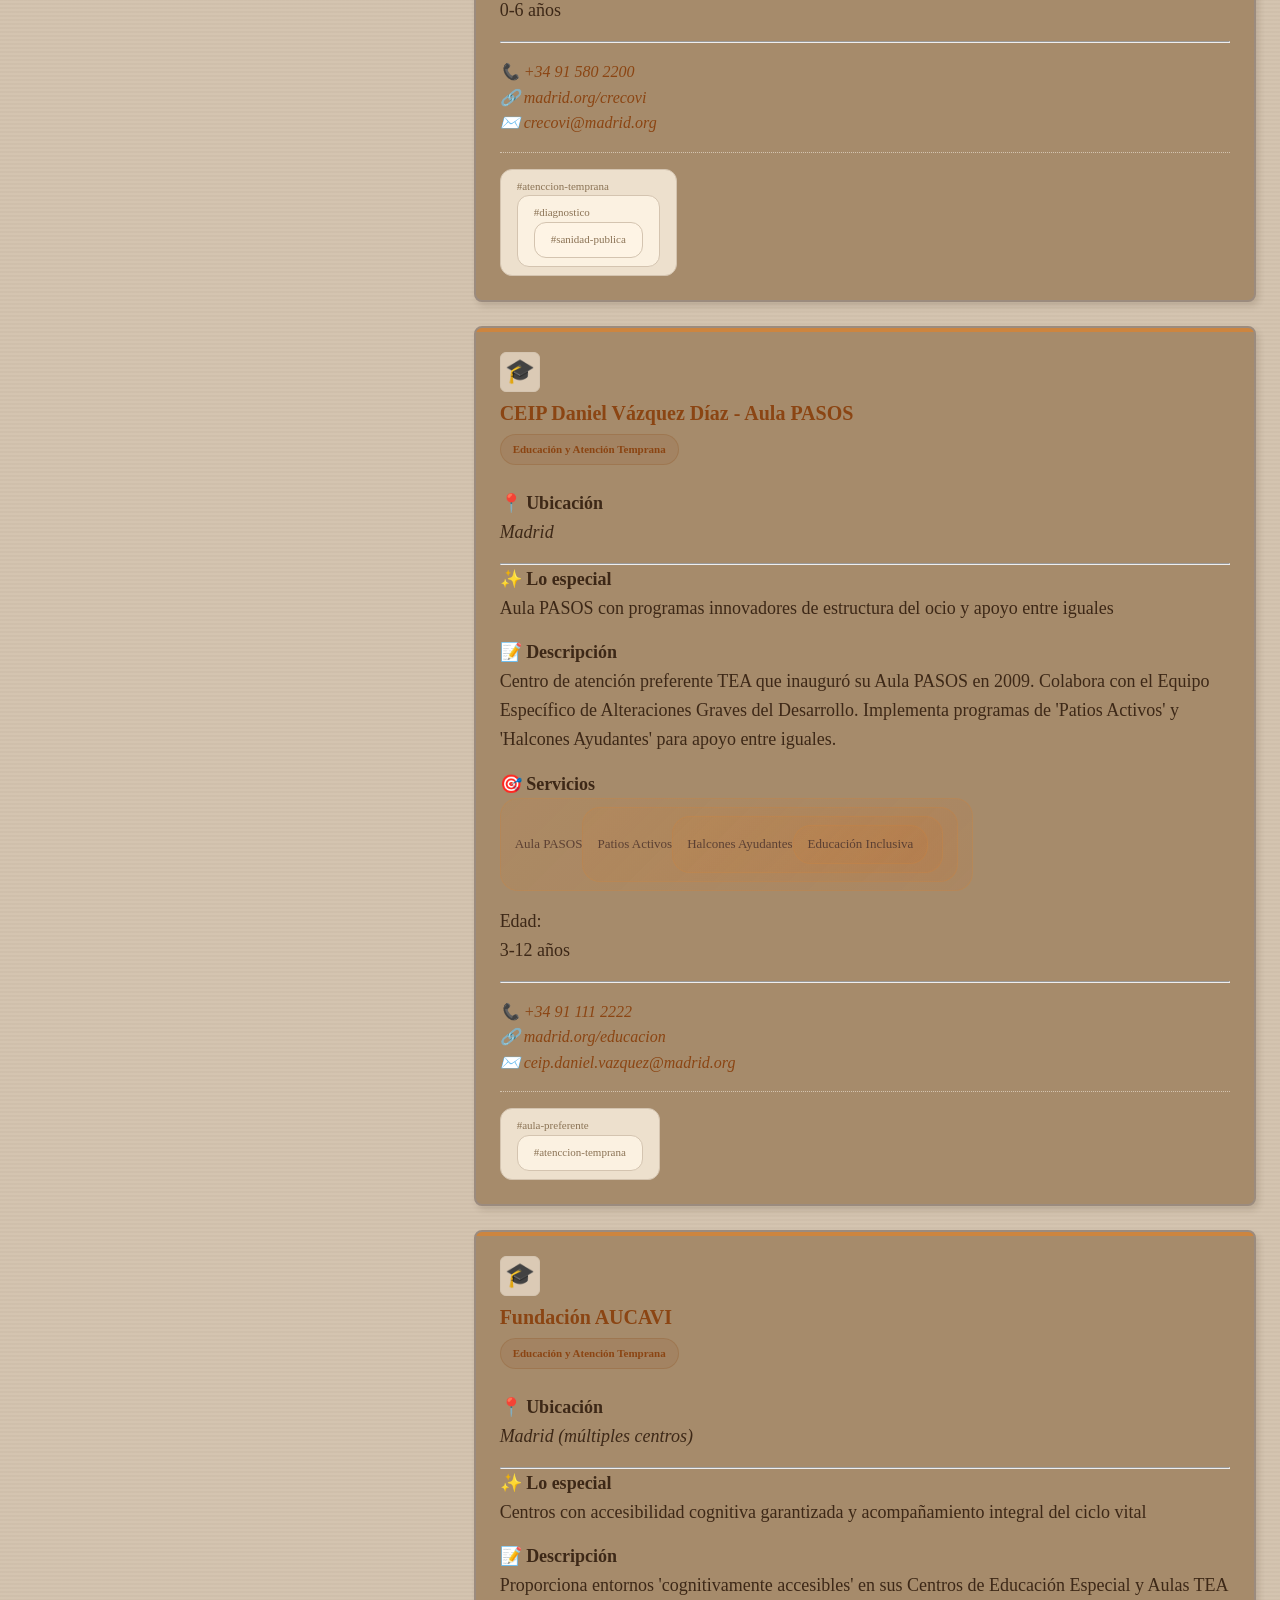
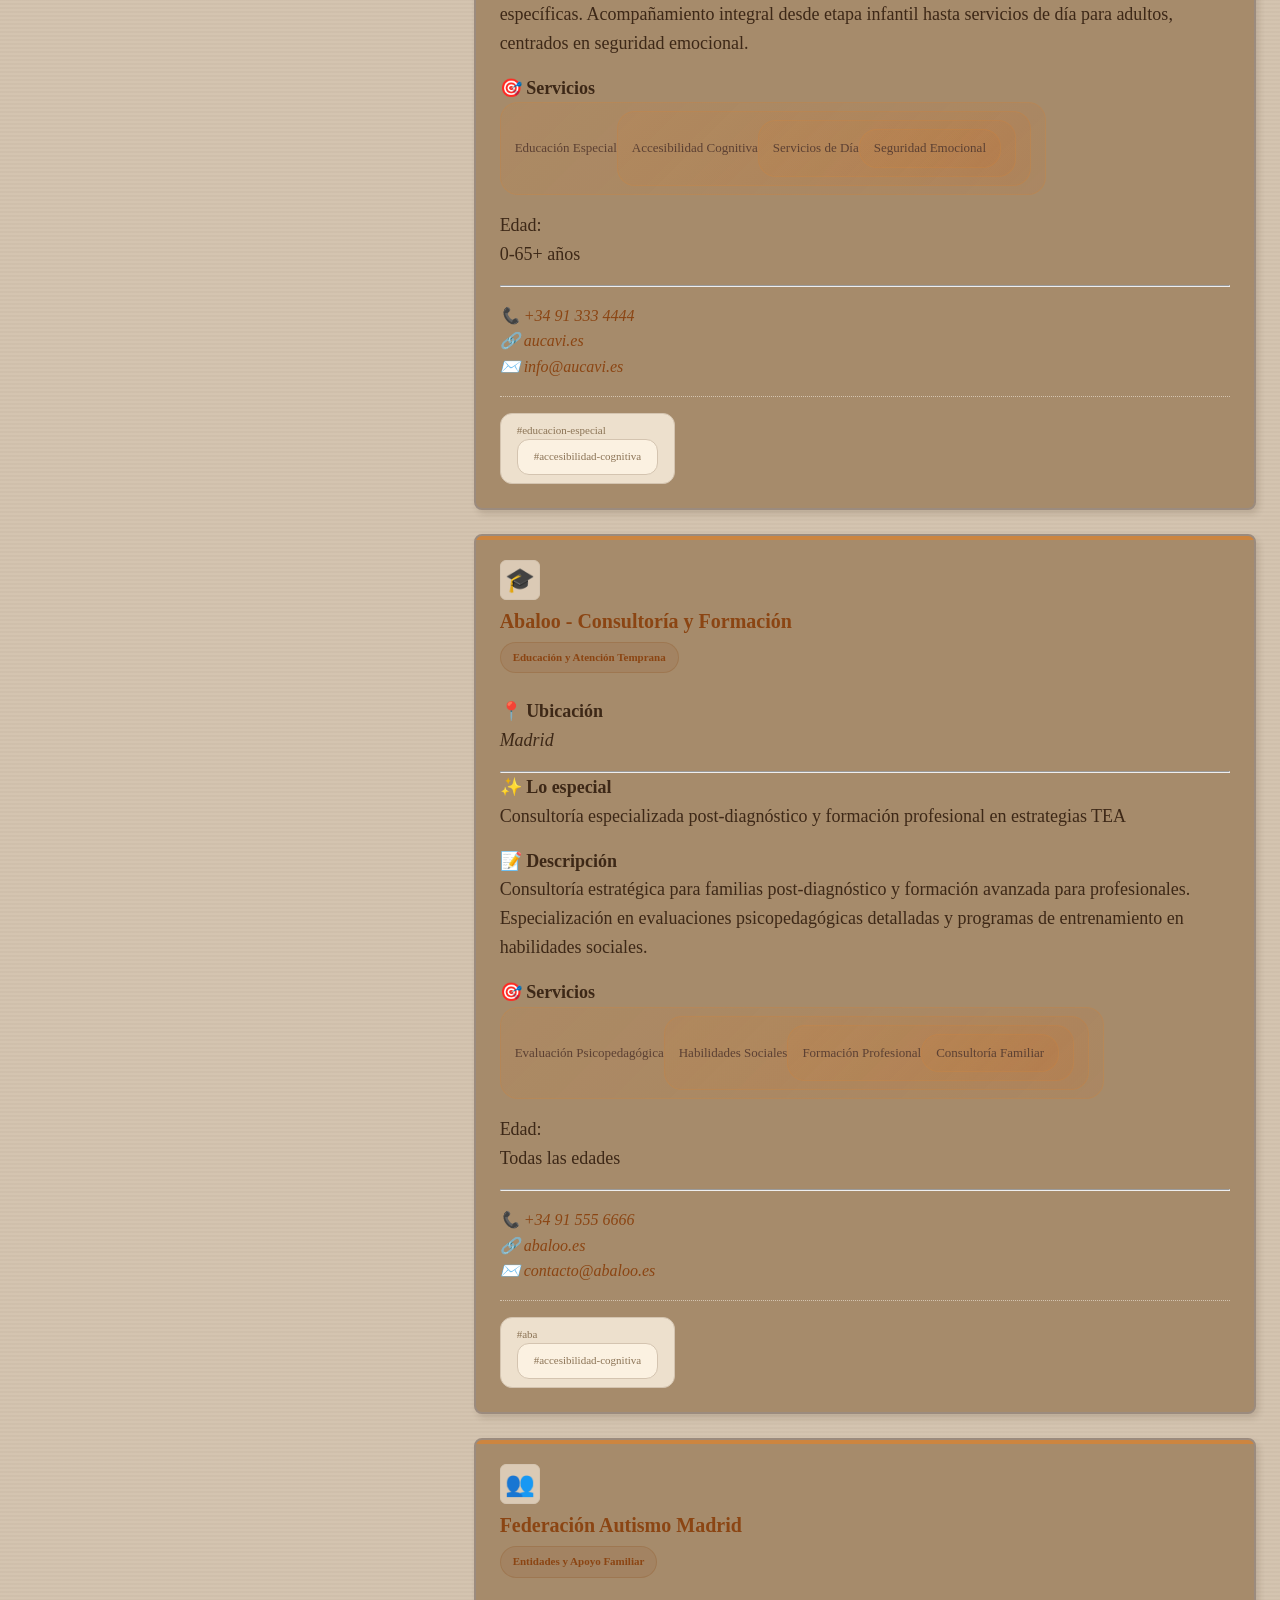
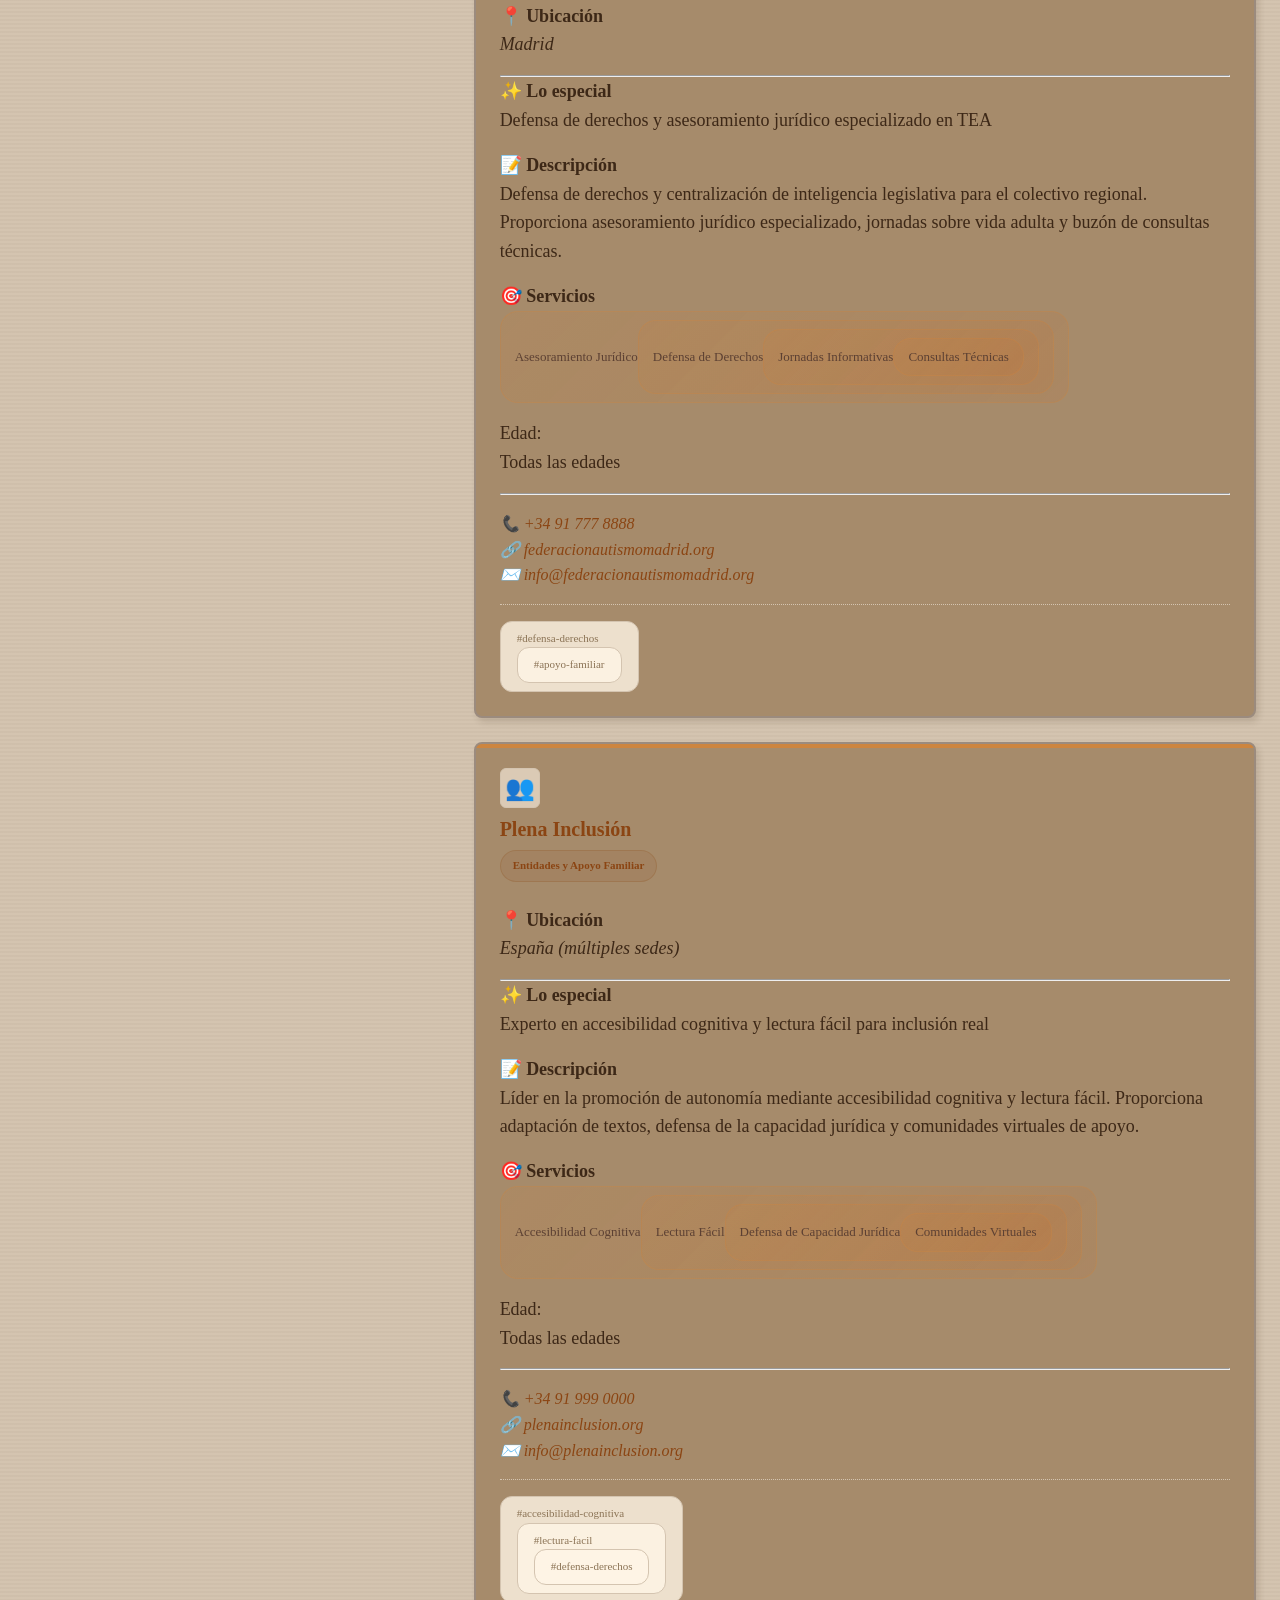
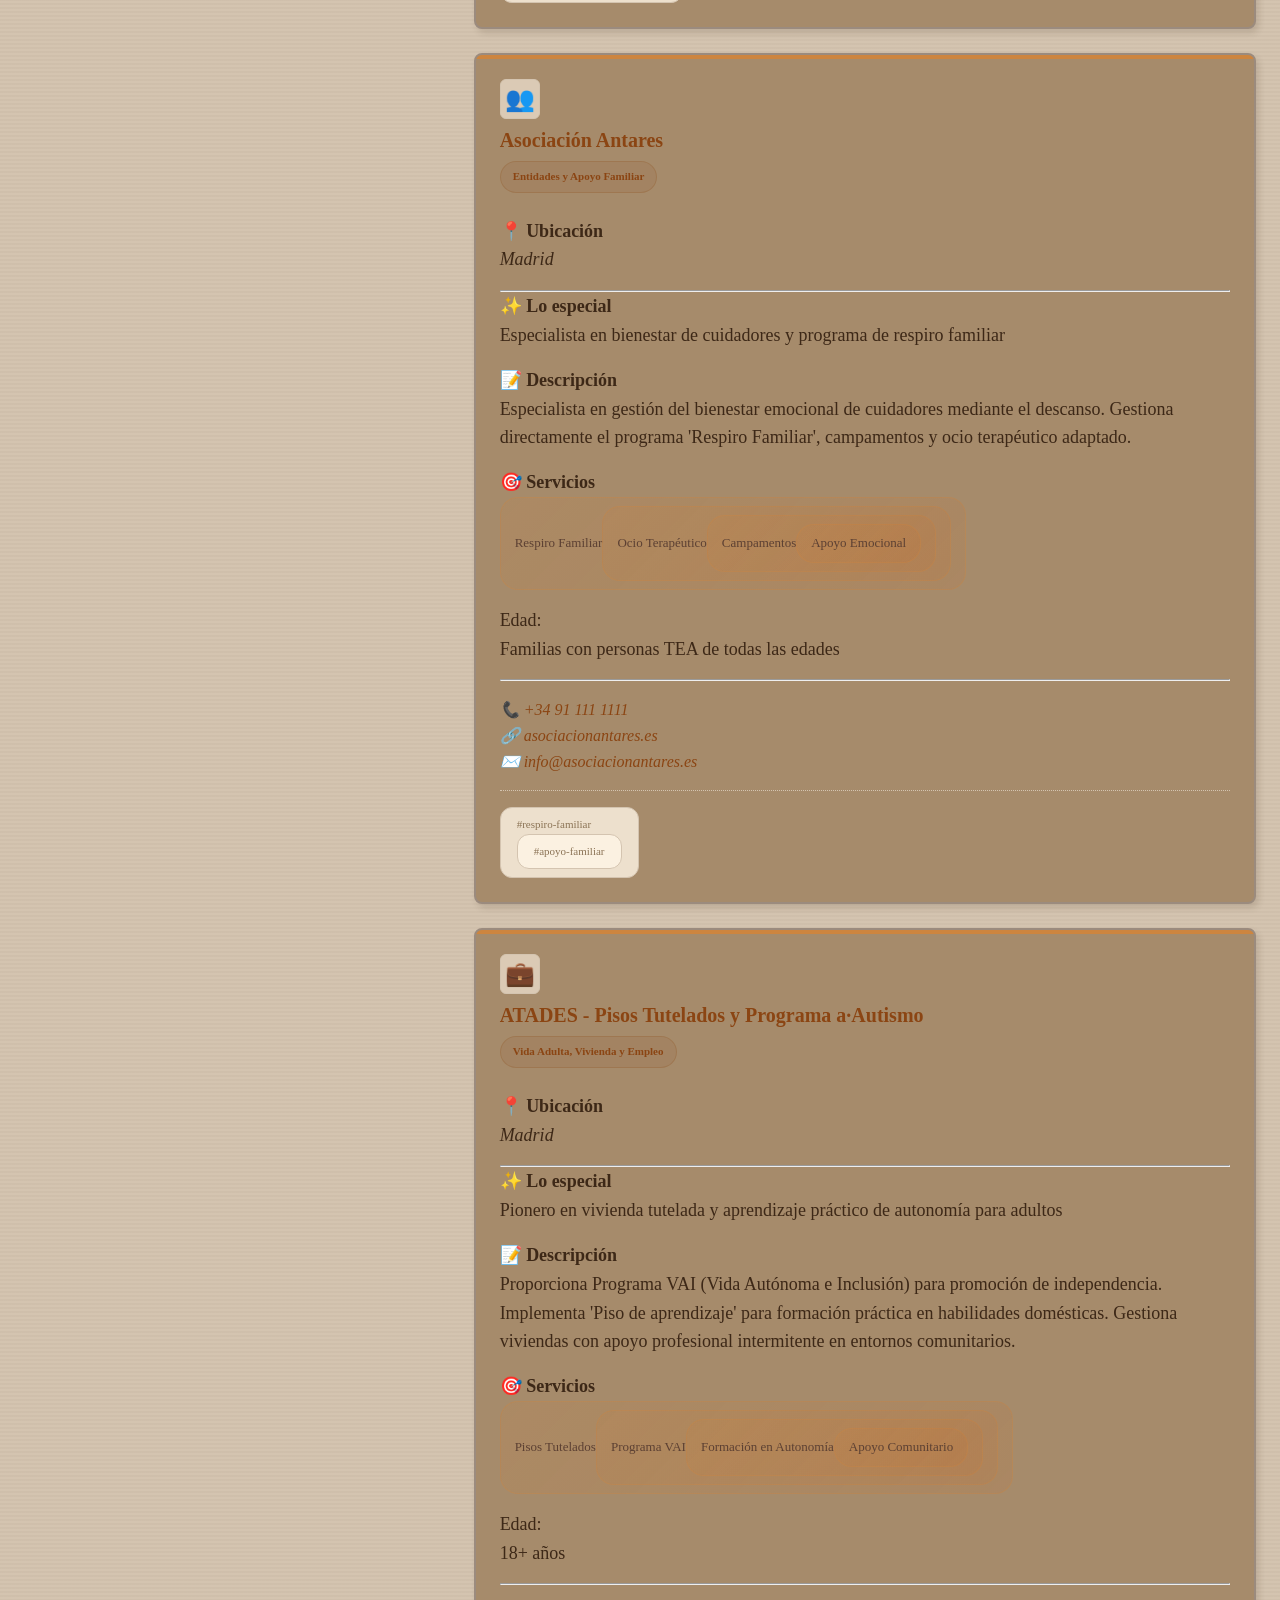
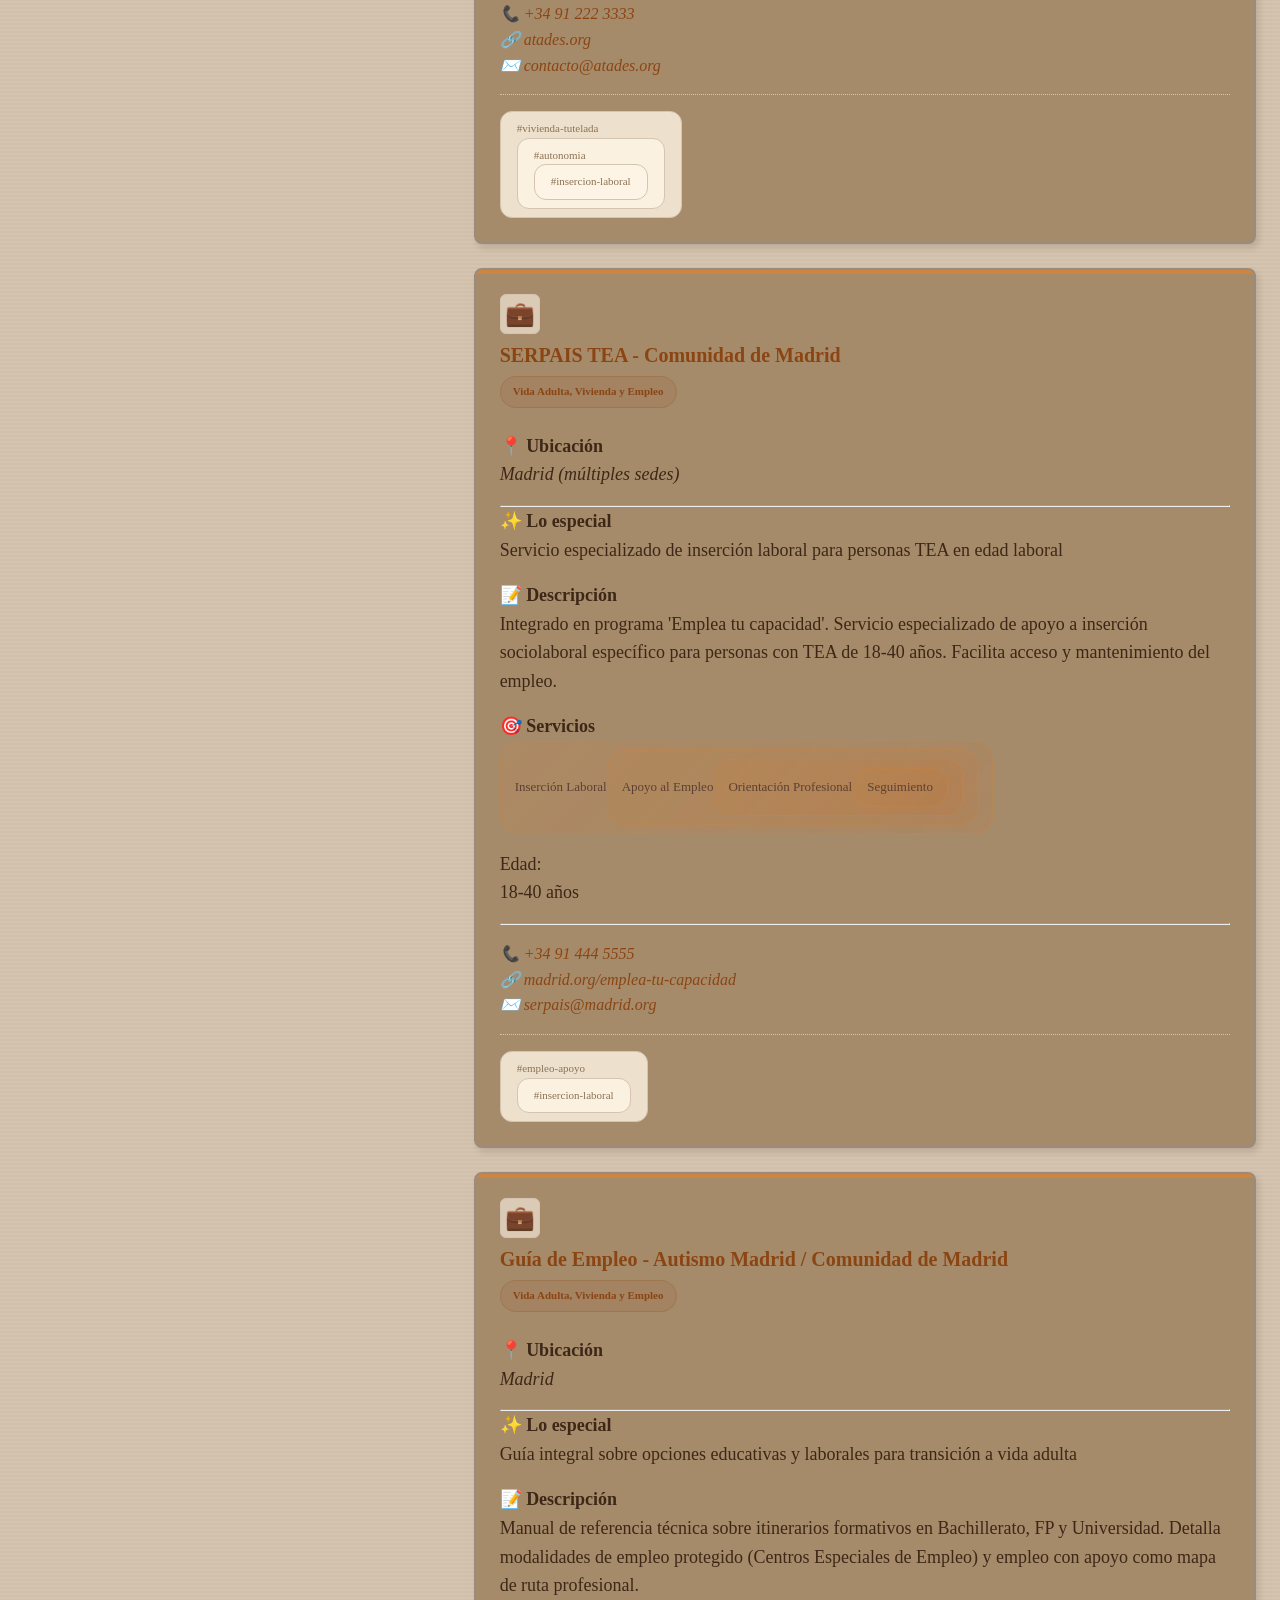
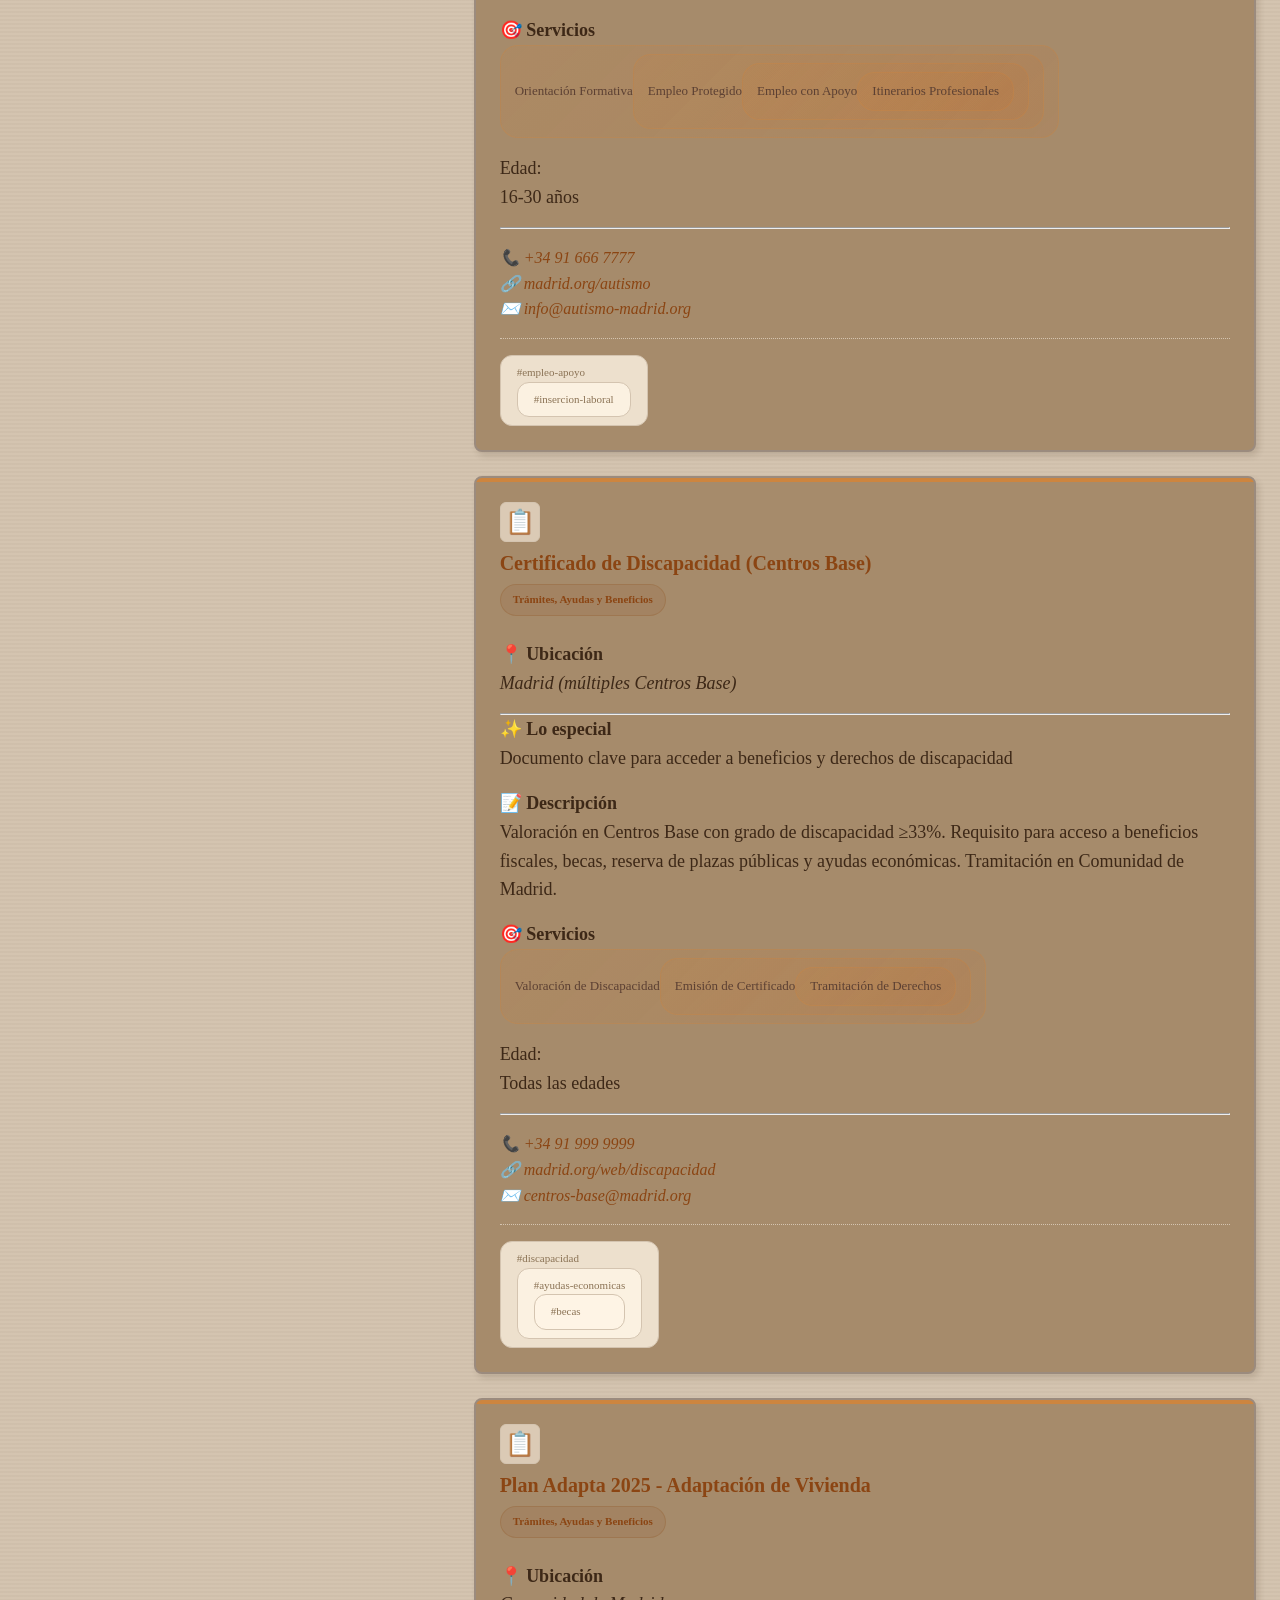
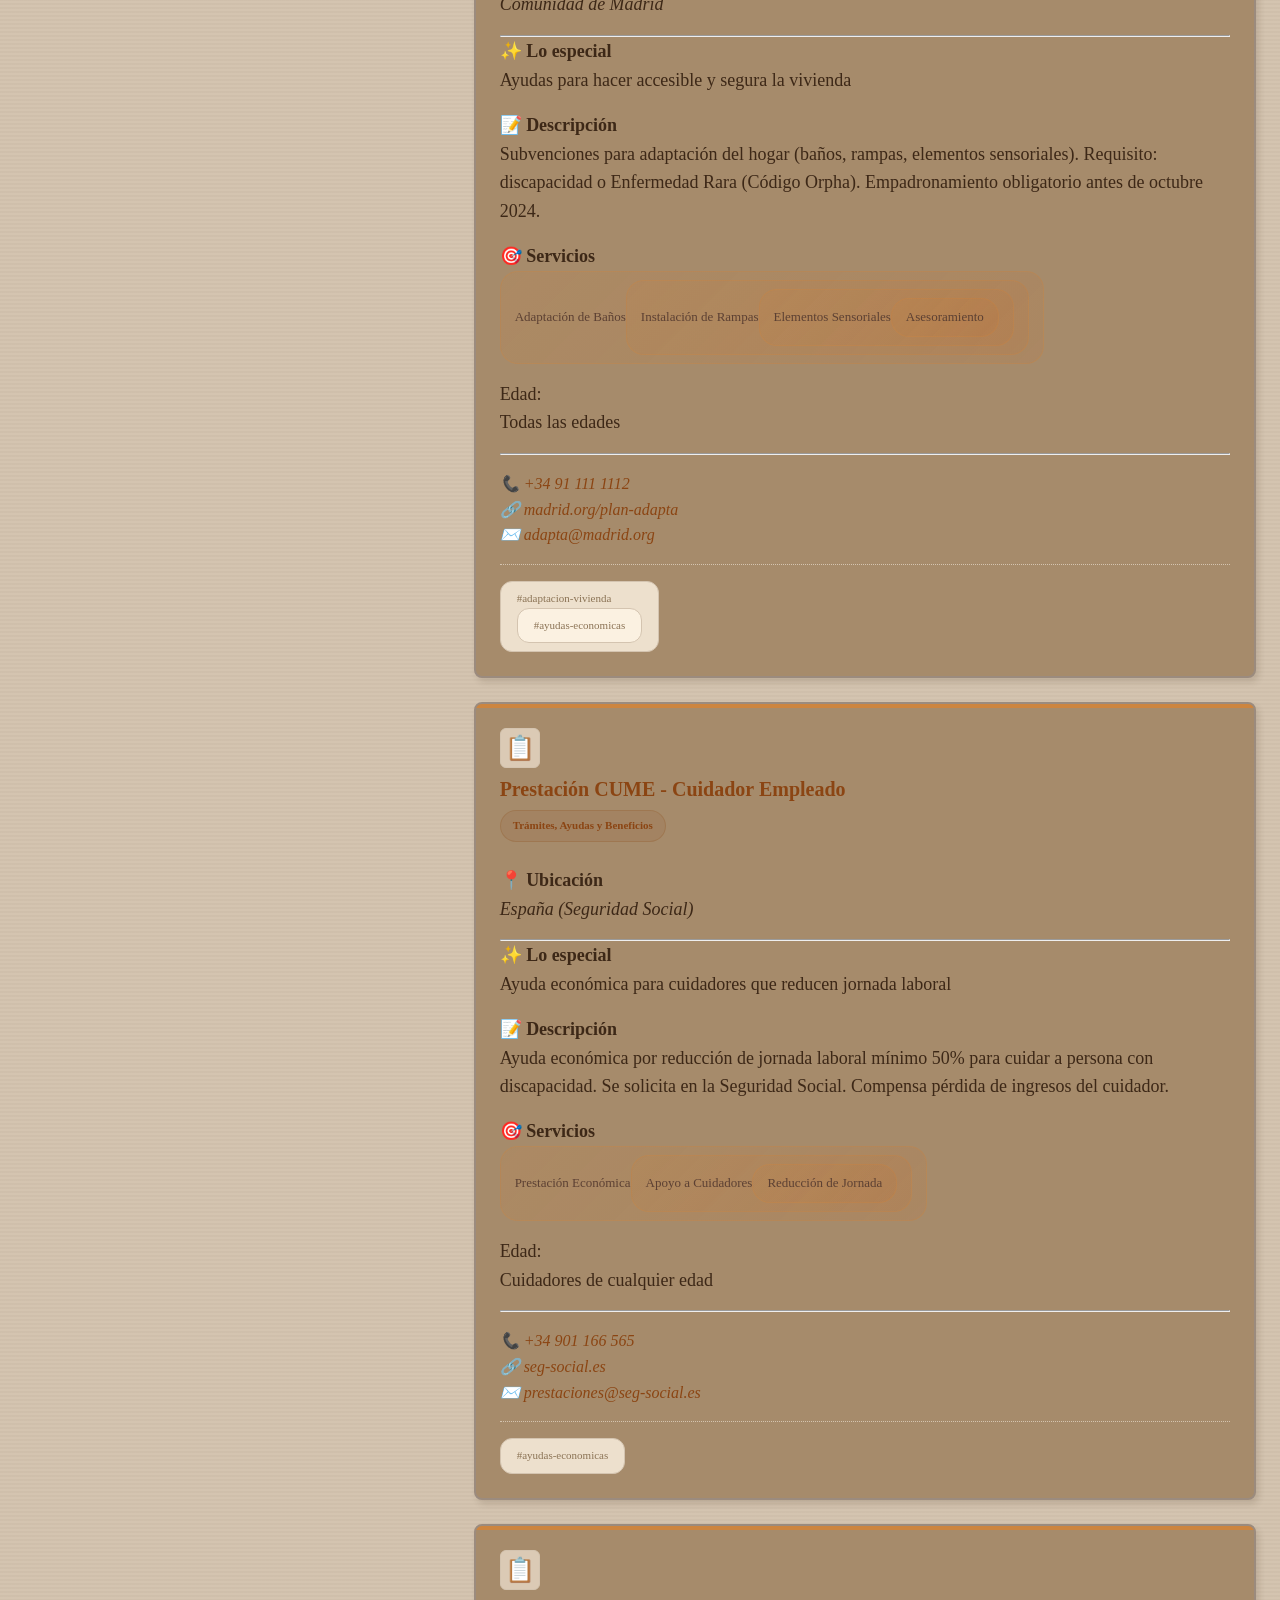
==== commit 47f0a27d: "Force rebuild" ====
--- a/index.html
+++ b/index.html
@@ -42,7 +42,7 @@
   <link rel="apple-touch-icon" href="data:image/svg+xml,<svg xmlns='http://www.w3.org/2000/svg' viewBox='0 0 100 100'><text y='.9em' font-size='90'>📚</text></svg>">
 
   <title>Diagnóstico de TEA: Guía Completa de Recursos y Apoyo para Padres</title>
-  <!-- Build: 2026-04-11T02 -->
+  <!-- Build: 2026-04-11T03 -->
 
   <link rel="stylesheet" href="css/styles.css">
   <link rel="stylesheet" href="css/components.css">
@@ -345,17 +345,6 @@
     </footer>
   </div>
 
-  <!-- MODAL PARA DETALLES -->
-  <dialog id="detailsModal" class="modal">
-    <article class="modal-content">
-      <header>
-        <button class="modal-close" aria-label="Cerrar modal">&times;</button>
-      </header>
-      <section id="modalBody">
-        <!-- Contenido generado por JavaScript -->
-      </section>
-    </article>
-  </dialog>
 
   <!-- SCRIPTS -->
   <script src="js/lazy-load.js?v=20260411b"></script>
--- a/css/styles.css
+++ b/css/styles.css
@@ -426,41 +426,43 @@
 
 .card-header {
   display: flex;
-  align-items: flex-start;
-  gap: var(--spacing-md);
-  margin-bottom: var(--spacing-md);
+  flex-direction: column;
+  gap: var(--spacing-sm);
+  margin-bottom: var(--spacing-lg);
 }
 
 .card-icon {
-  width: 48px;
-  height: 48px;
+  width: 40px;
+  height: 40px;
   background-color: rgba(255, 245, 230, 0.6);
   border-radius: 6px;
   display: flex;
   align-items: center;
   justify-content: center;
-  font-size: 28px;
+  font-size: 24px;
   flex-shrink: 0;
   border: 1px solid var(--border-light);
 }
 
 .card-title {
-  flex: 1;
-  font-size: 18px;
+  font-size: 20px;
   font-weight: bold;
   color: var(--color-primary);
-  margin-bottom: var(--spacing-sm);
+  line-height: 1.3;
+  margin: 0;
+  padding: 0;
 }
 
 .card-category {
   display: inline-block;
-  background-color: rgba(255, 245, 230, 0.6);
-  padding: var(--spacing-sm) var(--spacing-md);
-  border-radius: 4px;
-  font-size: 12px;
-  color: var(--text-secondary);
-  margin-bottom: var(--spacing-md);
-  border: 1px solid var(--border-light);
+  background-color: rgba(139, 69, 19, 0.1);
+  padding: 6px 12px;
+  border-radius: 20px;
+  font-size: 11px;
+  color: #8B4513;
+  font-weight: 600;
+  border: 1px solid rgba(139, 69, 19, 0.2);
+  width: fit-content;
 }
 
 .card-divider {
@@ -495,16 +497,21 @@
 .card-services {
   display: flex;
   flex-wrap: wrap;
-  gap: var(--spacing-sm);
+  gap: 8px;
+  list-style: none;
+  padding: 0;
+  margin: 0;
 }
 
 .service-badge {
-  background-color: rgba(255, 245, 230, 0.8);
-  padding: var(--spacing-sm) var(--spacing-md);
-  border-radius: 4px;
-  font-size: 12px;
-  color: var(--text-secondary);
-  border: 1px solid var(--border-light);
+  background: linear-gradient(135deg, rgba(205, 133, 63, 0.15), rgba(210, 105, 30, 0.1));
+  padding: 8px 14px;
+  border-radius: 18px;
+  font-size: 13px;
+  color: #5C4033;
+  font-weight: 500;
+  border: 1px solid rgba(205, 133, 63, 0.3);
+  display: inline-block;
 }
 
 .card-contact {
